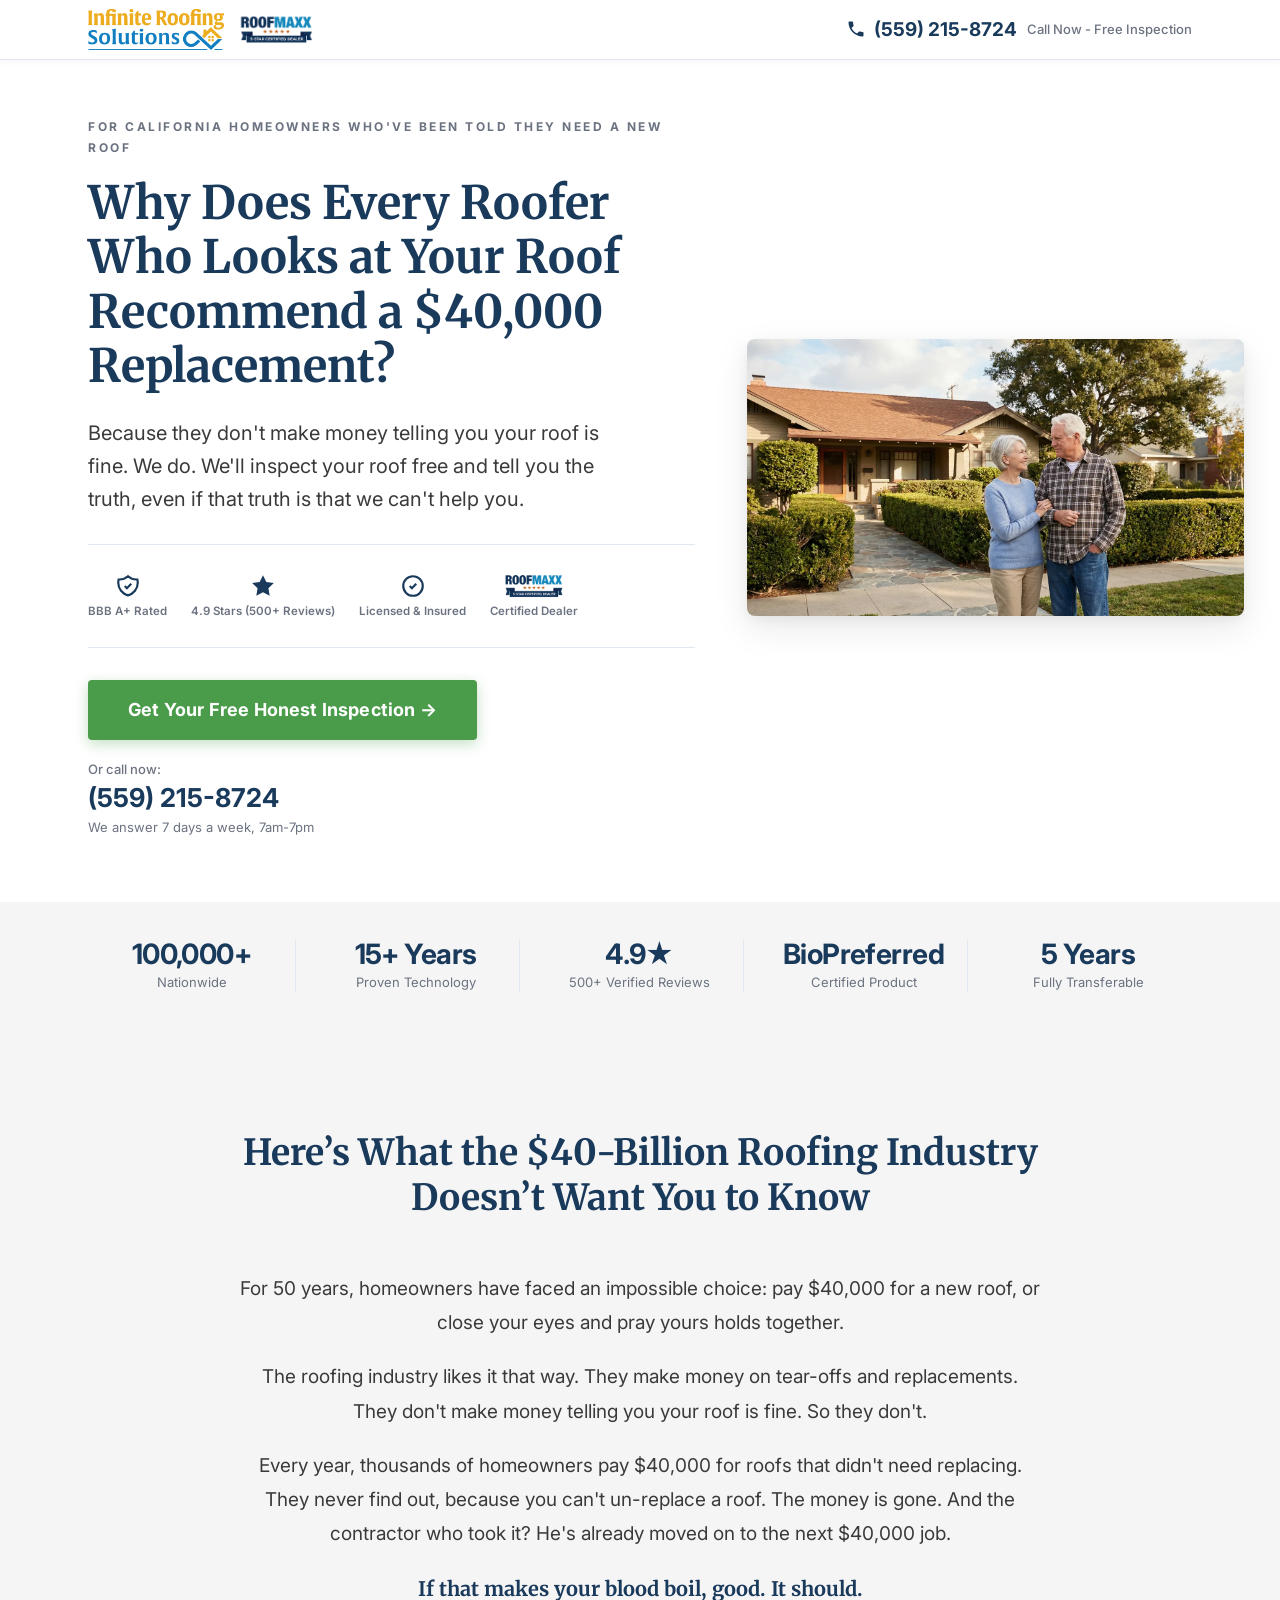
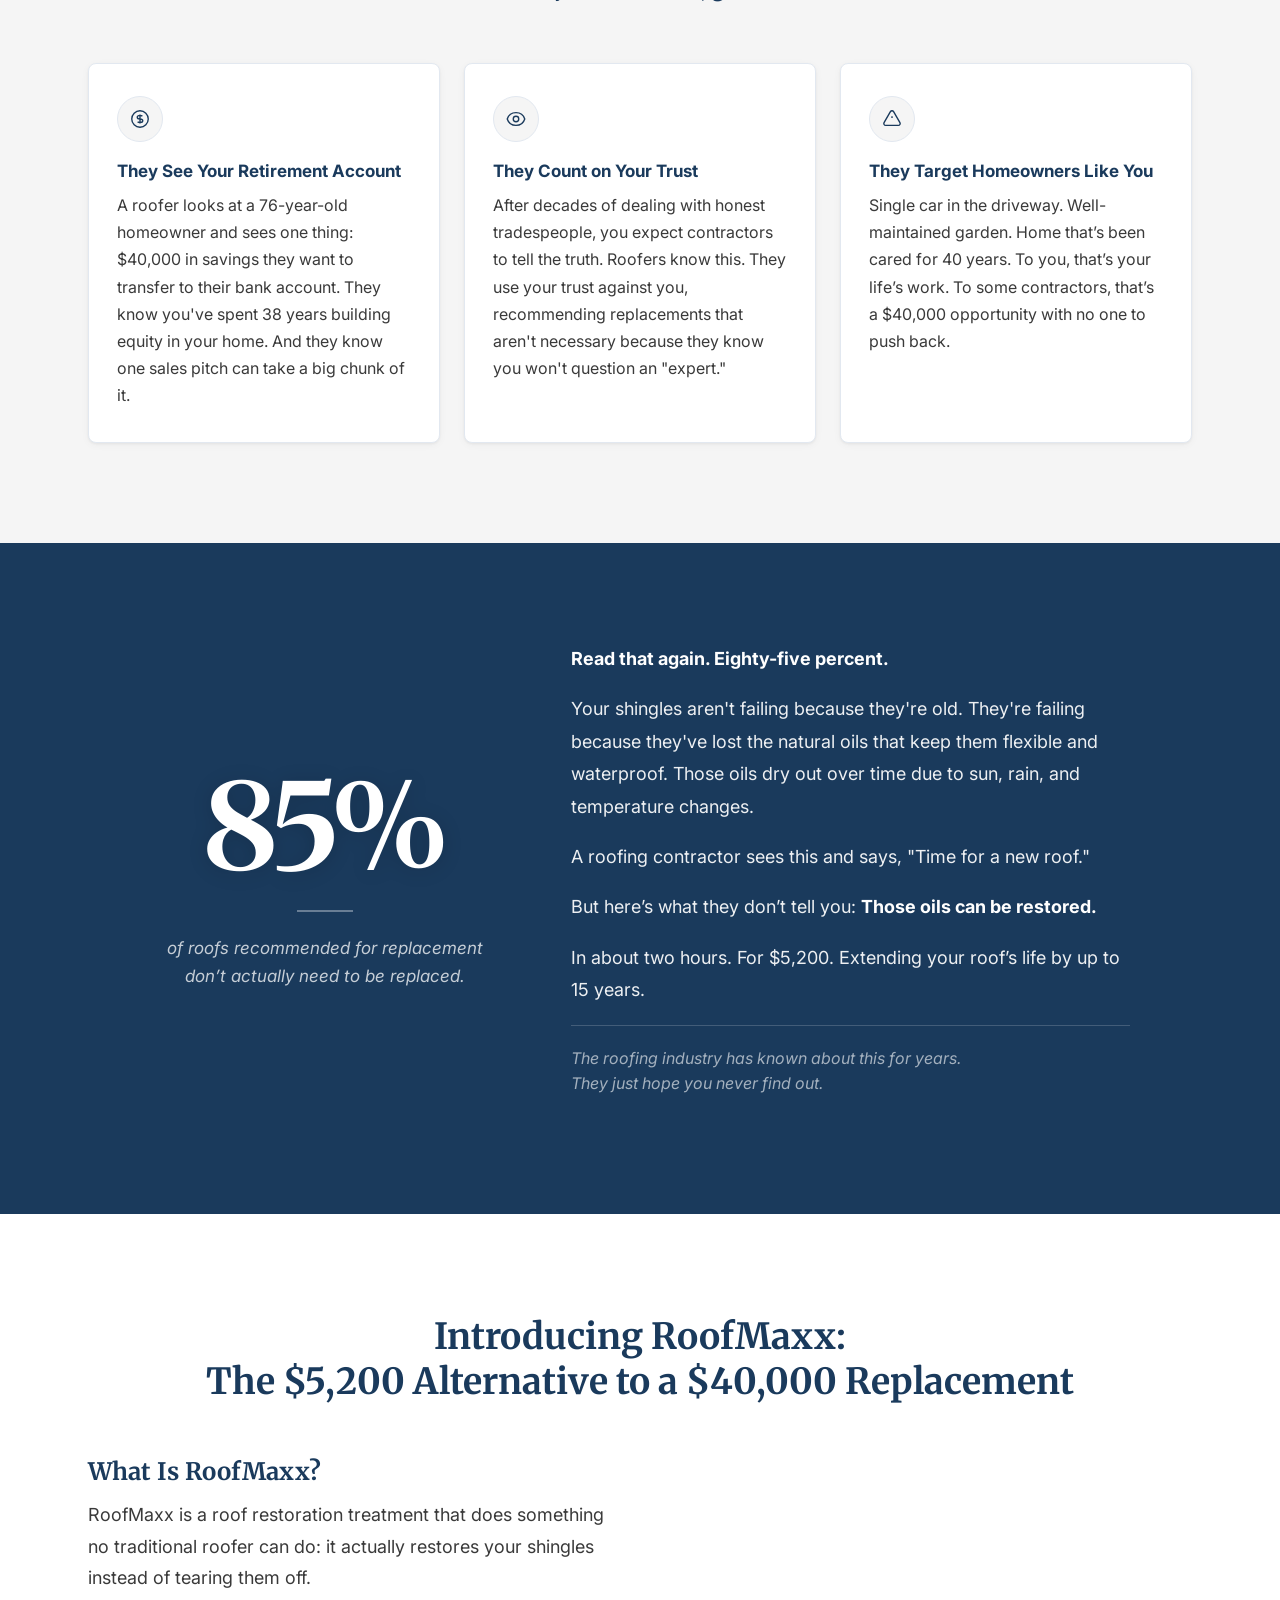
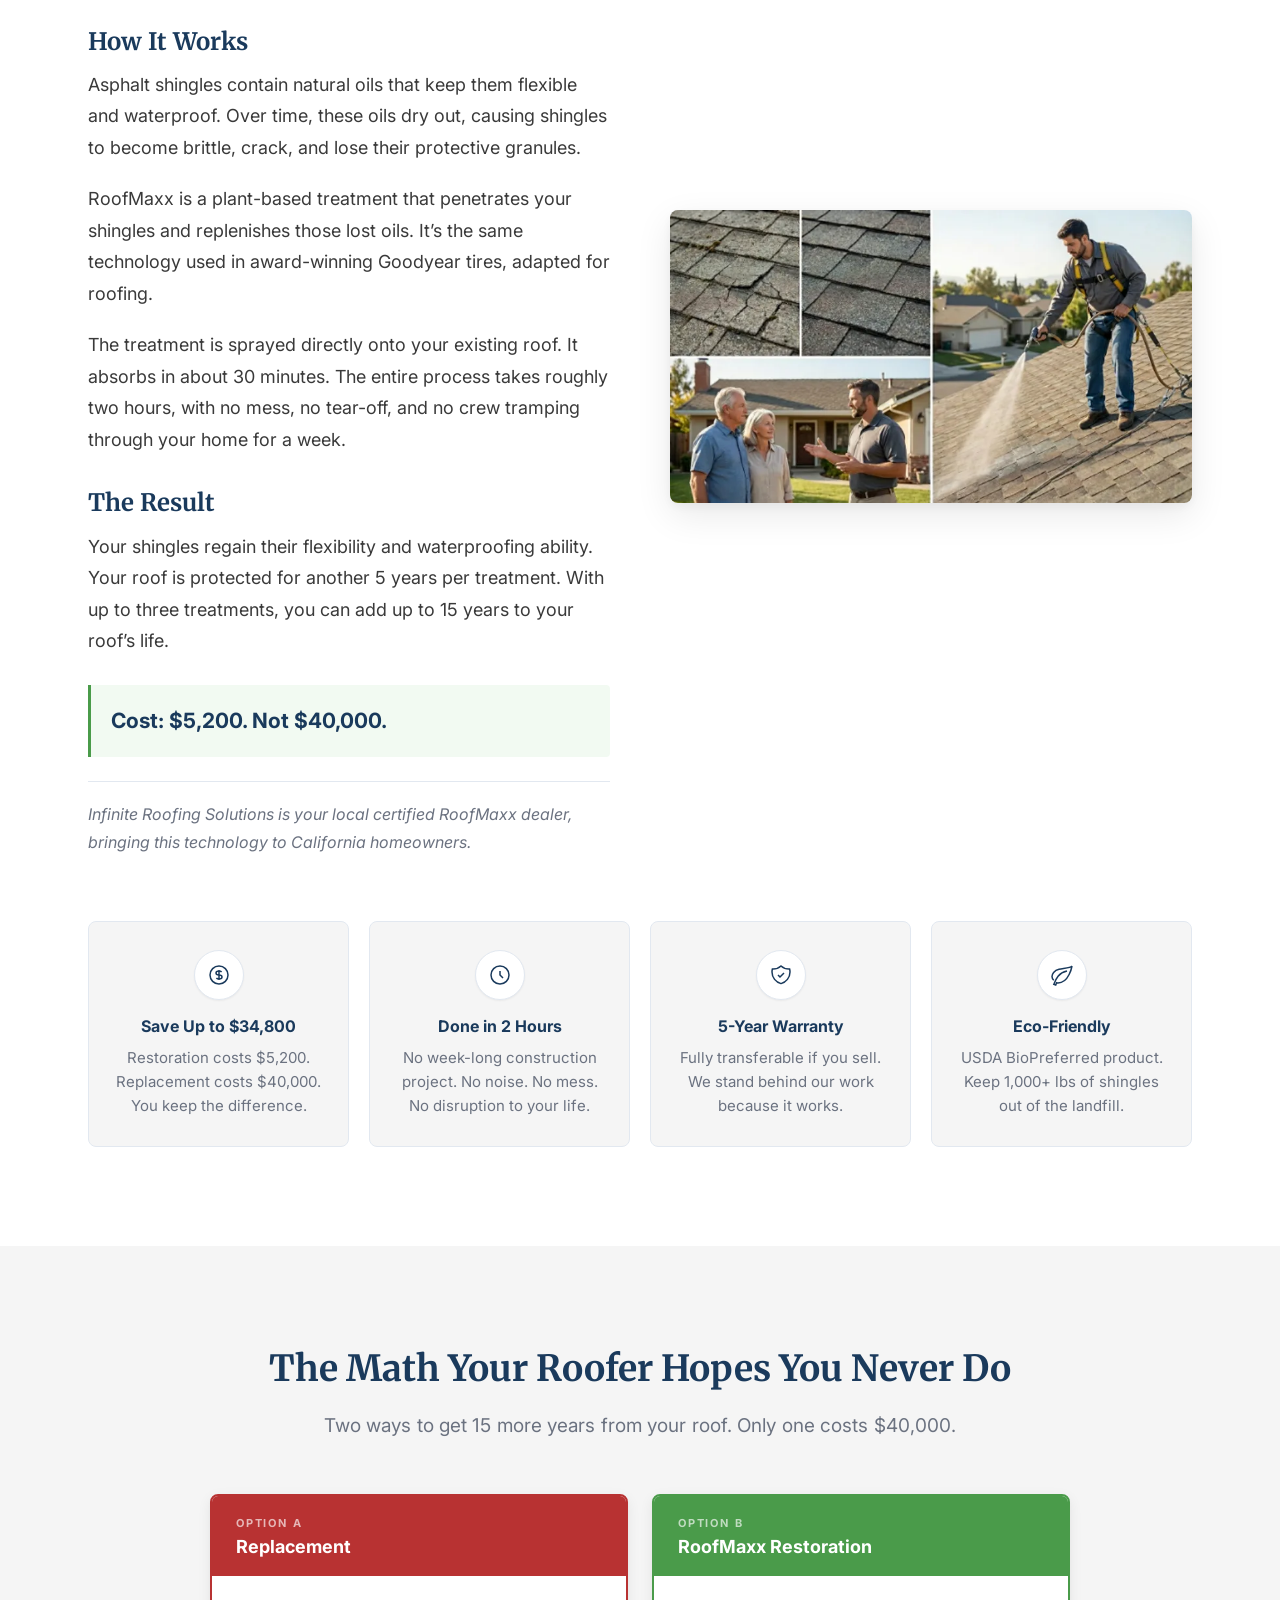
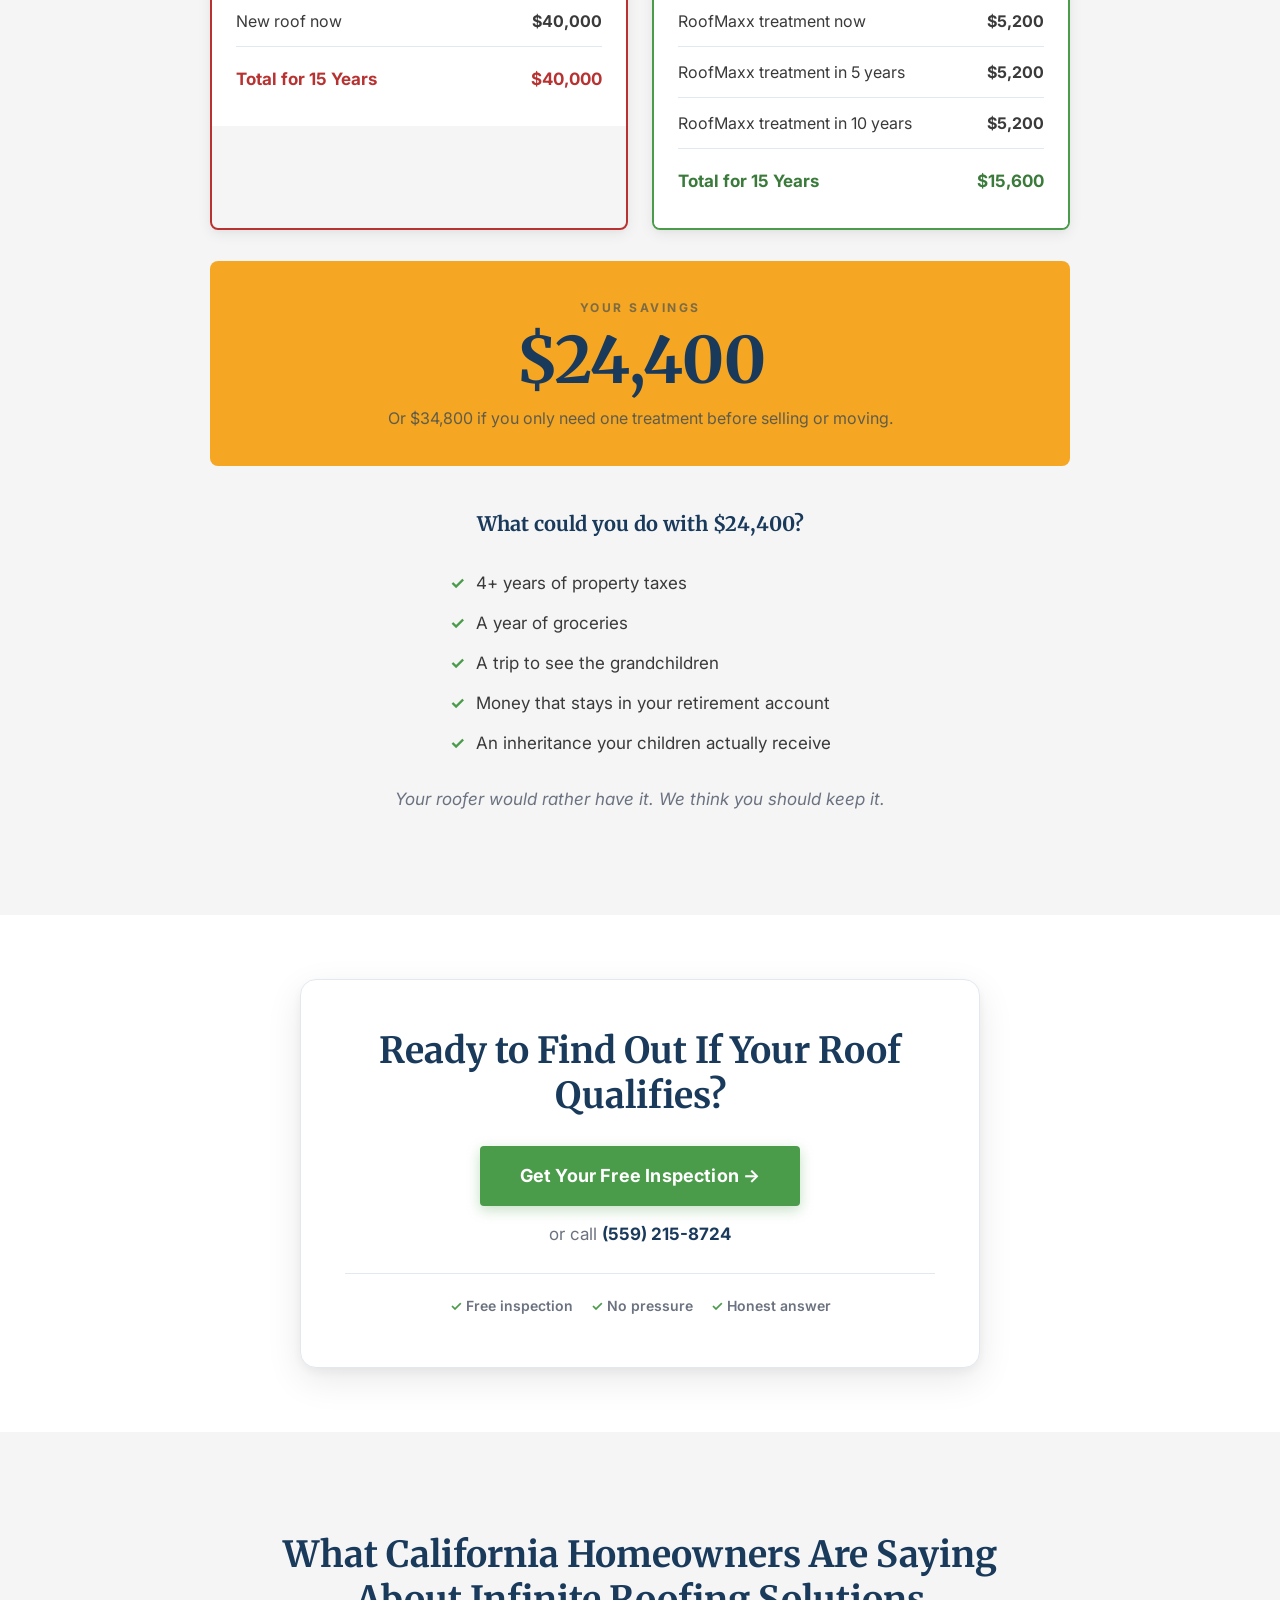
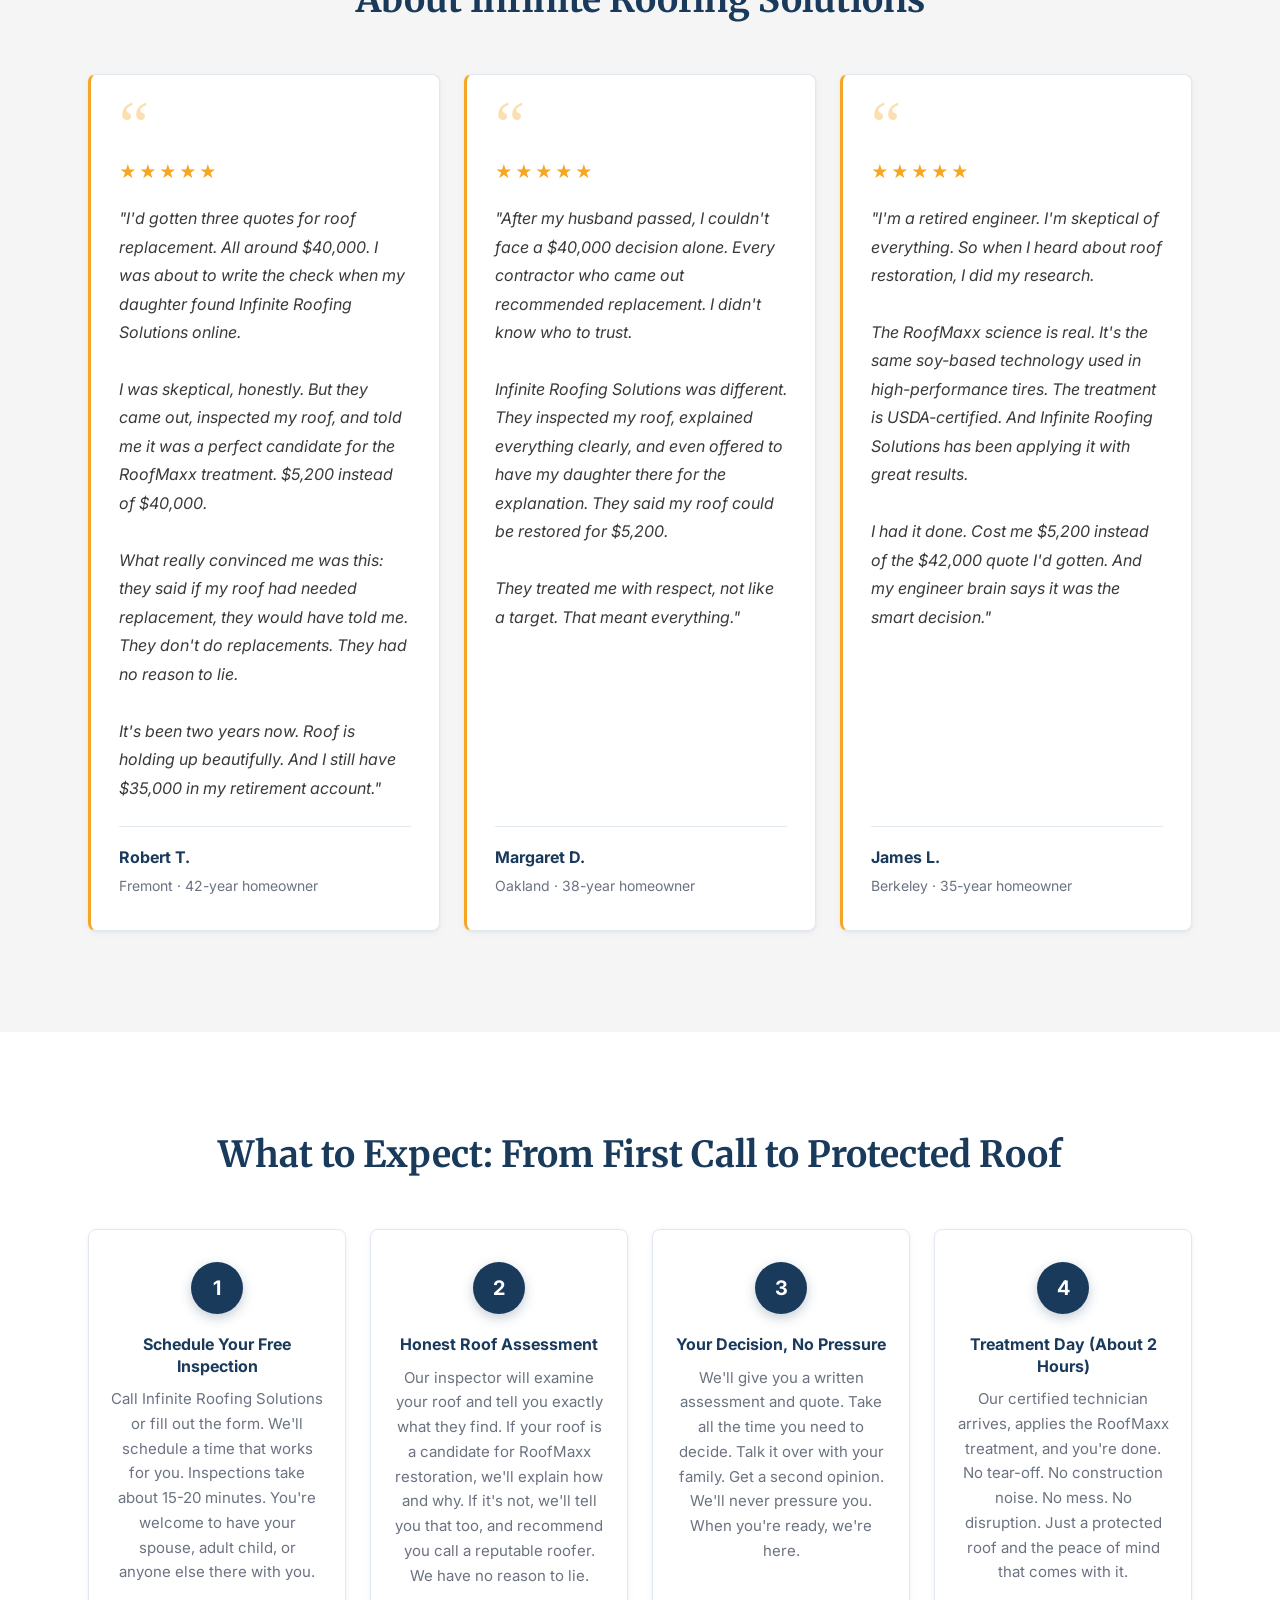
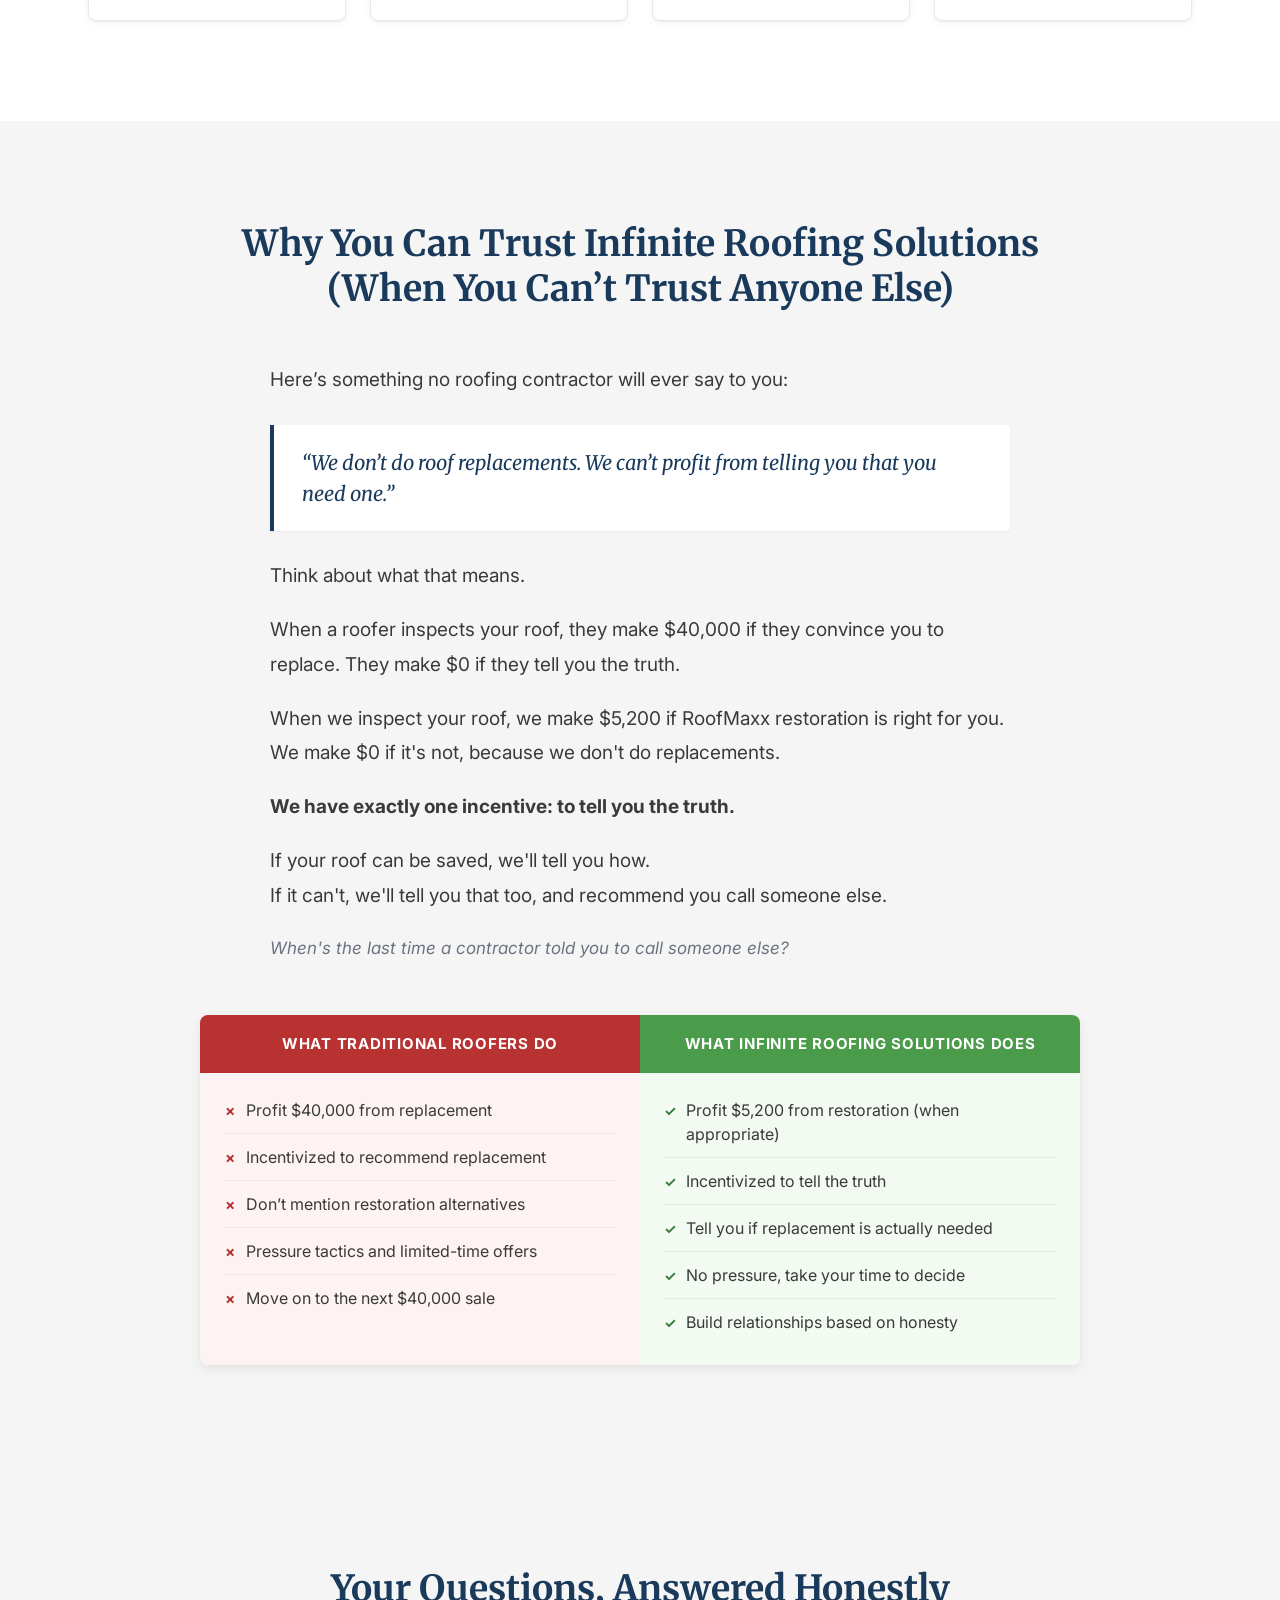
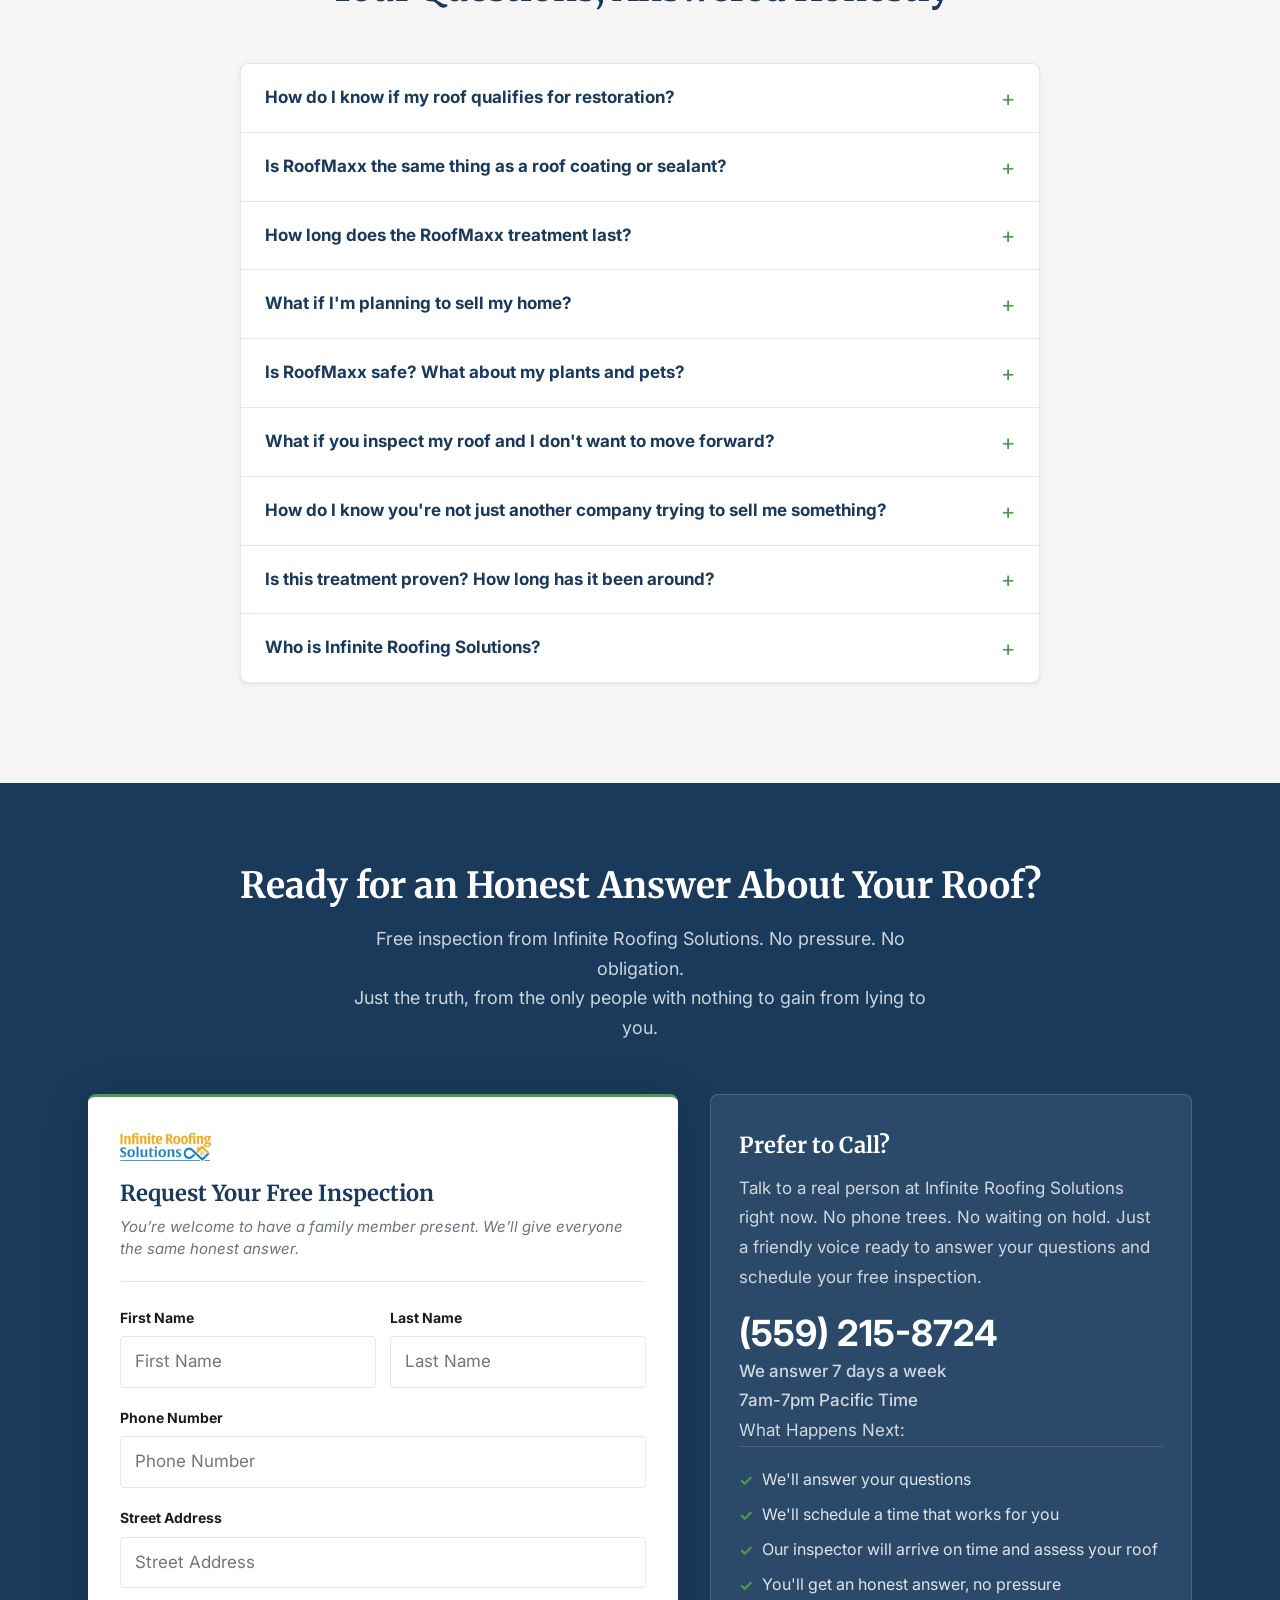
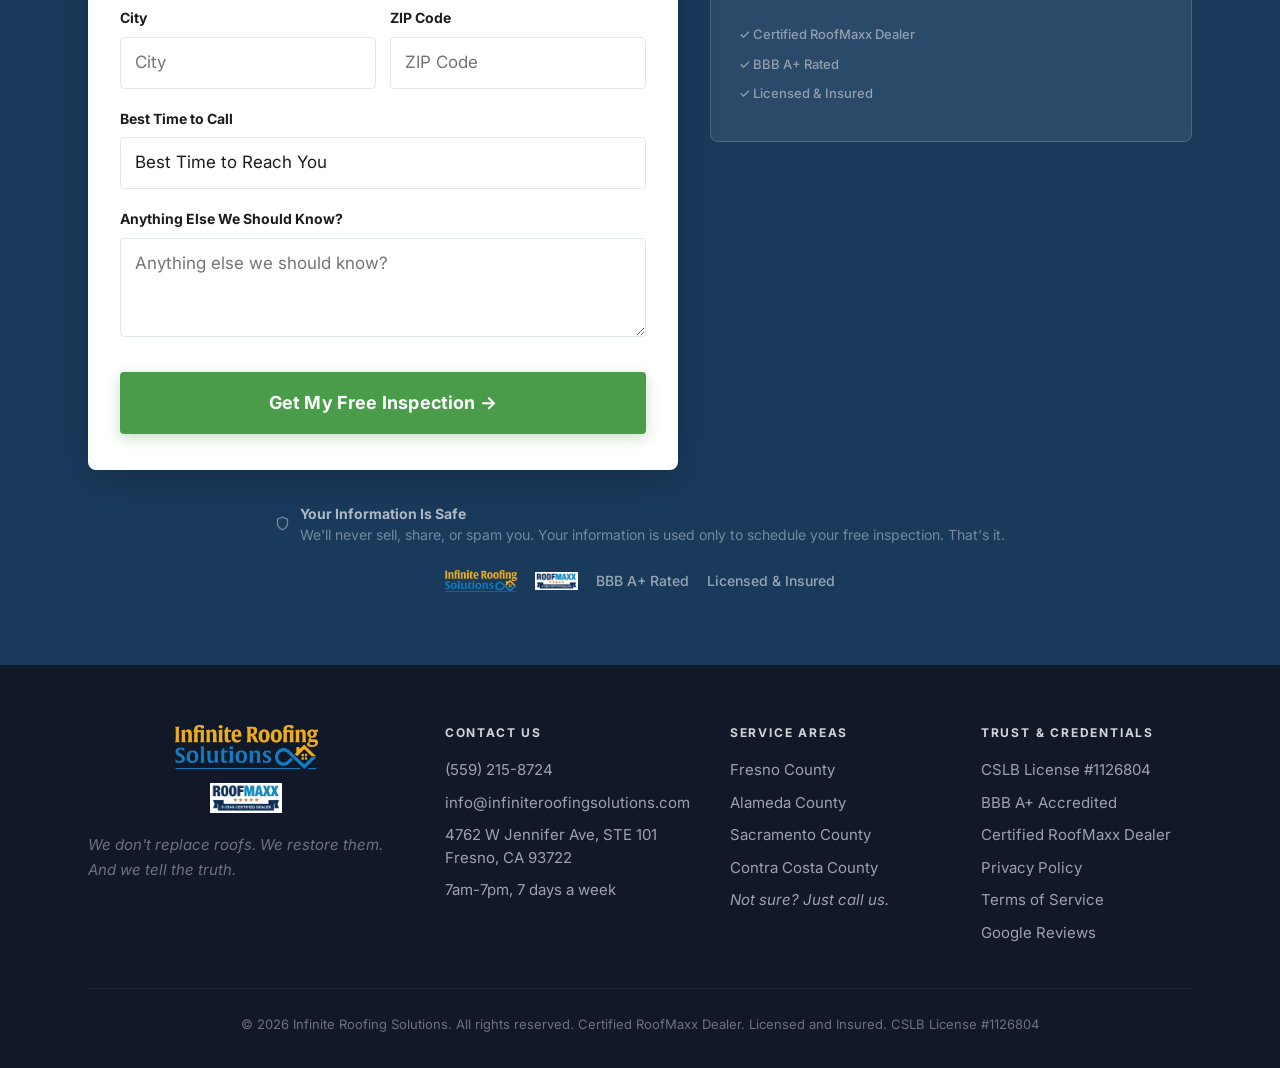
==== index.html @ 16c74a5b "Production site: homepage + 3 campaign landing pages - Homepage with Zapier webhook + (559) 215-8724" ====
<!DOCTYPE html>
<html lang="en">
<head>
  <meta charset="UTF-8">
  <!-- Google tag (gtag.js) -->
  <script async src="https://www.googletagmanager.com/gtag/js?id=G-X80HR36QTB"></script>
  <script>
    window.dataLayer = window.dataLayer || [];
    function gtag(){dataLayer.push(arguments);}
    gtag('js', new Date());
    gtag('config', 'G-X80HR36QTB');
  </script>
  <meta name="viewport" content="width=device-width, initial-scale=1.0">
  <title>Free Roof Assessment | Infinite Roofing Solutions</title>
  <meta name="description" content="Why pay $40,000 for a new roof? Find out if your roof qualifies for a $5,200 restoration. Authorized RoofMaxx Dealer serving Fresno, Alameda, Sacramento &amp; Contra Costa Counties.">
  <link rel="preconnect" href="https://fonts.googleapis.com">
  <link rel="preconnect" href="https://fonts.gstatic.com" crossorigin>
  <link href="https://fonts.googleapis.com/css2?family=Inter:wght@400;500;600;700&family=Merriweather:ital,wght@0,400;0,700;1,400&display=swap" rel="stylesheet">
  <link rel="stylesheet" href="/assets/css/style.css">
  <meta name="page-source" content="homepage">
  <link rel="canonical" href="https://infroofing.com/">
</head>
<body>

  <!-- ═══════════════════════════════════════
       MOBILE STICKY CTA BAR
       (Fixed bottom, visible only on mobile)
  ═══════════════════════════════════════ -->
  <div class="mobile-sticky" aria-label="Quick contact">
    <a href="tel:5592158724" class="mobile-call">
      <svg width="17" height="17" viewBox="0 0 24 24" fill="currentColor" aria-hidden="true"><path d="M6.62 10.79c1.44 2.83 3.76 5.14 6.59 6.59l2.2-2.2c.27-.27.67-.36 1.02-.24 1.12.37 2.33.57 3.57.57.55 0 1 .45 1 1V20c0 .55-.45 1-1 1-9.39 0-17-7.61-17-17 0-.55.45-1 1-1h3.5c.55 0 1 .45 1 1 0 1.25.2 2.45.57 3.57.11.35.03.74-.25 1.02l-2.2 2.2z"/></svg>
      Call Now
    </a>
    <a href="#inspection-form" class="mobile-form">Get Free Inspection</a>
  </div>

  <!-- ═══════════════════════════════════════
       HEADER — Sticky, No Navigation
  ═══════════════════════════════════════ -->
  <header class="site-header" role="banner">
    <div class="container header-inner">
      <div class="header-logos">
        <img src="/assets/images/INF%20Roofing%20Logo.png"
             alt="Infinite Roofing Solutions">
        <img src="/assets/images/Roofmaxx%205%20Star%20Certified%20Dealer.png"
             alt="Authorized RoofMaxx Dealer">
      </div>
      <a href="tel:5592158724" class="header-phone" aria-label="Call (559) 215-8724 for a free inspection">
        <svg width="20" height="20" viewBox="0 0 24 24" fill="currentColor" aria-hidden="true"><path d="M6.62 10.79c1.44 2.83 3.76 5.14 6.59 6.59l2.2-2.2c.27-.27.67-.36 1.02-.24 1.12.37 2.33.57 3.57.57.55 0 1 .45 1 1V20c0 .55-.45 1-1 1-9.39 0-17-7.61-17-17 0-.55.45-1 1-1h3.5c.55 0 1 .45 1 1 0 1.25.2 2.45.57 3.57.11.35.03.74-.25 1.02l-2.2 2.2z"/></svg>
        <span class="phone-num">(559) 215-8724</span>
        <span class="phone-label">Call Now - Free Inspection</span>
      </a>
    </div>
  </header>

  <!-- ═══════════════════════════════════════
       SECTION 1: HERO (Above the Fold)
  ═══════════════════════════════════════ -->
  <section class="hero" aria-label="Main message">
    <div class="container hero-container">

      <div class="hero-content">
        <span class="eyebrow">For California Homeowners Who've Been Told They Need a New Roof</span>

        <h1>Why Does Every Roofer Who Looks at Your Roof Recommend a $40,000 Replacement?</h1>

        <p class="hero-sub">Because they don't make money telling you your roof is fine. We do. We'll inspect your roof free and tell you the truth, even if that truth is that we can't help you.</p>

        <div class="trust-badges">
          <div class="trust-badge">
            <svg class="badge-icon" viewBox="0 0 24 24" fill="none" stroke="currentColor" stroke-width="2" aria-hidden="true"><path d="M9 12l2 2 4-4m5.618-4.016A11.955 11.955 0 0112 2.944a11.955 11.955 0 01-8.618 3.04A12.02 12.02 0 003 9c0 5.591 3.824 10.29 9 11.622 5.176-1.332 9-6.03 9-11.622 0-1.042-.133-2.052-.382-3.016z"/></svg>
            <span>BBB A+ Rated</span>
          </div>
          <div class="trust-badge">
            <svg class="badge-icon" viewBox="0 0 24 24" fill="currentColor" aria-hidden="true"><path d="M12 2l3.09 6.26L22 9.27l-5 4.87 1.18 6.88L12 17.77l-6.18 3.25L7 14.14 2 9.27l6.91-1.01L12 2z"/></svg>
            <span>4.9 Stars (500+ Reviews)</span>
          </div>
          <div class="trust-badge">
            <svg class="badge-icon" viewBox="0 0 24 24" fill="none" stroke="currentColor" stroke-width="2" aria-hidden="true"><path d="M9 12l2 2 4-4m6 2a9 9 0 11-18 0 9 9 0 0118 0z"/></svg>
            <span>Licensed &amp; Insured</span>
          </div>
          <div class="trust-badge">
            <img src="/assets/images/Roofmaxx%205%20Star%20Certified%20Dealer.png"
                 alt="RoofMaxx Certified Dealer"
                 class="badge-logo">
            <span>Certified Dealer</span>
          </div>
        </div>

        <div class="hero-actions">
          <a href="#inspection-form" class="btn btn-lg">Get Your Free Honest Inspection &rarr;</a>
          <div class="hero-phone-block">
            <span class="hero-or">Or call now:</span>
            <a href="tel:5592158724" class="hero-phone-num">(559) 215-8724</a>
            <span class="hero-hours">We answer 7 days a week, 7am-7pm</span>
          </div>
        </div>
      </div>

      <div class="hero-image-wrap">
        <picture>
          <source srcset="/assets/images/roofmaxx-clovis-hero-restoration.webp" type="image/webp">
          <img src="/assets/images/roofmaxx-clovis-hero-restoration.jpg"
               alt="California homeowners who saved thousands with roof restoration"
               class="hero-image"
               loading="eager"
               fetchpriority="high">
        </picture>
      </div>

    </div>
  </section>

  <!-- ═══════════════════════════════════════
       SECTION 2: CREDIBILITY BAR
  ═══════════════════════════════════════ -->
  <section class="cred-bar" aria-label="Credentials">
    <div class="container">
      <div class="cred-grid">
        <div class="cred-item reveal delay-1">
          <span class="cred-num">100,000+</span>
          <span class="cred-lbl">Nationwide</span>
        </div>
        <div class="cred-item reveal delay-1">
          <span class="cred-num">15+ Years</span>
          <span class="cred-lbl">Proven Technology</span>
        </div>
        <div class="cred-item reveal delay-2">
          <span class="cred-num">4.9&#9733;</span>
          <span class="cred-lbl">500+ Verified Reviews</span>
        </div>
        <div class="cred-item reveal delay-2">
          <span class="cred-num">BioPreferred</span>
          <span class="cred-lbl">Certified Product</span>
        </div>
        <div class="cred-item reveal delay-3">
          <span class="cred-num">5 Years</span>
          <span class="cred-lbl">Fully Transferable</span>
        </div>
      </div>
    </div>
  </section>

  <!-- ═══════════════════════════════════════
       SECTION 3: THE PROBLEM
  ═══════════════════════════════════════ -->
  <section class="section section-alt">
    <div class="container">
      <h2 class="section-heading text-center reveal">
        Here&rsquo;s What the $40-Billion Roofing Industry<br>Doesn&rsquo;t Want You to Know
      </h2>

      <div class="problem-intro reveal">
        <p>For 50 years, homeowners have faced an impossible choice: pay $40,000 for a new roof, or close your eyes and pray yours holds together.</p>
        <p>The roofing industry likes it that way. They make money on tear-offs and replacements. They don't make money telling you your roof is fine. So they don't.</p>
        <p>Every year, thousands of homeowners pay $40,000 for roofs that didn't need replacing. They never find out, because you can't un-replace a roof. The money is gone. And the contractor who took it? He's already moved on to the next $40,000 job.</p>
        <p class="problem-callout">If that makes your blood boil, good. It should.</p>
      </div>

      <div class="problem-cards">
        <div class="problem-card reveal delay-1">
          <div class="problem-card-icon" aria-hidden="true">
            <svg viewBox="0 0 24 24" fill="none" stroke="currentColor" stroke-width="1.5"><path d="M12 8c-1.657 0-3 .895-3 2s1.343 2 3 2 3 .895 3 2-1.343 2-3 2m0-8c1.11 0 2.08.402 2.599 1M12 8V7m0 1v8m0 0v1m0-1c-1.11 0-2.08-.402-2.599-1M21 12a9 9 0 11-18 0 9 9 0 0118 0z"/></svg>
          </div>
          <h3>They See Your Retirement Account</h3>
          <p>A roofer looks at a 76-year-old homeowner and sees one thing: $40,000 in savings they want to transfer to their bank account. They know you've spent 38 years building equity in your home. And they know one sales pitch can take a big chunk of it.</p>
        </div>
        <div class="problem-card reveal delay-2">
          <div class="problem-card-icon" aria-hidden="true">
            <svg viewBox="0 0 24 24" fill="none" stroke="currentColor" stroke-width="1.5"><path d="M15 12a3 3 0 11-6 0 3 3 0 016 0z"/><path d="M2.458 12C3.732 7.943 7.523 5 12 5c4.478 0 8.268 2.943 9.542 7-1.274 4.057-5.064 7-9.542 7-4.477 0-8.268-2.943-9.542-7z"/></svg>
          </div>
          <h3>They Count on Your Trust</h3>
          <p>After decades of dealing with honest tradespeople, you expect contractors to tell the truth. Roofers know this. They use your trust against you, recommending replacements that aren't necessary because they know you won't question an "expert."</p>
        </div>
        <div class="problem-card reveal delay-3">
          <div class="problem-card-icon" aria-hidden="true">
            <svg viewBox="0 0 24 24" fill="none" stroke="currentColor" stroke-width="1.5"><path d="M12 9v2m0 4h.01m-6.938 4h13.856c1.54 0 2.502-1.667 1.732-3L13.732 4c-.77-1.333-2.694-1.333-3.464 0L3.34 16c-.77 1.333.192 3 1.732 3z"/></svg>
          </div>
          <h3>They Target Homeowners Like You</h3>
          <p>Single car in the driveway. Well-maintained garden. Home that&rsquo;s been cared for 40 years. To you, that&rsquo;s your life&rsquo;s work. To some contractors, that&rsquo;s a $40,000 opportunity with no one to push back.</p>
        </div>
      </div>
    </div>
  </section>

  <!-- ═══════════════════════════════════════
       SECTION 4: THE 85% REVELATION
  ═══════════════════════════════════════ -->
  <section class="revelation">
    <div class="container">
      <div class="rev-layout">

        <div class="rev-stat reveal">
          <div class="rev-pct">85%</div>
          <div class="rev-rule"></div>
          <p class="rev-stat-copy">of roofs recommended for replacement don&rsquo;t actually need to be replaced.</p>
        </div>

        <div class="rev-body reveal delay-2">
          <p><strong>Read that again. Eighty-five percent.</strong></p>
          <p>Your shingles aren't failing because they're old. They're failing because they've lost the natural oils that keep them flexible and waterproof. Those oils dry out over time due to sun, rain, and temperature changes.</p>
          <p>A roofing contractor sees this and says, "Time for a new roof."</p>
          <p>But here&rsquo;s what they don&rsquo;t tell you: <strong>Those oils can be restored.</strong></p>
          <p>In about two hours. For $5,200. Extending your roof&rsquo;s life by up to 15 years.</p>
          <p class="rev-closer">The roofing industry has known about this for years.<br>They just hope you never find out.</p>
        </div>

      </div>
    </div>
  </section>

  <!-- ═══════════════════════════════════════
       SECTION 5: THE SOLUTION (RoofMaxx)
  ═══════════════════════════════════════ -->
  <section class="section">
    <div class="container">
      <h2 class="section-heading text-center reveal">
        Introducing RoofMaxx:<br>The $5,200 Alternative to a $40,000 Replacement
      </h2>

      <div class="sln-grid">
        <div class="sln-text reveal">
          <h3>What Is RoofMaxx?</h3>
          <p>RoofMaxx is a roof restoration treatment that does something no traditional roofer can do: it actually restores your shingles instead of tearing them off.</p>

          <h3>How It Works</h3>
          <p>Asphalt shingles contain natural oils that keep them flexible and waterproof. Over time, these oils dry out, causing shingles to become brittle, crack, and lose their protective granules.</p>
          <p>RoofMaxx is a plant-based treatment that penetrates your shingles and replenishes those lost oils. It&rsquo;s the same technology used in award-winning Goodyear tires, adapted for roofing.</p>
          <p>The treatment is sprayed directly onto your existing roof. It absorbs in about 30 minutes. The entire process takes roughly two hours, with no mess, no tear-off, and no crew tramping through your home for a week.</p>

          <h3>The Result</h3>
          <p>Your shingles regain their flexibility and waterproofing ability. Your roof is protected for another 5 years per treatment. With up to three treatments, you can add up to 15 years to your roof&rsquo;s life.</p>
          <p class="sln-price-line"><strong>Cost: $5,200. Not $40,000.</strong></p>
          <p class="sln-local">Infinite Roofing Solutions is your local certified RoofMaxx dealer, bringing this technology to California homeowners.</p>
        </div>
        <div class="sln-media reveal delay-2">
          <picture>
            <source srcset="/assets/images/roofmaxx-clovis-about-technician.webp" type="image/webp">
            <img src="/assets/images/roofmaxx-clovis-about-technician.jpg"
                 alt="RoofMaxx technician applying treatment"
                 loading="lazy">
          </picture>
        </div>
      </div>

      <div class="benefit-cards">
        <div class="benefit-card reveal delay-1">
          <div class="benefit-icon" aria-hidden="true">
            <svg viewBox="0 0 24 24" fill="none" stroke="currentColor" stroke-width="1.5"><path d="M12 8c-1.657 0-3 .895-3 2s1.343 2 3 2 3 .895 3 2-1.343 2-3 2m0-8c1.11 0 2.08.402 2.599 1M12 8V7m0 1v8m0 0v1m0-1c-1.11 0-2.08-.402-2.599-1M21 12a9 9 0 11-18 0 9 9 0 0118 0z"/></svg>
          </div>
          <h4>Save Up to $34,800</h4>
          <p>Restoration costs $5,200. Replacement costs $40,000. You keep the difference.</p>
        </div>
        <div class="benefit-card reveal delay-2">
          <div class="benefit-icon" aria-hidden="true">
            <svg viewBox="0 0 24 24" fill="none" stroke="currentColor" stroke-width="1.5"><path d="M12 8v4l3 3m6-3a9 9 0 11-18 0 9 9 0 0118 0z"/></svg>
          </div>
          <h4>Done in 2 Hours</h4>
          <p>No week-long construction project. No noise. No mess. No disruption to your life.</p>
        </div>
        <div class="benefit-card reveal delay-3">
          <div class="benefit-icon" aria-hidden="true">
            <svg viewBox="0 0 24 24" fill="none" stroke="currentColor" stroke-width="1.5"><path d="M9 12l2 2 4-4m5.618-4.016A11.955 11.955 0 0112 2.944a11.955 11.955 0 01-8.618 3.04A12.02 12.02 0 003 9c0 5.591 3.824 10.29 9 11.622 5.176-1.332 9-6.03 9-11.622 0-1.042-.133-2.052-.382-3.016z"/></svg>
          </div>
          <h4>5-Year Warranty</h4>
          <p>Fully transferable if you sell. We stand behind our work because it works.</p>
        </div>
        <div class="benefit-card reveal delay-1">
          <div class="benefit-icon" aria-hidden="true">
            <svg viewBox="0 0 24 24" fill="none" stroke="currentColor" stroke-width="1.5"><path d="M17 8C8 10 5.9 16.17 3.82 21.34l1.89.66.95-2.3c.48.17.98.3 1.34.3C19 20 22 3 22 3c-1 2-8 2.25-13 3.25S2 11.5 2 13.5s1.75 3.75 1.75 3.75"/></svg>
          </div>
          <h4>Eco-Friendly</h4>
          <p>USDA BioPreferred product. Keep 1,000+ lbs of shingles out of the landfill.</p>
        </div>
      </div>
    </div>
  </section>

  <!-- ═══════════════════════════════════════
       SECTION 6: THE MATH COMPARISON
  ═══════════════════════════════════════ -->
  <section class="section section-alt">
    <div class="container">
      <h2 class="section-heading text-center reveal">The Math Your Roofer Hopes You Never Do</h2>
      <p class="section-sub text-center reveal">Two ways to get 15 more years from your roof. Only one costs $40,000.</p>

      <div class="math-cols">
        <div class="math-col math-bad reveal delay-1">
          <div class="math-col-head math-head-bad">
            <span class="math-label">Option A</span>
            <span class="math-title">Replacement</span>
          </div>
          <div class="math-col-body">
            <div class="math-row">
              <span>New roof now</span>
              <span class="math-amt">$40,000</span>
            </div>
            <div class="math-row math-total math-total-bad">
              <span>Total for 15 Years</span>
              <span class="math-amt">$40,000</span>
            </div>
          </div>
        </div>

        <div class="math-col math-good reveal delay-2">
          <div class="math-col-head math-head-good">
            <span class="math-label">Option B</span>
            <span class="math-title">RoofMaxx Restoration</span>
          </div>
          <div class="math-col-body">
            <div class="math-row">
              <span>RoofMaxx treatment now</span>
              <span class="math-amt">$5,200</span>
            </div>
            <div class="math-row">
              <span>RoofMaxx treatment in 5 years</span>
              <span class="math-amt">$5,200</span>
            </div>
            <div class="math-row">
              <span>RoofMaxx treatment in 10 years</span>
              <span class="math-amt">$5,200</span>
            </div>
            <div class="math-row math-total math-total-good">
              <span>Total for 15 Years</span>
              <span class="math-amt">$15,600</span>
            </div>
          </div>
        </div>
      </div>

      <div class="math-savings reveal">
        <div class="math-savings-eyebrow">Your Savings</div>
        <div class="math-savings-num">$24,400</div>
        <div class="math-savings-note">Or $34,800 if you only need one treatment before selling or moving.</div>
      </div>

      <div class="math-meaning reveal">
        <p class="math-meaning-head">What could you do with $24,400?</p>
        <ul class="math-meaning-list">
          <li>4+ years of property taxes</li>
          <li>A year of groceries</li>
          <li>A trip to see the grandchildren</li>
          <li>Money that stays in your retirement account</li>
          <li>An inheritance your children actually receive</li>
        </ul>
        <p class="math-meaning-close">Your roofer would rather have it. We think you should keep it.</p>
      </div>
    </div>
  </section>

  <!-- ═══════════════════════════════════════
       MID-PAGE CTA
  ═══════════════════════════════════════ -->
  <section class="section mid-cta-section">
    <div class="container">
      <div class="mid-cta-box reveal">
        <h2>Ready to Find Out If Your Roof Qualifies?</h2>
        <div class="mid-cta-actions">
          <a href="#inspection-form" class="btn btn-lg">Get Your Free Inspection &rarr;</a>
          <span class="mid-or">or call <a href="tel:5592158724">(559) 215-8724</a></span>
        </div>
        <div class="mid-reassurance">
          <span>Free inspection</span>
          <span>No pressure</span>
          <span>Honest answer</span>
        </div>
      </div>
    </div>
  </section>

  <!-- ═══════════════════════════════════════
       SECTION 7: TESTIMONIALS
  ═══════════════════════════════════════ -->
  <section class="section section-alt testimonials">
    <div class="container">
      <h2 class="section-heading text-center reveal">
        What California Homeowners Are Saying<br>About Infinite Roofing Solutions
      </h2>

      <div class="test-grid">
        <div class="test-card reveal delay-1">
          <div class="test-qmark" aria-hidden="true">&ldquo;</div>
          <div class="test-stars" aria-label="5 stars">&#9733;&#9733;&#9733;&#9733;&#9733;</div>
          <p class="test-quote">"I'd gotten three quotes for roof replacement. All around $40,000. I was about to write the check when my daughter found Infinite Roofing Solutions online.<br><br>I was skeptical, honestly. But they came out, inspected my roof, and told me it was a perfect candidate for the RoofMaxx treatment. $5,200 instead of $40,000.<br><br>What really convinced me was this: they said if my roof had needed replacement, they would have told me. They don't do replacements. They had no reason to lie.<br><br>It's been two years now. Roof is holding up beautifully. And I still have $35,000 in my retirement account."</p>
          <div class="test-attribution">
            <span class="test-author">Robert T.</span>
            <span class="test-detail">Fremont &middot; 42-year homeowner</span>
          </div>
        </div>

        <div class="test-card reveal delay-2">
          <div class="test-qmark" aria-hidden="true">&ldquo;</div>
          <div class="test-stars" aria-label="5 stars">&#9733;&#9733;&#9733;&#9733;&#9733;</div>
          <p class="test-quote">"After my husband passed, I couldn't face a $40,000 decision alone. Every contractor who came out recommended replacement. I didn't know who to trust.<br><br>Infinite Roofing Solutions was different. They inspected my roof, explained everything clearly, and even offered to have my daughter there for the explanation. They said my roof could be restored for $5,200.<br><br>They treated me with respect, not like a target. That meant everything."</p>
          <div class="test-attribution">
            <span class="test-author">Margaret D.</span>
            <span class="test-detail">Oakland &middot; 38-year homeowner</span>
          </div>
        </div>

        <div class="test-card reveal delay-3">
          <div class="test-qmark" aria-hidden="true">&ldquo;</div>
          <div class="test-stars" aria-label="5 stars">&#9733;&#9733;&#9733;&#9733;&#9733;</div>
          <p class="test-quote">"I'm a retired engineer. I'm skeptical of everything. So when I heard about roof restoration, I did my research.<br><br>The RoofMaxx science is real. It's the same soy-based technology used in high-performance tires. The treatment is USDA-certified. And Infinite Roofing Solutions has been applying it with great results.<br><br>I had it done. Cost me $5,200 instead of the $42,000 quote I'd gotten. And my engineer brain says it was the smart decision."</p>
          <div class="test-attribution">
            <span class="test-author">James L.</span>
            <span class="test-detail">Berkeley &middot; 35-year homeowner</span>
          </div>
        </div>
      </div>
    </div>
  </section>

  <!-- ═══════════════════════════════════════
       SECTION 8: HOW IT WORKS
  ═══════════════════════════════════════ -->
  <section class="section">
    <div class="container">
      <h2 class="section-heading text-center reveal">What to Expect: From First Call to Protected Roof</h2>

      <div class="process-grid">
        <div class="process-step reveal delay-1">
          <div class="step-num" aria-hidden="true">1</div>
          <h4>Schedule Your Free Inspection</h4>
          <p>Call Infinite Roofing Solutions or fill out the form. We'll schedule a time that works for you. Inspections take about 15-20 minutes. You're welcome to have your spouse, adult child, or anyone else there with you.</p>
        </div>
        <div class="process-step reveal delay-2">
          <div class="step-num" aria-hidden="true">2</div>
          <h4>Honest Roof Assessment</h4>
          <p>Our inspector will examine your roof and tell you exactly what they find. If your roof is a candidate for RoofMaxx restoration, we'll explain how and why. If it's not, we'll tell you that too, and recommend you call a reputable roofer. We have no reason to lie.</p>
        </div>
        <div class="process-step reveal delay-3">
          <div class="step-num" aria-hidden="true">3</div>
          <h4>Your Decision, No Pressure</h4>
          <p>We'll give you a written assessment and quote. Take all the time you need to decide. Talk it over with your family. Get a second opinion. We'll never pressure you. When you're ready, we're here.</p>
        </div>
        <div class="process-step reveal delay-1">
          <div class="step-num" aria-hidden="true">4</div>
          <h4>Treatment Day (About 2 Hours)</h4>
          <p>Our certified technician arrives, applies the RoofMaxx treatment, and you're done. No tear-off. No construction noise. No mess. No disruption. Just a protected roof and the peace of mind that comes with it.</p>
        </div>
      </div>
    </div>
  </section>

  <!-- ═══════════════════════════════════════
       SECTION 9: WHY TRUST US
  ═══════════════════════════════════════ -->
  <section class="section section-alt">
    <div class="container">
      <h2 class="section-heading text-center reveal">
        Why You Can Trust Infinite Roofing Solutions<br>(When You Can&rsquo;t Trust Anyone Else)
      </h2>

      <div class="trust-msg reveal">
        <p>Here&rsquo;s something no roofing contractor will ever say to you:</p>
        <blockquote class="trust-blockquote">
          &ldquo;We don&rsquo;t do roof replacements. We can&rsquo;t profit from telling you that you need one.&rdquo;
        </blockquote>
        <p>Think about what that means.</p>
        <p>When a roofer inspects your roof, they make $40,000 if they convince you to replace. They make $0 if they tell you the truth.</p>
        <p>When we inspect your roof, we make $5,200 if RoofMaxx restoration is right for you. We make $0 if it's not, because we don't do replacements.</p>
        <p><strong>We have exactly one incentive: to tell you the truth.</strong></p>
        <p>If your roof can be saved, we'll tell you how.<br>If it can't, we'll tell you that too, and recommend you call someone else.</p>
        <p class="trust-closer">When's the last time a contractor told you to call someone else?</p>
      </div>

      <div class="trust-compare reveal">
        <div class="tc-col tc-bad">
          <div class="tc-head tc-head-bad">What Traditional Roofers Do</div>
          <ul>
            <li><span class="tc-mark tc-x" aria-hidden="true">&#10007;</span> Profit $40,000 from replacement</li>
            <li><span class="tc-mark tc-x" aria-hidden="true">&#10007;</span> Incentivized to recommend replacement</li>
            <li><span class="tc-mark tc-x" aria-hidden="true">&#10007;</span> Don&rsquo;t mention restoration alternatives</li>
            <li><span class="tc-mark tc-x" aria-hidden="true">&#10007;</span> Pressure tactics and limited-time offers</li>
            <li><span class="tc-mark tc-x" aria-hidden="true">&#10007;</span> Move on to the next $40,000 sale</li>
          </ul>
        </div>
        <div class="tc-col tc-good">
          <div class="tc-head tc-head-good">What Infinite Roofing Solutions Does</div>
          <ul>
            <li><span class="tc-mark tc-check" aria-hidden="true">&#10003;</span> Profit $5,200 from restoration (when appropriate)</li>
            <li><span class="tc-mark tc-check" aria-hidden="true">&#10003;</span> Incentivized to tell the truth</li>
            <li><span class="tc-mark tc-check" aria-hidden="true">&#10003;</span> Tell you if replacement is actually needed</li>
            <li><span class="tc-mark tc-check" aria-hidden="true">&#10003;</span> No pressure, take your time to decide</li>
            <li><span class="tc-mark tc-check" aria-hidden="true">&#10003;</span> Build relationships based on honesty</li>
          </ul>
        </div>
      </div>
    </div>
  </section>

  <!-- ═══════════════════════════════════════
       SECTION 10: FAQ
  ═══════════════════════════════════════ -->
  <section class="section faq-section">
    <div class="container">
      <h2 class="section-heading text-center reveal">Your Questions, Answered Honestly</h2>

      <div class="faq-list reveal">

        <div class="faq-item">
          <button class="faq-q" aria-expanded="false">How do I know if my roof qualifies for restoration?</button>
          <div class="faq-a" role="region">
            <p>That's exactly what our free inspection determines. Generally, roofs that are 5-30 years old with less than 30% granule loss are good candidates. If your roof has widespread structural damage, missing shingles, or active leaks from storm damage, you may need replacement. We'll tell you honestly which category you're in.</p>
          </div>
        </div>

        <div class="faq-item">
          <button class="faq-q" aria-expanded="false">Is RoofMaxx the same thing as a roof coating or sealant?</button>
          <div class="faq-a" role="region">
            <p>No. Coatings and sealants sit on top of your shingles like paint. RoofMaxx penetrates INTO your shingles, restoring the oils from the inside out. It doesn't change your roof's appearance, won't crack or peel, and actually makes your shingles flexible again.</p>
          </div>
        </div>

        <div class="faq-item">
          <button class="faq-q" aria-expanded="false">How long does the RoofMaxx treatment last?</button>
          <div class="faq-a" role="region">
            <p>Each treatment extends your roof's life by up to 5 years. With up to three treatments (applied every 5 years), you can add up to 15 years to your roof's total lifespan.</p>
          </div>
        </div>

        <div class="faq-item">
          <button class="faq-q" aria-expanded="false">What if I'm planning to sell my home?</button>
          <div class="faq-a" role="region">
            <p>The 5-year warranty is fully transferable to the new owner. This can actually be a selling point, giving buyers confidence in the roof's condition and potentially adding value to your home.</p>
          </div>
        </div>

        <div class="faq-item">
          <button class="faq-q" aria-expanded="false">Is RoofMaxx safe? What about my plants and pets?</button>
          <div class="faq-a" role="region">
            <p>Yes. RoofMaxx is a USDA BioPreferred product made from plant-based materials. It's non-toxic, non-flammable, and safe for people, pets, plants, and the environment. It can be rinsed off any surface it contacts.</p>
          </div>
        </div>

        <div class="faq-item">
          <button class="faq-q" aria-expanded="false">What if you inspect my roof and I don't want to move forward?</button>
          <div class="faq-a" role="region">
            <p>That's completely fine. The inspection is free with no obligation. We'll give you our honest assessment, answer your questions, and leave you with the information you need to make your own decision. No pressure, ever.</p>
          </div>
        </div>

        <div class="faq-item">
          <button class="faq-q" aria-expanded="false">How do I know you're not just another company trying to sell me something?</button>
          <div class="faq-a" role="region">
            <p>Because we can't sell you the expensive thing. Infinite Roofing Solutions doesn't do roof replacements. If your roof needs replacing, we literally cannot help you, and we'll tell you to call someone else. Our only option is the $5,200 RoofMaxx restoration. We have no financial incentive to recommend anything other than what's actually right for your roof.</p>
          </div>
        </div>

        <div class="faq-item">
          <button class="faq-q" aria-expanded="false">Is this treatment proven? How long has it been around?</button>
          <div class="faq-a" role="region">
            <p>The science behind RoofMaxx has been proven for over 15 years. The treatment uses soy methyl ester emulsion (SMEE) technology, the same chemistry used in high-performance Goodyear tires. Over 100,000 roofs have been treated nationwide. Independent lab tests confirm improvements in flexibility, water resistance, and even fire resistance.</p>
          </div>
        </div>

        <div class="faq-item">
          <button class="faq-q" aria-expanded="false">Who is Infinite Roofing Solutions?</button>
          <div class="faq-a" role="region">
            <p>Infinite Roofing Solutions is your local certified RoofMaxx dealer serving the Bay Area, Sacramento, and Central Valley regions of California. We're licensed, insured, and A+ rated with the BBB. We live in the communities we serve, and our reputation depends on treating our neighbors honestly.</p>
          </div>
        </div>

      </div>
    </div>
  </section>

  <!-- ═══════════════════════════════════════
       SECTION 11: FINAL CTA + FORM
  ═══════════════════════════════════════ -->
  <section class="final-cta" id="inspection-form">
    <div class="container">

      <div class="final-cta-header text-center reveal">
        <h2>Ready for an Honest Answer About Your Roof?</h2>
        <p class="final-sub">
          Free inspection from Infinite Roofing Solutions. No pressure. No obligation.<br>
          Just the truth, from the only people with nothing to gain from lying to you.
        </p>
      </div>

      <div class="form-cols">

        <div class="form-wrap reveal delay-1">
          <img src="/assets/images/INF%20Roofing%20Logo.png"
               alt="Infinite Roofing Solutions"
               class="form-logo"
               loading="lazy">
          <h3>Request Your Free Inspection</h3>
          <p class="form-note">You&rsquo;re welcome to have a family member present. We&rsquo;ll give everyone the same honest answer.</p>
          <form action="javascript:void(0)" method="POST" novalidate>
            <input type="hidden" name="source" value="homepage">
            <input type="hidden" name="page_url" value="/">
            <div class="grid-2">
              <div class="form-group">
                <label for="fname">First Name</label>
                <input type="text" id="fname" name="fname" required placeholder="First Name" autocomplete="given-name">
              </div>
              <div class="form-group">
                <label for="lname">Last Name</label>
                <input type="text" id="lname" name="lname" required placeholder="Last Name" autocomplete="family-name">
              </div>
            </div>
            <div class="form-group">
              <label for="phone">Phone Number</label>
              <input type="tel" id="phone" name="phone" required placeholder="Phone Number" autocomplete="tel">
            </div>
            <div class="form-group">
              <label for="address">Street Address</label>
              <input type="text" id="address" name="address" required placeholder="Street Address" autocomplete="street-address">
            </div>
            <div class="grid-2">
              <div class="form-group">
                <label for="city">City</label>
                <input type="text" id="city" name="city" required placeholder="City" autocomplete="address-level2">
              </div>
              <div class="form-group">
                <label for="zip">ZIP Code</label>
                <input type="text" id="zip" name="zip" required placeholder="ZIP Code" autocomplete="postal-code">
              </div>
            </div>
            <div class="form-group">
              <label for="calltime">Best Time to Call</label>
              <select id="calltime" name="calltime">
                <option value="">Best Time to Reach You</option>
                <option value="morning">Morning</option>
                <option value="afternoon">Afternoon</option>
                <option value="evening">Evening</option>
              </select>
            </div>
            <div class="form-group">
              <label for="comments">Anything Else We Should Know?</label>
              <textarea id="comments" name="comments" rows="3" placeholder="Anything else we should know?"></textarea>
            </div>
            <button type="submit" class="btn form-submit-btn">Get My Free Inspection &rarr;</button>
          </form>
        </div>

        <div class="phone-wrap reveal delay-2">
          <h3>Prefer to Call?</h3>
          <p>Talk to a real person at Infinite Roofing Solutions right now. No phone trees. No waiting on hold. Just a friendly voice ready to answer your questions and schedule your free inspection.</p>
          <a href="tel:5592158724" class="big-phone">(559) 215-8724</a>
          <p class="phone-hours">We answer 7 days a week<br>7am-7pm Pacific Time</p>
          <p class="phone-next-label">What Happens Next:</p>
          <ul class="phone-list">
            <li>We'll answer your questions</li>
            <li>We'll schedule a time that works for you</li>
            <li>Our inspector will arrive on time and assess your roof</li>
            <li>You'll get an honest answer, no pressure</li>
          </ul>
          <div class="phone-trust-badges">
            <span>&#10003; Certified RoofMaxx Dealer</span>
            <span>&#10003; BBB A+ Rated</span>
            <span>&#10003; Licensed &amp; Insured</span>
          </div>
        </div>

      </div>

      <div class="form-safe-row">
        <svg width="15" height="15" viewBox="0 0 24 24" fill="none" stroke="currentColor" stroke-width="2" aria-hidden="true"><path d="M12 22s8-4 8-10V5l-8-3-8 3v7c0 6 8 10 8 10z"/></svg>
        <p><strong>Your Information Is Safe</strong><br>We'll never sell, share, or spam you. Your information is used only to schedule your free inspection. That's it.</p>
      </div>

      <div class="form-trust-row" aria-label="Trust badges">
        <img src="/assets/images/INF%20Roofing%20Logo.png"
             alt="Infinite Roofing Solutions"
             class="form-trust-logo"
             loading="lazy">
        <img src="/assets/images/Roofmaxx%205%20Star%20Certified%20Dealer.png"
             alt="Certified RoofMaxx Dealer"
             class="form-trust-badge"
             loading="lazy">
        <span>BBB A+ Rated</span>
        <span>Licensed &amp; Insured</span>
      </div>

    </div>
  </section>

  <!-- ═══════════════════════════════════════
       FOOTER
  ═══════════════════════════════════════ -->
  <footer class="site-footer" role="contentinfo">
    <div class="container">
      <div class="foot-grid">

        <div class="foot-col foot-brand">
          <div class="foot-logos">
            <img src="/assets/images/INF%20Roofing%20Logo.png"
                 alt="Infinite Roofing Solutions"
                 class="foot-logo-main"
                 loading="lazy">
            <img src="/assets/images/Roofmaxx%205%20Star%20Certified%20Dealer.png"
                 alt="Certified RoofMaxx Dealer"
                 class="foot-logo-badge"
                 loading="lazy">
          </div>
          <p class="foot-tagline">We don't replace roofs. We restore them. And we tell the truth.</p>
        </div>

        <div class="foot-col">
          <h4>Contact Us</h4>
          <ul>
            <li><a href="tel:5592158724">(559) 215-8724</a></li>
            <li><a href="mailto:info@infiniteroofingsolutions.com">info@infiniteroofingsolutions.com</a></li>
            <li>4762 W Jennifer Ave, STE 101<br>Fresno, CA 93722</li>
            <li>7am-7pm, 7 days a week</li>
          </ul>
        </div>

        <div class="foot-col">
          <h4>Service Areas</h4>
          <ul>
            <li>Fresno County</li>
            <li>Alameda County</li>
            <li>Sacramento County</li>
            <li>Contra Costa County</li>
            <li><em>Not sure? Just call us.</em></li>
          </ul>
        </div>

        <div class="foot-col">
          <h4>Trust &amp; Credentials</h4>
          <ul>
            <li>CSLB License #1126804</li>
            <li>BBB A+ Accredited</li>
            <li>Certified RoofMaxx Dealer</li>
            <li><a href="#">Privacy Policy</a></li>
            <li><a href="#">Terms of Service</a></li>
            <li><a href="#">Google Reviews</a></li>
          </ul>
        </div>

      </div>
      <div class="foot-bottom">
        <p>&copy; 2026 Infinite Roofing Solutions. All rights reserved. Certified RoofMaxx Dealer. Licensed and Insured. CSLB License #1126804</p>
      </div>
    </div>
  </footer>

  <!-- ═══════════════════════════════════════
       SCRIPTS
  ═══════════════════════════════════════ -->
  <script>
    // ── FAQ Accordion ──────────────────────────────
    document.querySelectorAll('.faq-q').forEach(btn => {
      btn.addEventListener('click', () => {
        const item = btn.closest('.faq-item');
        const isOpen = item.classList.contains('active');

        // Close all others
        document.querySelectorAll('.faq-item.active').forEach(open => {
          open.classList.remove('active');
          open.querySelector('.faq-q').setAttribute('aria-expanded', 'false');
        });

        // Toggle clicked
        if (!isOpen) {
          item.classList.add('active');
          btn.setAttribute('aria-expanded', 'true');
        }
      });
    });

    // ── Smooth Scroll with Header Offset ───────────
    document.querySelectorAll('a[href^="#"]').forEach(anchor => {
      anchor.addEventListener('click', function (e) {
        const target = document.querySelector(this.getAttribute('href'));
        if (!target) return;
        e.preventDefault();
        const offset = document.querySelector('.site-header').offsetHeight + 20;
        const top = target.getBoundingClientRect().top + window.pageYOffset - offset;
        window.scrollTo({ top, behavior: 'smooth' });
      });
    });

    // ── Scroll Reveal ──────────────────────────────
    const revealObs = new IntersectionObserver((entries) => {
      entries.forEach(entry => {
        if (entry.isIntersecting) {
          entry.target.classList.add('is-visible');
          revealObs.unobserve(entry.target);
        }
      });
    }, {
      threshold: 0.08,
      rootMargin: '0px 0px -32px 0px'
    });

    document.querySelectorAll('.reveal').forEach(el => revealObs.observe(el));
  </script>


  <!-- ═══════════════════════════════════════
       PAGE CONFIG + FORM HANDLER
       Source: homepage
       Phone:  (559) 215-8724
       Webhook: Paste this page's Make/Zapier URL below
  ═══════════════════════════════════════ -->
  <script>
    window.PAGE_CONFIG = {
      source:       'homepage',
      phoneRaw:     '5592158724',
      phoneDisplay: '(559) 215-8724',
      webhookUrl:   'https://hooks.zapier.com/hooks/catch/12412478/u7ya0f6/'
    };
  </script>
  <script src="/assets/js/site.js"></script>
</body>
</html>
---- assets/css/style.css ----
/* ════════════════════════════════════════════════
   RoofMaxx / Infinite Roofing Solutions
   Upgraded Landing Page — Premium Direct Response
   Fidelity-preserving upgrade pass
   Avatar: California homeowners 70+, dignity-sensitive,
   skeptical of contractors, fear being taken advantage of
   ════════════════════════════════════════════════ */

/* ── Reset ──────────────────────────────────── */
*, *::before, *::after { box-sizing: border-box; margin: 0; padding: 0; }

/* ── Design Tokens ──────────────────────────── */
:root {
  /* Brand Colors */
  --navy:         #1A3A5C;
  --navy-dark:    #122840;
  --green:        #4A9B4A;
  --green-dark:   #3a7a3a;
  --gold:         #F5A623;
  --red:          #B83232;
  --red-light:    #FDF3F3;
  --green-light:  #F2FAF2;

  /* Neutrals */
  --text-dark:    #1C1C1C;
  --text-body:    #3A3A3A;
  --text-muted:   #6B7280;
  --border:       #E2E8F0;
  --bg-white:     #FFFFFF;
  --bg-light:     #F5F5F5;
  --bg-footer:    #111827;

  /* Geometry */
  --radius-sm:    4px;
  --radius-md:    8px;
  --radius-lg:    16px;

  /* Shadows — restrained, editorial */
  --shadow-xs:    0 1px 2px rgba(0,0,0,0.05);
  --shadow-sm:    0 1px 3px rgba(0,0,0,0.06), 0 2px 8px rgba(0,0,0,0.04);
  --shadow-md:    0 4px 14px rgba(0,0,0,0.07), 0 2px 6px rgba(0,0,0,0.03);
  --shadow-lg:    0 12px 36px rgba(0,0,0,0.09), 0 4px 12px rgba(0,0,0,0.05);
  --shadow-btn:   0 4px 14px rgba(74,155,74,0.32);

  /* Typography */
  --font-sans:    'Inter', system-ui, -apple-system, sans-serif;
  --font-serif:   'Merriweather', Georgia, 'Times New Roman', serif;

  /* Spacing */
  --section-pad:  clamp(72px, 8vw, 100px);
  --container-px: clamp(20px, 4vw, 48px);
}

/* ── Base ───────────────────────────────────── */
html {
  scroll-behavior: smooth;
  -webkit-text-size-adjust: 100%;
  background: var(--bg-white);
}

body {
  font-family: var(--font-sans);
  font-size: 18px;         /* Elevated for 70+ readability */
  line-height: 1.75;
  color: var(--text-body);
  background: var(--bg-white);
  -webkit-font-smoothing: antialiased;
  -moz-osx-font-smoothing: grayscale;
}

img {
  max-width: 100%;
  height: auto;
  display: block;
}

a {
  text-decoration: none;
  color: inherit;
  transition: opacity 0.2s ease;
}
a:hover { opacity: 0.78; }

ul { list-style: none; padding: 0; }

/* ── Layout ─────────────────────────────────── */
.container {
  max-width: 1200px;
  margin: 0 auto;
  padding: 0 var(--container-px);
  width: 100%;
}

/* ── Typography System ──────────────────────── */
h1 {
  font-family: var(--font-serif);
  font-size: clamp(30px, 4.2vw, 46px);
  line-height: 1.18;
  color: var(--navy);
  font-weight: 700;
  margin-bottom: 24px;
}

h2 {
  font-family: var(--font-serif);
  font-size: clamp(24px, 3.2vw, 36px);
  line-height: 1.25;
  color: var(--navy);
  font-weight: 700;
  margin-bottom: 16px;
}

h3 {
  font-family: var(--font-serif);
  font-size: clamp(19px, 2.2vw, 24px);
  line-height: 1.3;
  color: var(--navy);
  font-weight: 700;
  margin-bottom: 12px;
  margin-top: 32px;
}
h3:first-child { margin-top: 0; }

h4 {
  font-family: var(--font-sans);
  font-size: 17px;
  font-weight: 700;
  color: var(--navy);
  margin-bottom: 10px;
  line-height: 1.35;
}

p { margin-bottom: 20px; }
p:last-child { margin-bottom: 0; }

.text-center { text-align: center; }

.eyebrow {
  display: block;
  font-family: var(--font-sans);
  font-size: 12px;
  font-weight: 700;
  text-transform: uppercase;
  letter-spacing: 2.5px;
  color: var(--text-muted);
  margin-bottom: 18px;
}

.section-heading {
  margin-bottom: 52px;
}

.section-sub {
  font-size: 19px;
  color: var(--text-muted);
  line-height: 1.6;
  margin-top: -32px;
  margin-bottom: 52px;
  letter-spacing: 0.005em;
}

/* ── Primary CTA Button ─────────────────────── */
.btn {
  display: inline-flex;
  align-items: center;
  justify-content: center;
  background: var(--green);
  color: #fff !important;
  font-family: var(--font-sans);
  font-size: 17px;
  font-weight: 700;
  padding: 16px 34px;
  border-radius: var(--radius-sm);
  border: none;
  cursor: pointer;
  box-shadow: var(--shadow-btn);
  transition: background 0.22s ease, transform 0.18s ease, box-shadow 0.22s ease;
  line-height: 1.2;
  letter-spacing: 0.01em;
}
.btn:hover {
  background: var(--green-dark);
  transform: translateY(-2px);
  box-shadow: 0 8px 24px rgba(74,155,74,0.40);
  opacity: 1;
}
.btn:focus-visible {
  outline: 3px solid var(--green);
  outline-offset: 3px;
}
.btn:active { transform: translateY(0); }

.btn-lg {
  font-size: 18px;
  padding: 19px 40px;
}

/* ── Scroll Reveal ──────────────────────────── */
.reveal {
  opacity: 0;
  transform: translateY(24px);
  transition: opacity 0.7s cubic-bezier(0.25, 0.46, 0.45, 0.94), transform 0.7s cubic-bezier(0.25, 0.46, 0.45, 0.94);
  will-change: opacity, transform;
}
.reveal.is-visible {
  opacity: 1;
  transform: translateY(0) scale(1);
}
.delay-1 { transition-delay: 0.10s; }
.delay-2 { transition-delay: 0.22s; }
.delay-3 { transition-delay: 0.34s; }
.delay-4 { transition-delay: 0.46s; }

/* ══════════════════════════════════════════════
   MOBILE STICKY CTA BAR
   ══════════════════════════════════════════════ */
.mobile-sticky {
  display: none;
  position: fixed;
  bottom: 0; left: 0; right: 0;
  z-index: 500;
  background: var(--navy-dark);
  padding: 10px 16px;
  gap: 10px;
  box-shadow: 0 -4px 20px rgba(0,0,0,0.3);
  border-top: 1px solid rgba(255,255,255,0.1);
}

.mobile-call, .mobile-form {
  flex: 1;
  display: flex;
  align-items: center;
  justify-content: center;
  gap: 7px;
  padding: 13px 10px;
  border-radius: var(--radius-sm);
  font-family: var(--font-sans);
  font-size: 15px;
  font-weight: 700;
  line-height: 1;
  text-align: center;
}
.mobile-call {
  background: rgba(255,255,255,0.12);
  color: #fff;
  border: 1px solid rgba(255,255,255,0.25);
}
.mobile-form {
  background: var(--green);
  color: #fff;
}
.mobile-call:hover, .mobile-form:hover { opacity: 0.88; }

/* ══════════════════════════════════════════════
   HEADER
   ══════════════════════════════════════════════ */
.site-header {
  position: sticky;
  top: 0;
  z-index: 200;
  background: rgba(255,255,255,0.97);
  backdrop-filter: blur(8px);
  -webkit-backdrop-filter: blur(8px);
  height: 60px;
  border-bottom: 1px solid var(--border);
  box-shadow: 0 1px 8px rgba(0,0,0,0.05);
  display: flex;
  align-items: center;
}

.header-inner {
  display: flex;
  justify-content: space-between;
  align-items: center;
  width: 100%;
}

.header-logos {
  display: flex;
  align-items: center;
  gap: 14px;
}
.header-logos img {
  height: auto;
  width: auto;
  object-fit: contain;
  flex-shrink: 0;
}
.header-logos img:first-child {
  max-height: 42px;
}
.header-logos img:last-child {
  max-height: 32px;
}

.header-phone {
  display: flex;
  align-items: center;
  gap: 8px;
  color: var(--navy);
  transition: opacity 0.2s;
}
.header-phone:hover { opacity: 0.75; }
.header-phone svg { flex-shrink: 0; color: var(--navy); }

.phone-num {
  font-family: var(--font-sans);
  font-size: 19px;
  font-weight: 700;
  color: var(--navy);
}

.phone-label {
  font-size: 13px;
  font-weight: 500;
  color: var(--text-muted);
  margin-left: 2px;
}

/* ══════════════════════════════════════════════
   SECTION 1: HERO
   ══════════════════════════════════════════════ */
.hero {
  min-height: 85vh;
  display: flex;
  align-items: center;
  padding: 56px 0 64px;
  background: var(--bg-white);
}

.hero-container {
  display: flex;
  align-items: center;
  gap: 52px;
}

.hero-content { flex: 0 0 55%; }
.hero-image-wrap { flex: 0 0 45%; }

.hero-image {
  width: 100%;
  border-radius: var(--radius-md);
  box-shadow: var(--shadow-lg);
  object-fit: cover;
}

.hero-sub {
  font-size: clamp(16px, 1.8vw, 20px);
  line-height: 1.65;
  color: var(--text-body);
  margin-bottom: 0;
  max-width: 540px;
}

/* Trust Badges */
.trust-badges {
  display: flex;
  flex-wrap: wrap;
  align-items: center;
  gap: 24px;
  padding: 28px 0;
  border-top: 1px solid var(--border);
  border-bottom: 1px solid var(--border);
  margin: 28px 0 32px;
}

.trust-badge {
  display: flex;
  flex-direction: column;
  align-items: center;
  gap: 5px;
  min-width: 64px;
}

.badge-icon {
  width: 26px;
  height: 26px;
  color: var(--navy);
  flex-shrink: 0;
}

.badge-logo {
  max-height: 26px;
  width: auto;
}

.trust-badge span {
  font-size: 11.5px;
  font-weight: 600;
  color: var(--text-muted);
  text-align: center;
  line-height: 1.3;
}

/* Hero CTA */
.hero-actions {
  display: flex;
  flex-direction: column;
  align-items: flex-start;
  gap: 18px;
}

.hero-phone-block {
  display: flex;
  flex-direction: column;
  gap: 2px;
}

.hero-or {
  font-size: 13px;
  font-weight: 500;
  color: var(--text-muted);
}

.hero-phone-num {
  font-family: var(--font-sans);
  font-size: 26px;
  font-weight: 700;
  color: var(--navy);
  line-height: 1.2;
}
.hero-phone-num:hover { opacity: 0.78; }

.hero-hours {
  font-size: 13px;
  color: var(--text-muted);
}

/* ══════════════════════════════════════════════
   SECTION 2: CREDIBILITY BAR
   ══════════════════════════════════════════════ */
.cred-bar {
  background: var(--bg-light);
  padding: 38px 0;
}

.cred-grid {
  display: grid;
  grid-template-columns: repeat(5, 1fr);
  gap: 16px;
  text-align: center;
  align-items: center;
}

/* Subtle separator lines between cred items */
.cred-item {
  display: flex;
  flex-direction: column;
  gap: 6px;
  padding: 0 12px;
  border-right: 1px solid var(--border);
}
.cred-item:last-child { border-right: none; }

.cred-num {
  font-family: var(--font-sans);
  font-size: clamp(20px, 2.4vw, 28px);
  font-weight: 700;
  color: var(--navy);
  line-height: 1;
  letter-spacing: -0.02em;
}

.cred-lbl {
  font-size: 13px;
  color: var(--text-muted);
  line-height: 1.35;
}

/* ══════════════════════════════════════════════
   SECTIONS: Common Rhythm
   ══════════════════════════════════════════════ */
.section { padding: var(--section-pad) 0; }
.section-alt { background: var(--bg-light); }

/* ══════════════════════════════════════════════
   SECTION 3: THE PROBLEM
   ══════════════════════════════════════════════ */
.problem-intro {
  font-size: 19px;
  line-height: 1.8;
  max-width: 800px;
  margin: 0 auto 56px;
  text-align: center;
  color: var(--text-body);
}

.problem-callout {
  font-family: var(--font-serif);
  font-weight: 700;
  font-size: 20px;
  color: var(--navy);
  margin-top: 8px;
}

.problem-cards {
  display: grid;
  grid-template-columns: repeat(3, 1fr);
  gap: 24px;
}

.problem-card {
  background: var(--bg-white);
  border: 1px solid var(--border);
  border-radius: var(--radius-md);
  padding: 32px 28px;
  box-shadow: var(--shadow-sm);
  transition: box-shadow 0.24s ease, transform 0.24s ease;
}
.problem-card:hover {
  box-shadow: var(--shadow-md);
  transform: translateY(-3px);
}

.problem-card-icon {
  width: 46px;
  height: 46px;
  background: var(--bg-light);
  border-radius: 50%;
  display: flex;
  align-items: center;
  justify-content: center;
  margin-bottom: 18px;
  border: 1px solid var(--border);
}
.problem-card-icon svg {
  width: 22px;
  height: 22px;
  color: var(--navy);
}

.problem-card h3 {
  font-family: var(--font-sans);
  font-size: 17px;
  font-weight: 700;
  color: var(--navy);
  margin: 0 0 10px;
}

.problem-card p {
  font-size: 16px;
  color: var(--text-body);
  line-height: 1.7;
  margin: 0;
}

/* ══════════════════════════════════════════════
   SECTION 4: THE 85% REVELATION
   ══════════════════════════════════════════════ */
.revelation {
  background: var(--navy);
  padding: var(--section-pad) 0;
  color: #fff;
}

.rev-layout {
  display: grid;
  grid-template-columns: 1fr 1.6fr;
  gap: 72px;
  align-items: center;
  max-width: 980px;
  margin: 0 auto;
}

/* Stat block — left column */
.rev-stat { text-align: center; }

.rev-pct {
  font-family: var(--font-serif);
  font-size: clamp(72px, 11vw, 120px);
  font-weight: 700;
  color: #fff;
  line-height: 1;
  letter-spacing: -3px;
  text-shadow: 0 2px 20px rgba(0,0,0,0.15);
}

.rev-rule {
  width: 56px;
  height: 2px;
  background: rgba(255,255,255,0.35);
  margin: 22px auto;
}

.rev-stat-copy {
  font-size: 17px;
  color: rgba(255,255,255,0.75);
  line-height: 1.65;
  margin: 0;
  font-style: italic;
}

/* Body — right column */
.rev-body {
  color: rgba(255,255,255,0.92);
  font-size: 18px;
  line-height: 1.8;
}
.rev-body p { margin-bottom: 18px; }
.rev-body strong { color: #fff; }

.rev-closer {
  font-style: italic;
  color: rgba(255,255,255,0.60);
  font-size: 16px;
  border-top: 1px solid rgba(255,255,255,0.18);
  padding-top: 20px;
  margin-top: 6px !important;
  line-height: 1.6;
}

/* ══════════════════════════════════════════════
   SECTION 5: THE SOLUTION
   ══════════════════════════════════════════════ */
.sln-grid {
  display: grid;
  grid-template-columns: 1fr 1fr;
  gap: 60px;
  margin-bottom: 64px;
  align-items: center;
}

.sln-text { color: var(--text-body); }

.sln-media img {
  border-radius: var(--radius-md);
  box-shadow: var(--shadow-lg);
  width: 100%;
}

.sln-price-line {
  font-size: 21px;
  color: var(--navy);
  margin-top: 28px;
  padding: 18px 20px;
  background: var(--green-light);
  border-left: 3px solid var(--green);
  border-radius: 0 var(--radius-sm) var(--radius-sm) 0;
}

.sln-local {
  font-style: italic;
  color: var(--text-muted);
  font-size: 16px;
  border-top: 1px solid var(--border);
  padding-top: 18px;
  margin-top: 24px;
}

/* Benefit Cards */
.benefit-cards {
  display: grid;
  grid-template-columns: repeat(4, 1fr);
  gap: 20px;
}

.benefit-card {
  background: var(--bg-light);
  border: 1px solid var(--border);
  border-radius: var(--radius-md);
  padding: 28px 20px;
  text-align: center;
  transition: box-shadow 0.24s ease, transform 0.24s ease;
}
.benefit-card:hover {
  box-shadow: var(--shadow-md);
  transform: translateY(-3px);
}

.benefit-icon {
  width: 50px;
  height: 50px;
  background: var(--bg-white);
  border-radius: 50%;
  display: flex;
  align-items: center;
  justify-content: center;
  margin: 0 auto 16px;
  box-shadow: var(--shadow-xs);
  border: 1px solid var(--border);
}
.benefit-icon svg {
  width: 24px;
  height: 24px;
  color: var(--navy);
}

.benefit-card h4 {
  font-size: 16px;
  color: var(--navy);
  margin-bottom: 8px;
}
.benefit-card p {
  font-size: 15px;
  color: var(--text-muted);
  line-height: 1.6;
  margin: 0;
}

/* ══════════════════════════════════════════════
   SECTION 6: MATH COMPARISON
   ══════════════════════════════════════════════ */
.math-cols {
  display: grid;
  grid-template-columns: 1fr 1fr;
  gap: 24px;
  max-width: 860px;
  margin: 0 auto 32px;
}

.math-col {
  border-radius: var(--radius-md);
  overflow: hidden;
  box-shadow: var(--shadow-md);
}

.math-bad  { border: 2px solid var(--red); }
.math-good { border: 2px solid var(--green); }

.math-col-head {
  padding: 18px 24px;
  display: flex;
  flex-direction: column;
  gap: 3px;
}
.math-head-bad  { background: var(--red); }
.math-head-good { background: var(--green); }

.math-label {
  font-size: 11px;
  font-weight: 700;
  text-transform: uppercase;
  letter-spacing: 1.8px;
  color: rgba(255,255,255,0.65);
}

.math-title {
  font-family: var(--font-sans);
  font-size: 18px;
  font-weight: 700;
  color: #fff;
  line-height: 1.2;
}

.math-col-body {
  background: var(--bg-white);
  padding: 20px 24px;
}

.math-row {
  display: flex;
  justify-content: space-between;
  align-items: center;
  gap: 16px;
  padding: 11px 0;
  border-bottom: 1px solid var(--border);
  font-size: 16px;
  color: var(--text-body);
}
.math-row:last-child { border-bottom: none; }

.math-total {
  font-weight: 700;
  font-size: 17px;
  padding-top: 14px;
  margin-top: 4px;
}
.math-total-bad  { color: var(--red); }
.math-total-good { color: var(--green-dark); }

.math-amt { font-weight: 700; flex-shrink: 0; }

/* Savings Impact Box */
.math-savings {
  max-width: 860px;
  margin: 0 auto 40px;
  background: var(--gold);
  border-radius: var(--radius-md);
  padding: 36px;
  text-align: center;
  color: var(--navy);
}

.math-savings-eyebrow {
  font-size: 12px;
  font-weight: 700;
  text-transform: uppercase;
  letter-spacing: 2.5px;
  color: rgba(26,58,92,0.55);
  margin-bottom: 10px;
}

.math-savings-num {
  font-family: var(--font-serif);
  font-size: clamp(48px, 7vw, 64px);
  font-weight: 700;
  color: var(--navy);
  line-height: 1;
  margin-bottom: 14px;
  letter-spacing: -1px;
  text-shadow: none;
}

.math-savings-note {
  font-size: 16px;
  color: rgba(26,58,92,0.68);
  line-height: 1.5;
}

/* Math Meaning List */
.math-meaning {
  max-width: 620px;
  margin: 0 auto;
  text-align: center;
}

.math-meaning-head {
  font-family: var(--font-serif);
  font-size: 20px;
  font-weight: 700;
  color: var(--navy);
  margin-bottom: 22px;
}

.math-meaning-list {
  display: inline-block;
  text-align: left;
  margin-bottom: 22px;
  padding: 0;
}

.math-meaning-list li {
  font-size: 17px;
  color: var(--text-body);
  line-height: 1.65;
  padding: 6px 0 6px 26px;
  position: relative;
}
.math-meaning-list li::before {
  content: '✓';
  position: absolute;
  left: 0;
  color: var(--green);
  font-weight: 700;
}

.math-meaning-close {
  font-style: italic;
  color: var(--text-muted);
  font-size: 17px;
}

/* ══════════════════════════════════════════════
   MID-PAGE CTA
   ══════════════════════════════════════════════ */
.mid-cta-section { background: var(--bg-white); padding: 64px 0; }

.mid-cta-box {
  max-width: 680px;
  margin: 0 auto;
  background: var(--bg-white);
  border: 1px solid var(--border);
  border-radius: var(--radius-lg);
  padding: 48px 44px;
  text-align: center;
  box-shadow: var(--shadow-lg);
}

.mid-cta-box h2 { margin-bottom: 28px; }

.mid-cta-actions {
  display: flex;
  flex-direction: column;
  align-items: center;
  gap: 14px;
  margin-bottom: 24px;
}

.mid-or {
  font-size: 17px;
  color: var(--text-muted);
}
.mid-or a {
  font-weight: 700;
  color: var(--navy);
}
.mid-or a:hover { opacity: 0.75; }

.mid-reassurance {
  display: flex;
  flex-wrap: wrap;
  justify-content: center;
  gap: 18px;
  font-size: 14px;
  font-weight: 600;
  color: var(--text-muted);
  border-top: 1px solid var(--border);
  padding-top: 20px;
}
.mid-reassurance span::before {
  content: '✓ ';
  color: var(--green);
}

/* ══════════════════════════════════════════════
   SECTION 7: TESTIMONIALS
   ══════════════════════════════════════════════ */
.testimonials { background: var(--bg-light); }

.test-grid {
  display: grid;
  grid-template-columns: repeat(3, 1fr);
  gap: 24px;
  margin-top: 48px;
}

.test-card {
  background: var(--bg-white);
  border: 1px solid var(--border);
  border-left: 3px solid var(--gold);
  border-radius: var(--radius-md);
  padding: 32px 28px;
  box-shadow: var(--shadow-sm);
  display: flex;
  flex-direction: column;
  transition: box-shadow 0.24s ease, transform 0.24s ease;
}
.test-card:hover { box-shadow: var(--shadow-md); transform: translateY(-2px); }

.test-qmark {
  font-family: Georgia, serif;
  font-size: 68px;
  line-height: 0.55;
  color: var(--gold);
  opacity: 0.35;
  display: block;
  margin-bottom: 14px;
  user-select: none;
}

.test-stars {
  color: var(--gold);
  font-size: 17px;
  letter-spacing: 2px;
  margin-bottom: 16px;
}

.test-quote {
  font-size: 16px;
  font-style: italic;
  line-height: 1.78;
  color: var(--text-body);
  flex: 1;
  margin-bottom: 24px;
}

.test-attribution {
  border-top: 1px solid var(--border);
  padding-top: 16px;
  display: flex;
  flex-direction: column;
  gap: 3px;
}

.test-author {
  font-weight: 700;
  color: var(--navy);
  font-size: 16px;
}

.test-detail {
  font-size: 14px;
  color: var(--text-muted);
}

/* ══════════════════════════════════════════════
   SECTION 8: PROCESS STEPS
   ══════════════════════════════════════════════ */
.process-grid {
  display: grid;
  grid-template-columns: repeat(4, 1fr);
  gap: 24px;
  margin-top: 48px;
}

.process-step {
  background: var(--bg-white);
  border: 1px solid var(--border);
  border-radius: var(--radius-md);
  padding: 32px 22px;
  text-align: center;
  box-shadow: var(--shadow-sm);
}

.step-num {
  width: 52px;
  height: 52px;
  background: var(--navy);
  color: #fff;
  border-radius: 50%;
  display: flex;
  align-items: center;
  justify-content: center;
  font-family: var(--font-sans);
  font-size: 20px;
  font-weight: 700;
  margin: 0 auto 20px;
  box-shadow: 0 4px 12px rgba(26,58,92,0.25);
}

.process-step h4 {
  font-size: 16px;
  color: var(--navy);
  margin-bottom: 10px;
  line-height: 1.35;
}

.process-step p {
  font-size: 15px;
  color: var(--text-muted);
  line-height: 1.65;
  margin: 0;
}

/* ══════════════════════════════════════════════
   SECTION 9: TRUST / WHY US
   ══════════════════════════════════════════════ */
.trust-msg {
  max-width: 740px;
  margin: 0 auto 52px;
  font-size: 19px;
  line-height: 1.8;
  color: var(--text-body);
}

.trust-blockquote {
  background: var(--bg-white);
  border-left: 4px solid var(--navy);
  border-radius: 0 var(--radius-sm) var(--radius-sm) 0;
  padding: 22px 28px;
  margin: 28px 0;
  font-family: var(--font-serif);
  font-style: italic;
  font-size: 20px;
  color: var(--navy);
  line-height: 1.55;
  box-shadow: var(--shadow-xs);
}

.trust-closer {
  font-style: italic;
  color: var(--text-muted);
  font-size: 17px;
}

/* Comparison Table */
.trust-compare {
  display: grid;
  grid-template-columns: 1fr 1fr;
  border-radius: var(--radius-md);
  overflow: hidden;
  box-shadow: var(--shadow-md);
  max-width: 880px;
  margin: 0 auto;
}

.tc-col { }
.tc-bad  { background: var(--red-light); }
.tc-good { background: var(--green-light); }

.tc-head {
  padding: 16px 28px;
  font-family: var(--font-sans);
  font-weight: 700;
  font-size: 15px;
  text-align: center;
  text-transform: uppercase;
  letter-spacing: 0.05em;
}
.tc-head-bad  { background: var(--red);   color: #fff; }
.tc-head-good { background: var(--green); color: #fff; }

.tc-col ul {
  padding: 14px 24px 20px;
}

.tc-col li {
  padding: 11px 0;
  border-bottom: 1px solid rgba(0,0,0,0.06);
  font-size: 16px;
  display: flex;
  align-items: flex-start;
  gap: 10px;
  line-height: 1.5;
  color: var(--text-body);
}
.tc-col li:last-child { border-bottom: none; }

.tc-mark {
  flex-shrink: 0;
  font-weight: 700;
  font-size: 14px;
  margin-top: 2px;
}
.tc-x     { color: var(--red); }
.tc-check { color: var(--green-dark); }

/* ══════════════════════════════════════════════
   SECTION 10: FAQ
   ══════════════════════════════════════════════ */
.faq-section { background: var(--bg-light); }

.faq-list {
  max-width: 800px;
  margin: 48px auto 0;
  background: var(--bg-white);
  border: 1px solid var(--border);
  border-radius: var(--radius-md);
  overflow: hidden;
  box-shadow: var(--shadow-sm);
}

.faq-item { border-bottom: 1px solid var(--border); }
.faq-item:last-child { border-bottom: none; }

.faq-q {
  width: 100%;
  text-align: left;
  padding: 22px 24px;
  background: none;
  border: none;
  cursor: pointer;
  font-family: var(--font-sans);
  font-size: 17px;
  font-weight: 700;
  color: var(--navy);
  display: flex;
  justify-content: space-between;
  align-items: center;
  gap: 16px;
  line-height: 1.4;
  transition: background 0.18s ease;
}
.faq-q:hover { background: var(--bg-light); }
.faq-q:focus-visible { outline: 2px solid var(--navy); outline-offset: -2px; }

.faq-q::after {
  content: '+';
  font-size: 22px;
  font-weight: 400;
  color: var(--green);
  flex-shrink: 0;
  transition: transform 0.28s ease;
  line-height: 1;
}

.faq-item.active .faq-q { background: var(--bg-light); }
.faq-item.active .faq-q::after { transform: rotate(45deg); }

.faq-a {
  max-height: 0;
  overflow: hidden;
  opacity: 0;
  font-size: 17px;
  color: var(--text-body);
  line-height: 1.78;
  transition: max-height 0.36s ease, opacity 0.32s ease, padding 0.32s ease;
}

.faq-item.active .faq-a {
  max-height: 600px;
  opacity: 1;
  padding: 4px 24px 24px;
}

/* ══════════════════════════════════════════════
   SECTION 11: FINAL CTA + FORM
   ══════════════════════════════════════════════ */
.final-cta {
  background: var(--navy);
  padding: 80px 0 72px;
}

.final-cta-header { margin-bottom: 52px; }

.final-cta-header h2 { color: #fff; }

.final-sub {
  font-size: 18px;
  line-height: 1.65;
  max-width: 600px;
  margin: 14px auto 0;
  color: rgba(255,255,255,0.78);
}

/* Form Layout */
.form-cols {
  display: grid;
  grid-template-columns: 1.1fr 0.9fr;
  gap: 32px;
  align-items: start;
}

/* Form Card */
.form-wrap {
  background: var(--bg-white);
  border-radius: var(--radius-md);
  padding: 36px 32px;
  box-shadow: 0 8px 40px rgba(0,0,0,0.22);
  border-top: 3px solid var(--green);
}

.form-wrap h3 {
  color: var(--navy);
  font-size: 22px;
  margin-top: 0;
  margin-bottom: 8px;
}

.form-note {
  font-size: 15px;
  font-style: italic;
  color: var(--text-muted);
  border-bottom: 1px solid var(--border);
  padding-bottom: 20px;
  margin-bottom: 24px;
  line-height: 1.5;
}

.form-group { margin-bottom: 18px; }

.form-group label {
  display: block;
  font-size: 14px;
  font-weight: 700;
  color: var(--text-dark);
  margin-bottom: 6px;
}

.form-group input,
.form-group select,
.form-group textarea {
  width: 100%;
  border: 1px solid var(--border);
  padding: 13px 14px;
  border-radius: var(--radius-sm);
  font-size: 17px;
  font-family: var(--font-sans);
  background: var(--bg-white);
  color: var(--text-dark);
  transition: border-color 0.2s ease, box-shadow 0.2s ease;
  line-height: 1.4;
  -webkit-appearance: none;
}

.form-group input:focus,
.form-group select:focus,
.form-group textarea:focus {
  outline: none;
  border-color: var(--green);
  box-shadow: 0 0 0 3px rgba(74,155,74,0.16);
}

.form-group textarea { resize: vertical; min-height: 90px; }

.grid-2 {
  display: grid;
  grid-template-columns: 1fr 1fr;
  gap: 14px;
}

.form-submit-btn {
  width: 100%;
  margin-top: 8px;
  font-size: 18px;
  padding: 20px;
}

/* Phone Panel */
.phone-wrap {
  padding: 36px 28px;
  background: rgba(255,255,255,0.08);
  border: 1px solid rgba(255,255,255,0.16);
  border-radius: var(--radius-md);
  color: #fff;
}

.phone-wrap h3 {
  color: #fff;
  font-size: 22px;
  margin-top: 0;
  margin-bottom: 14px;
}

.phone-wrap > p {
  color: rgba(255,255,255,0.78);
  font-size: 17px;
  margin-bottom: 0;
}

.big-phone {
  display: block;
  font-family: var(--font-sans);
  font-size: clamp(28px, 4vw, 36px);
  font-weight: 700;
  color: #fff;
  margin: 22px 0 6px;
  line-height: 1;
  transition: opacity 0.2s;
}
.big-phone:hover { opacity: 0.82; }

.phone-hours {
  font-size: 14px;
  font-weight: 500;
  color: rgba(255,255,255,0.52);
  margin-bottom: 26px;
  margin-top: 4px;
}

.phone-list {
  border-top: 1px solid rgba(255,255,255,0.14);
  padding-top: 20px;
  margin-bottom: 26px;
  display: flex;
  flex-direction: column;
  gap: 10px;
}

.phone-list li {
  font-size: 16px;
  color: rgba(255,255,255,0.85);
  display: flex;
  align-items: flex-start;
  gap: 9px;
  line-height: 1.5;
  padding: 0;
}
.phone-list li::before {
  content: '✓';
  color: var(--green);
  font-weight: 700;
  flex-shrink: 0;
  margin-top: 1px;
}

.phone-trust-badges {
  display: flex;
  flex-direction: column;
  gap: 7px;
  font-size: 13px;
  color: rgba(255,255,255,0.48);
  font-weight: 500;
}

/* Form Safe Row */
.form-safe-row {
  display: flex;
  align-items: center;
  justify-content: center;
  gap: 10px;
  margin-top: 32px;
  color: rgba(255,255,255,0.40);
  font-size: 14px;
}
.form-safe-row svg { flex-shrink: 0; }
.form-safe-row p { color: rgba(255,255,255,0.40); margin: 0; line-height: 1.5; }
.form-safe-row strong { color: rgba(255,255,255,0.65); }

/* Form Logo */
.form-logo {
  height: 28px;
  width: auto;
  object-fit: contain;
  margin-bottom: 18px;
}

/* Form Trust Row */
.form-trust-row {
  display: flex;
  flex-wrap: wrap;
  align-items: center;
  justify-content: center;
  gap: 18px;
  margin-top: 24px;
  color: rgba(255,255,255,0.55);
  font-size: 14px;
  font-weight: 500;
}
.form-trust-logo {
  height: 22px;
  width: auto;
  object-fit: contain;
}
.form-trust-badge {
  height: 18px;
  width: auto;
  object-fit: contain;
}

/* ══════════════════════════════════════════════
   FOOTER
   ══════════════════════════════════════════════ */
.site-footer {
  background: var(--bg-footer);
  padding: 60px 0 32px;
  color: #9CA3AF;
  font-size: 15px;
}

.foot-grid {
  display: grid;
  grid-template-columns: 1.5fr 1fr 1fr 1fr;
  gap: 40px;
  margin-bottom: 44px;
}

.foot-logos {
  display: flex;
  flex-direction: column;
  gap: 14px;
  margin-bottom: 20px;
}

.foot-logo-main {
  max-height: 44px;
  width: auto;
  object-fit: contain;
}
.foot-logo-badge {
  max-height: 30px;
  width: auto;
  object-fit: contain;
}

.foot-tagline {
  font-style: italic;
  color: #6B7280;
  font-size: 15px;
  line-height: 1.65;
  margin: 0;
}

.foot-col h4 {
  font-family: var(--font-sans);
  font-size: 12px;
  font-weight: 700;
  text-transform: uppercase;
  letter-spacing: 1.8px;
  color: #D1D5DB;
  margin-bottom: 18px;
}

.foot-col ul {
  display: flex;
  flex-direction: column;
  gap: 10px;
}

.foot-col li,
.foot-col a {
  color: #9CA3AF;
  font-size: 15px;
  line-height: 1.5;
  transition: color 0.2s;
}
.foot-col a:hover { color: #fff; opacity: 1; }

.foot-bottom {
  border-top: 1px solid rgba(255,255,255,0.07);
  padding-top: 24px;
  text-align: center;
  font-size: 13px;
  color: #6B7280;
}

/* ══════════════════════════════════════════════
   RESPONSIVE BREAKPOINTS
   ══════════════════════════════════════════════ */

/* ── Large Tablet (≤1024px) ─── */
@media (max-width: 1024px) {
  .cred-grid {
    grid-template-columns: repeat(3, 1fr);
  }
  .cred-item { border-right: none; }

  .benefit-cards { grid-template-columns: repeat(2, 1fr); }
  .foot-grid { grid-template-columns: 1fr 1fr; gap: 32px; }
}

/* ── Tablet / Mobile (≤768px) ─── */
@media (max-width: 768px) {
  body { font-size: 17px; }

  /* Show mobile sticky CTA */
  .mobile-sticky { display: flex; }

  /* Pad bottom to prevent overlap with sticky bar */
  .site-footer { padding-bottom: 80px; }

  /* Header adjustments */
  .phone-label { display: none; }
  .phone-num   { font-size: 16px; }
  .header-logos img:first-child { max-height: 34px; }
  .header-logos img:last-child  { max-height: 26px; }

  /* Hero: stack vertically */
  .hero { min-height: auto; padding: 40px 0 56px; }
  .hero-container { flex-direction: column; gap: 32px; }
  .hero-content { flex: none; width: 100%; text-align: center; }
  .hero-image-wrap { flex: none; width: 100%; }
  .trust-badges { justify-content: center; }
  .hero-actions { align-items: center; }
  .hero-phone-block { align-items: center; }
  .hero-sub { max-width: 100%; margin-left: auto; margin-right: auto; }

  /* Cred bar */
  .cred-grid { grid-template-columns: repeat(2, 1fr); gap: 20px; }

  /* Problem cards: stack */
  .problem-cards { grid-template-columns: 1fr; }

  /* Revelation: stack */
  .rev-layout { grid-template-columns: 1fr; gap: 40px; }
  .rev-stat { border-bottom: 1px solid rgba(255,255,255,0.2); padding-bottom: 36px; }

  /* Solution: stack */
  .sln-grid { grid-template-columns: 1fr; gap: 32px; }
  .benefit-cards { grid-template-columns: repeat(2, 1fr); }

  /* Math: stack */
  .math-cols { grid-template-columns: 1fr; max-width: 460px; margin-left: auto; margin-right: auto; }

  /* Testimonials: stack */
  .test-grid { grid-template-columns: 1fr; }

  /* Process: 2×2 grid */
  .process-grid { grid-template-columns: repeat(2, 1fr); }

  /* Trust compare: stack */
  .trust-compare { grid-template-columns: 1fr; }

  /* Mid CTA */
  .mid-cta-box { padding: 32px 24px; }

  /* Final form: stack */
  .form-cols { grid-template-columns: 1fr; }
  .grid-2    { grid-template-columns: 1fr; }

  /* Footer: stack */
  .foot-grid { grid-template-columns: 1fr; }

  /* Section headings */
  .section-heading { margin-bottom: 36px; }
}

/* ── Mobile (≤480px) ─── */
@media (max-width: 480px) {
  .process-grid  { grid-template-columns: 1fr; }
  .benefit-cards { grid-template-columns: 1fr; }
  .cred-grid     { grid-template-columns: 1fr 1fr; }

  .rev-pct { font-size: 80px; }
  .math-savings-num { font-size: 44px; }
  .math-savings { padding: 26px 20px; }
  .mid-cta-box { padding: 28px 18px; }
  .form-wrap { padding: 28px 20px; }
  .phone-wrap { padding: 28px 20px; }
}

/* ══════════════════════════════════════════════
   FORM VALIDATION + SUCCESS STATE
   ══════════════════════════════════════════════ */

/* Field error highlight */
.field-error {
  border-color: var(--red) !important;
  box-shadow: 0 0 0 3px rgba(184,50,50,0.14) !important;
}

/* Thank-you state after successful submission */
.form-success {
  text-align: center;
  padding: 40px 20px;
}

.form-success-icon {
  color: var(--green);
  margin-bottom: 18px;
}
.form-success-icon svg {
  width: 56px;
  height: 56px;
}

.form-success h3 {
  font-family: var(--font-serif);
  font-size: 24px;
  color: var(--navy);
  margin: 0 0 14px;
}

.form-success p {
  font-size: 17px;
  color: var(--text-body);
  line-height: 1.65;
  margin-bottom: 18px;
}

.form-success-phone {
  font-size: 15px;
  color: var(--text-muted);
}

.form-success-phone-link {
  display: inline-block;
  font-size: 22px;
  font-weight: 700;
  color: var(--navy) !important;
  margin-top: 4px;
}
.form-success-phone-link:hover { opacity: 0.78; }

/* Submit button disabled state */
.form-submit-btn:disabled {
  opacity: 0.65;
  cursor: not-allowed;
  transform: none !important;
}
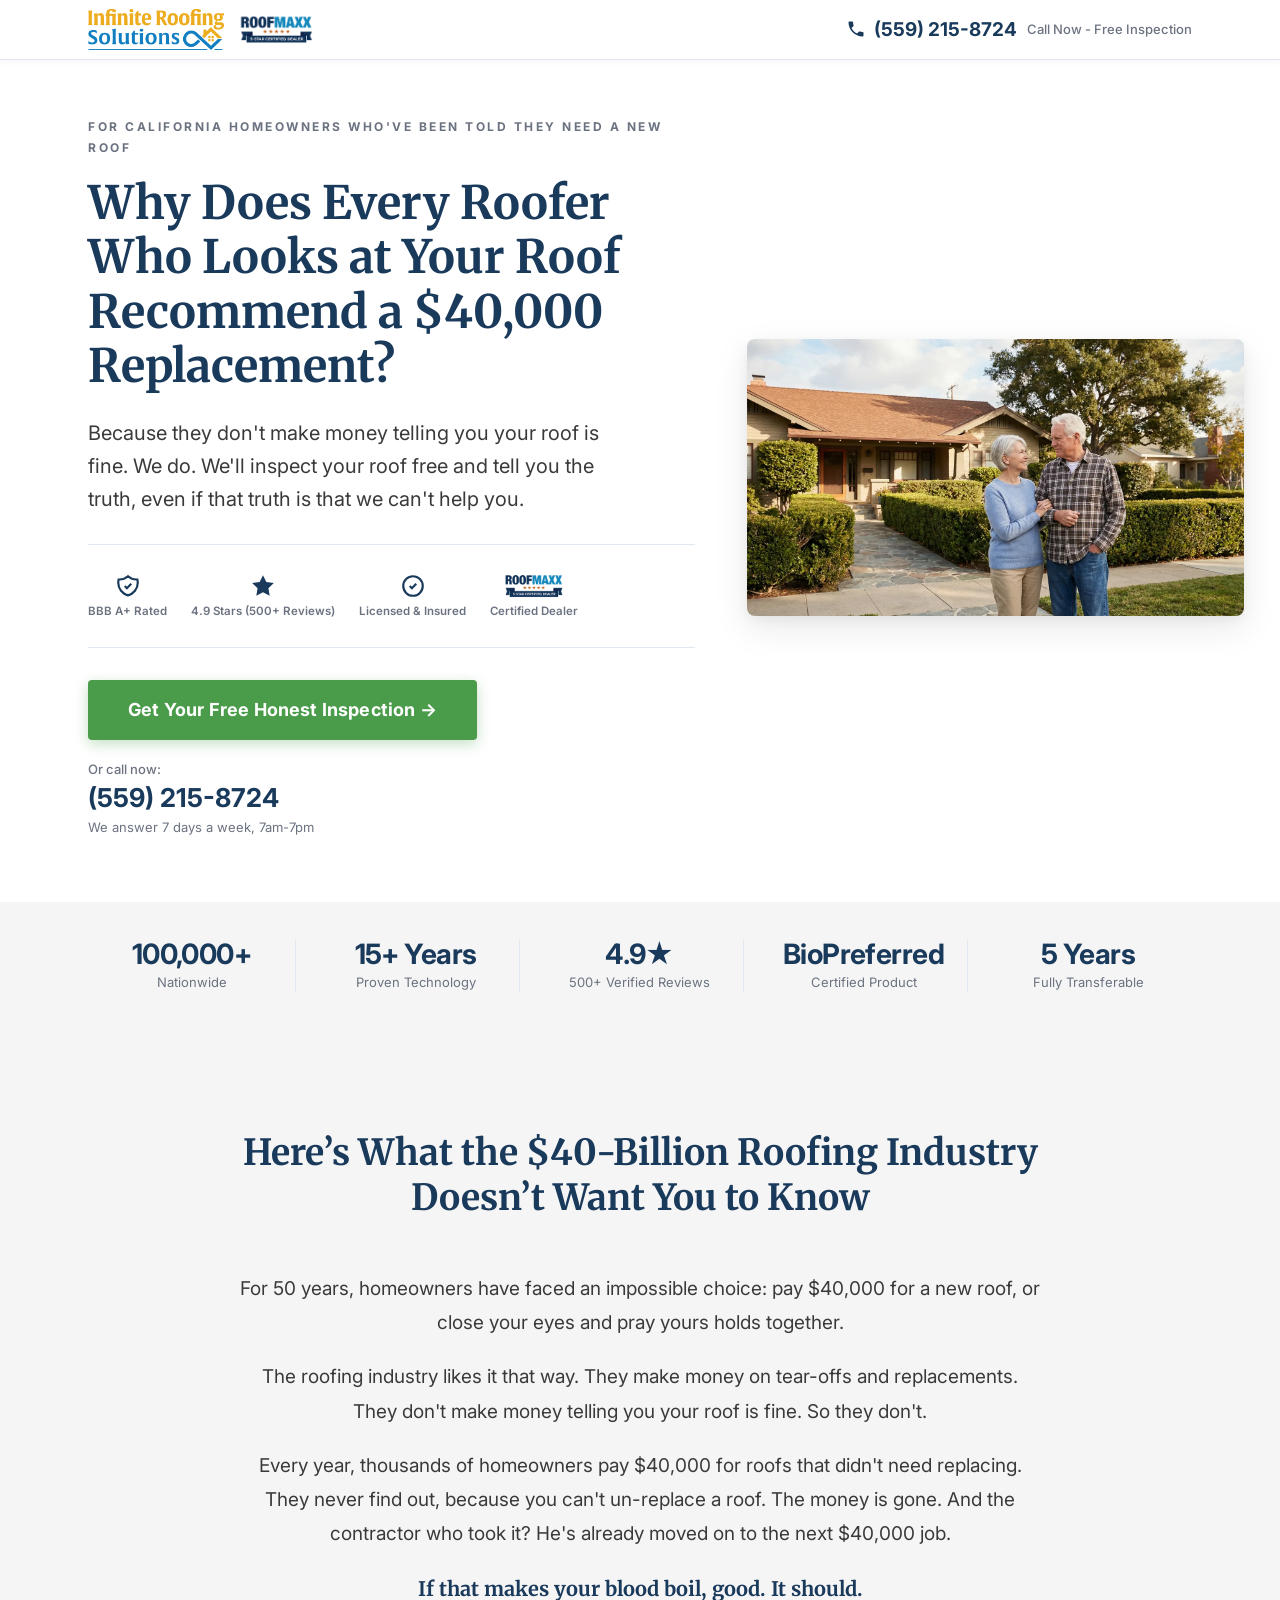
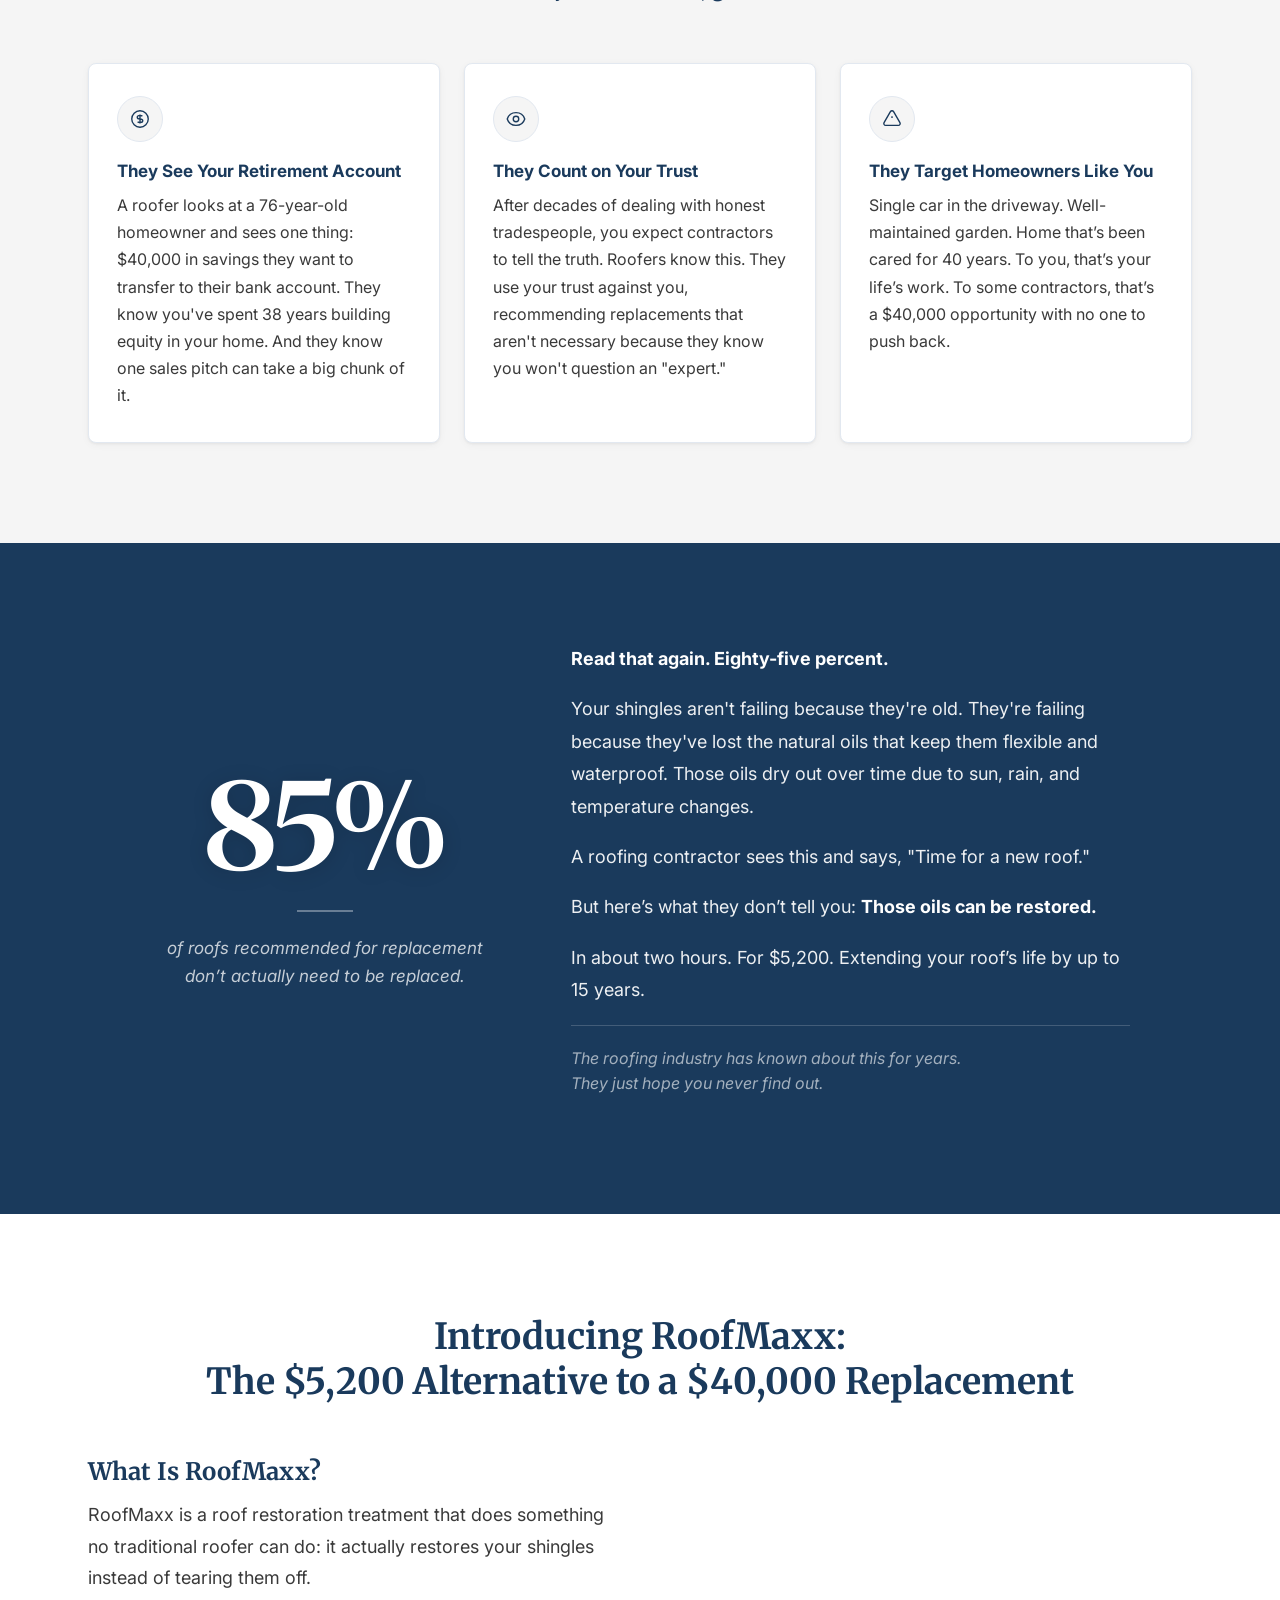
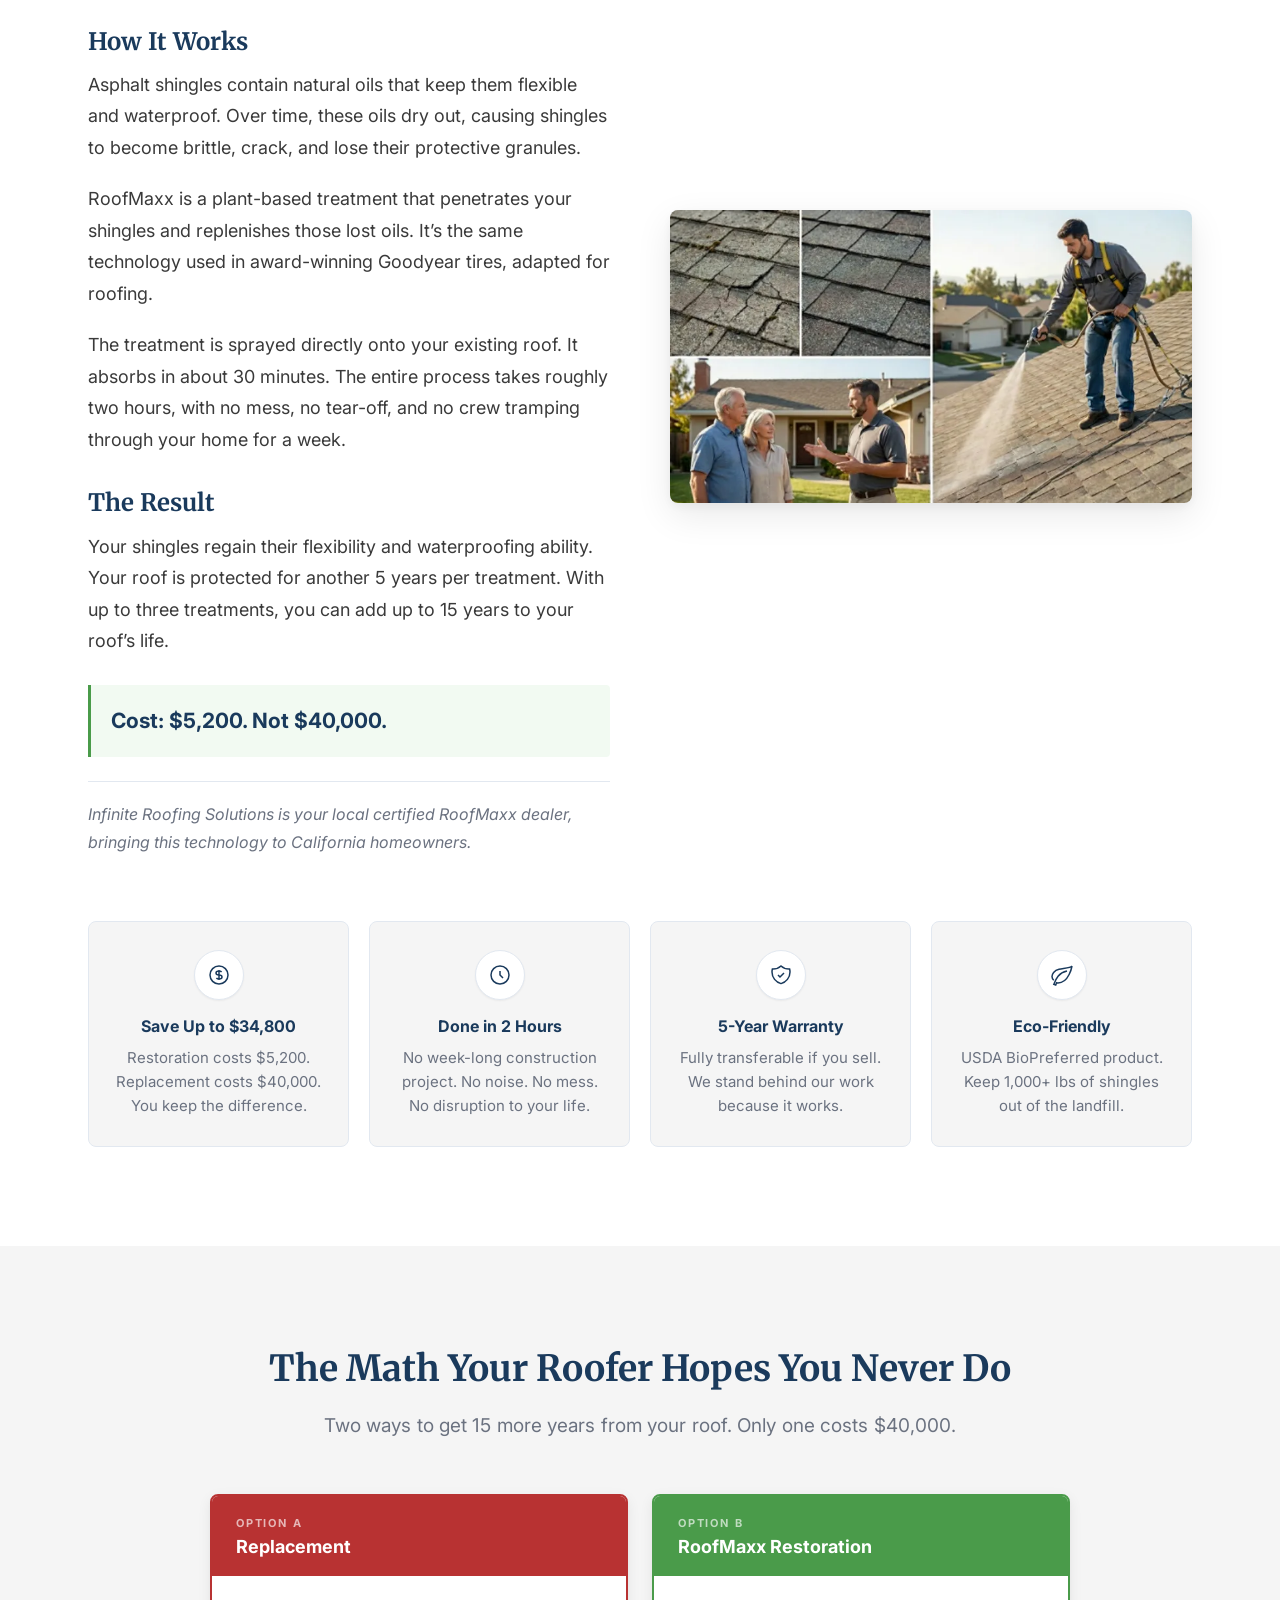
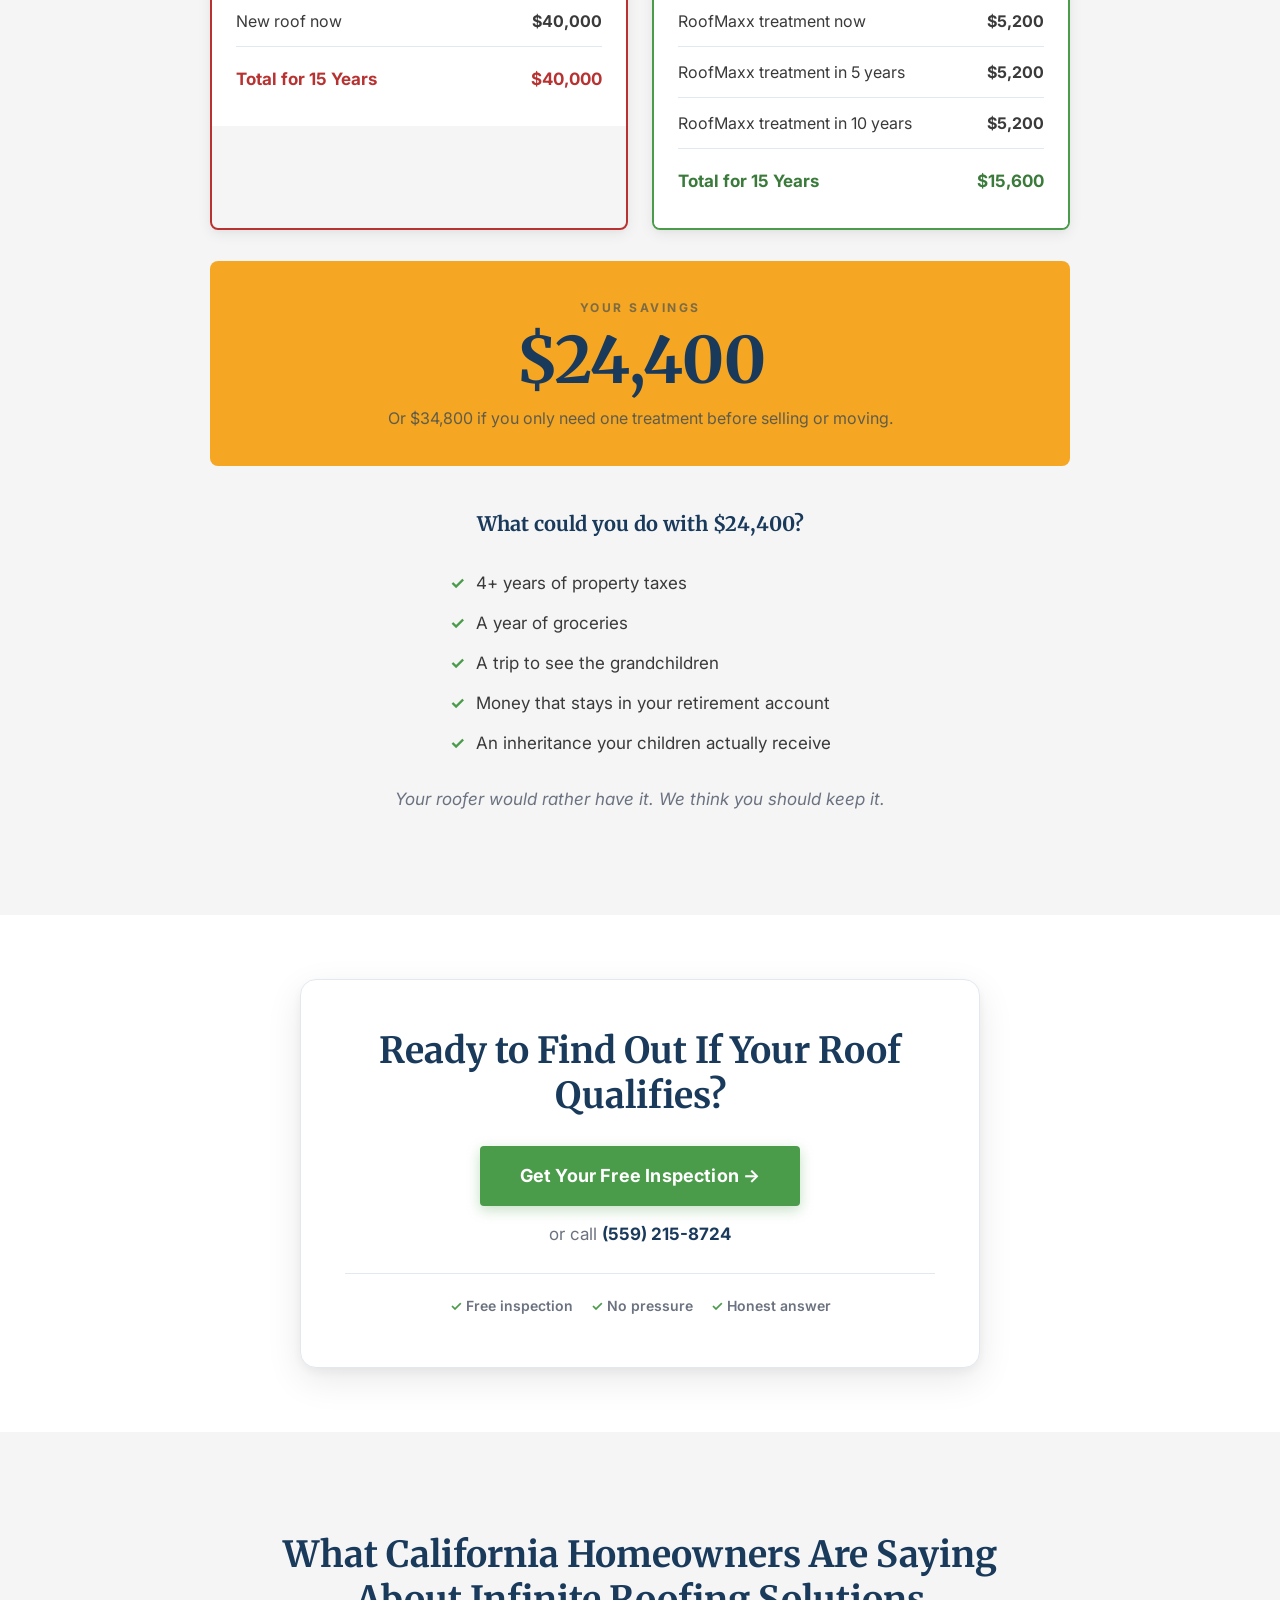
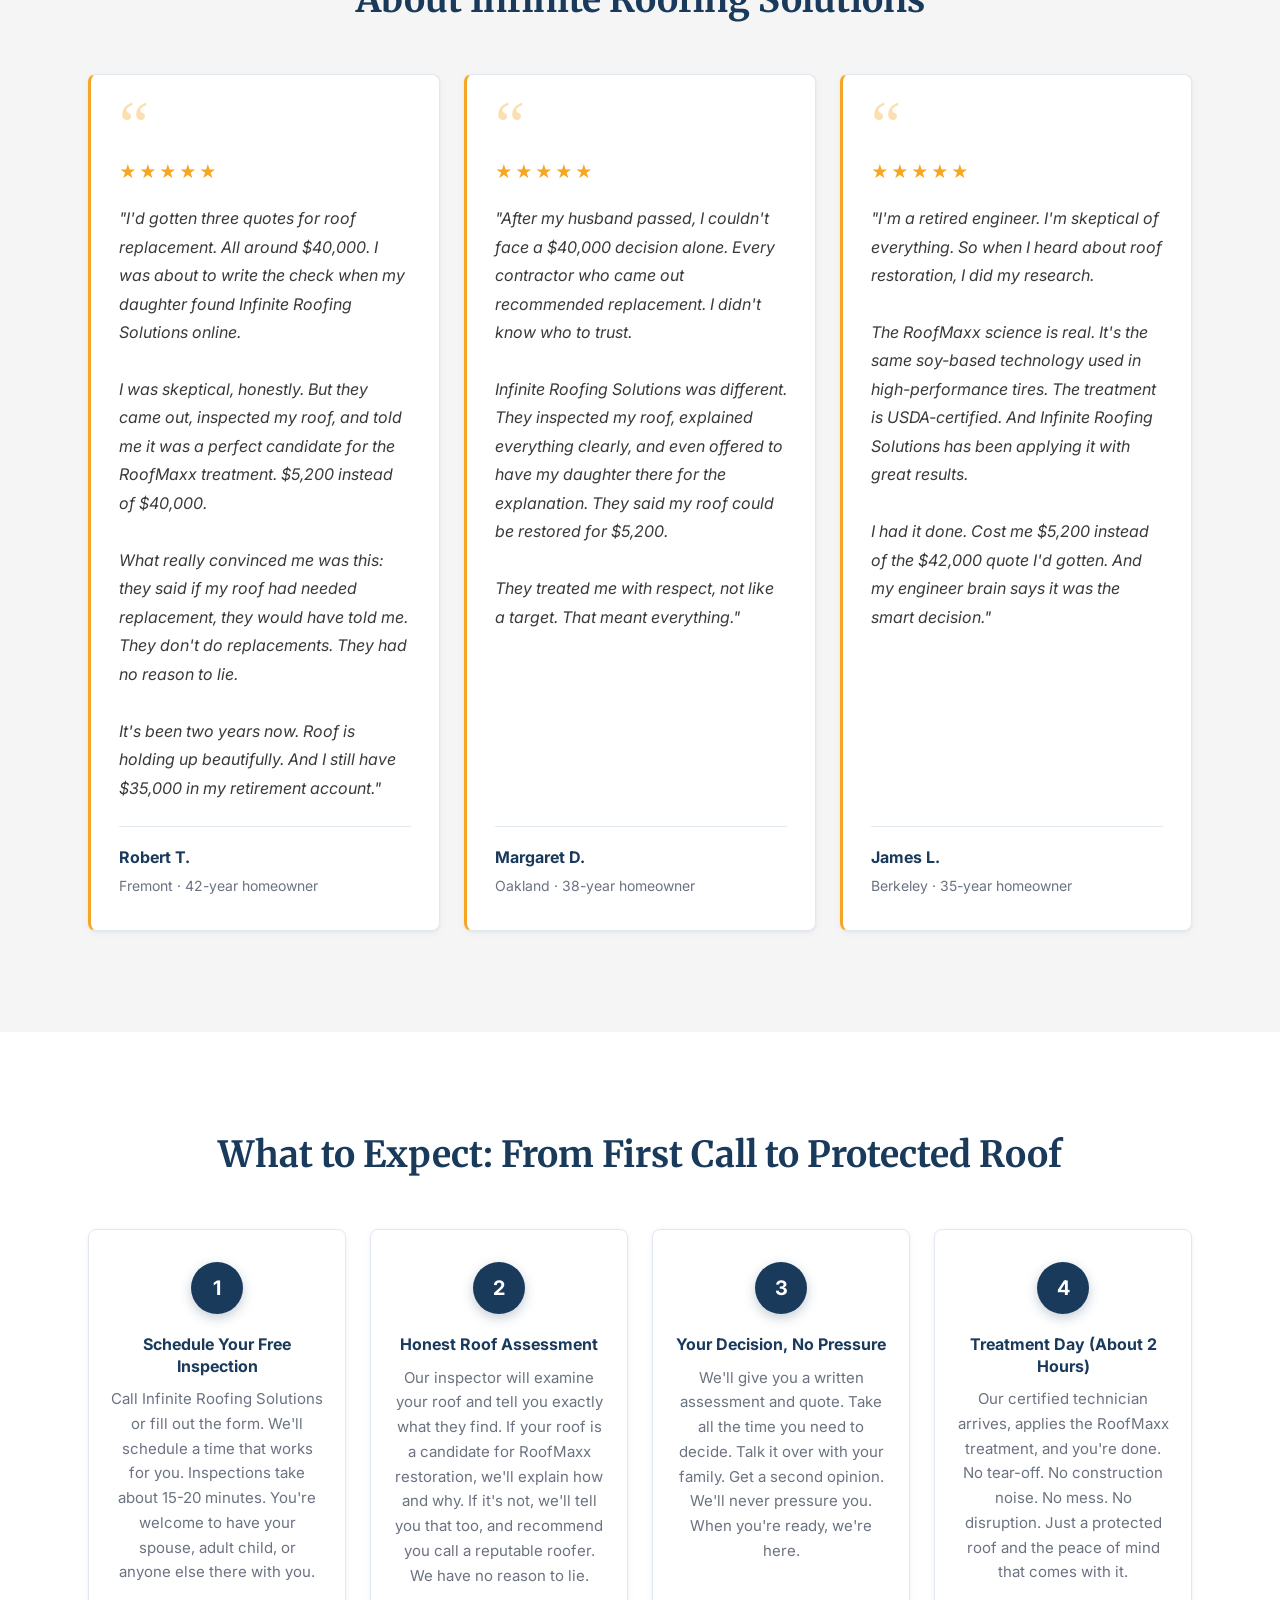
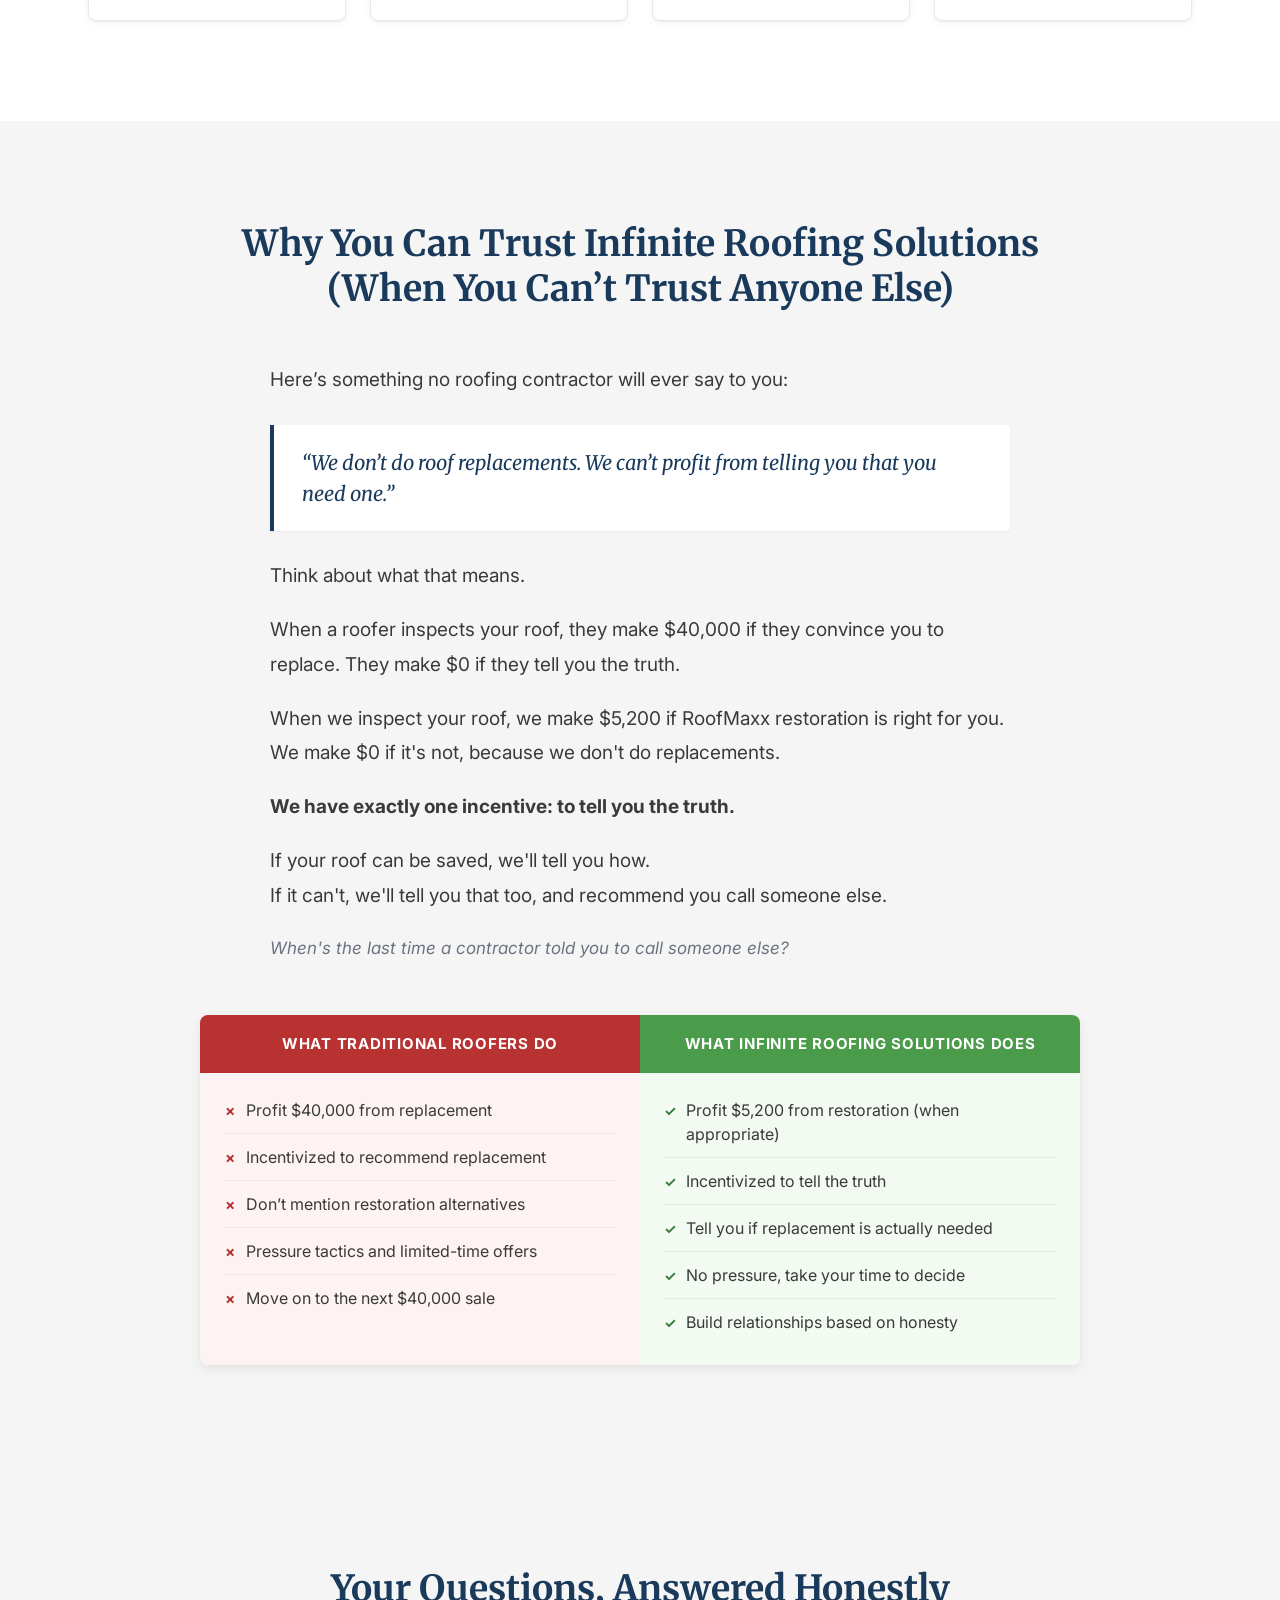
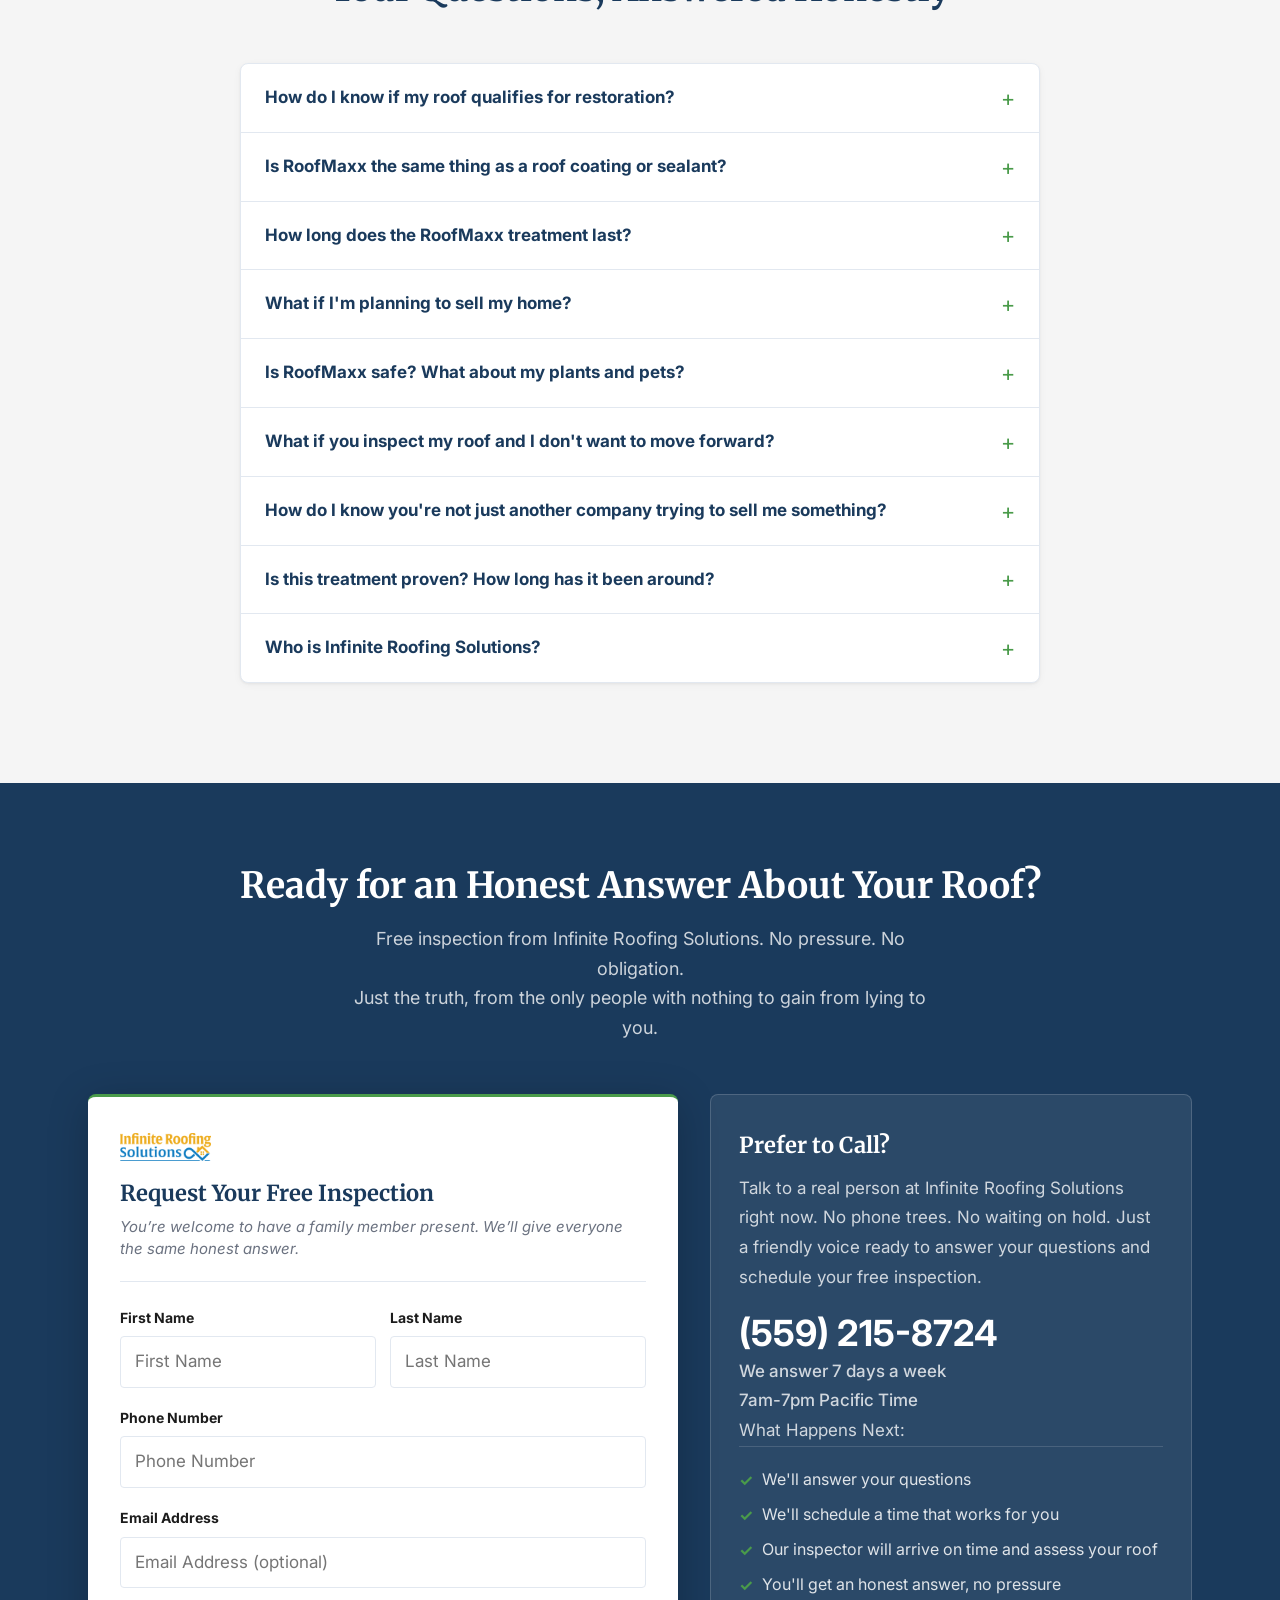
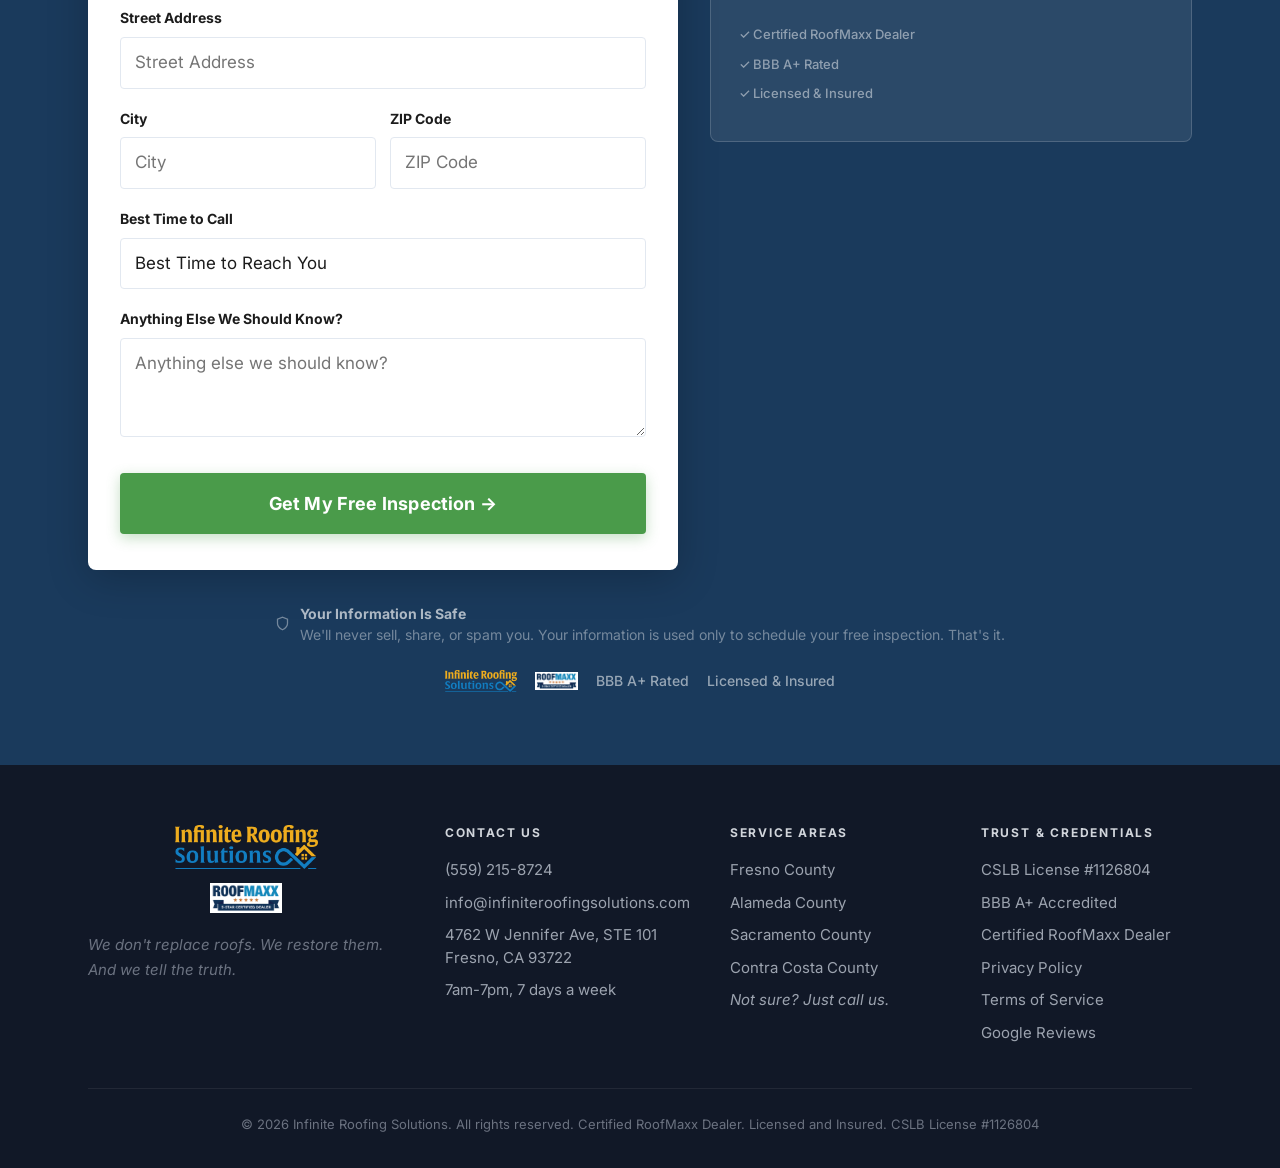
==== commit 893a629c: "feat: add optional email field to lead form on all 4 pages - Add email input (type="email", optional" ====
--- a/index.html
+++ b/index.html
@@ -2,14 +2,14 @@
 <html lang="en">
 <head>
   <meta charset="UTF-8">
-  <!-- Google tag (gtag.js) -->
-  <script async src="https://www.googletagmanager.com/gtag/js?id=G-X80HR36QTB"></script>
-  <script>
-    window.dataLayer = window.dataLayer || [];
-    function gtag(){dataLayer.push(arguments);}
-    gtag('js', new Date());
-    gtag('config', 'G-X80HR36QTB');
-  </script>
+  <!-- Google tag (gtag.js) -->
+  <script async src="https://www.googletagmanager.com/gtag/js?id=G-X80HR36QTB"></script>
+  <script>
+    window.dataLayer = window.dataLayer || [];
+    function gtag(){dataLayer.push(arguments);}
+    gtag('js', new Date());
+    gtag('config', 'G-X80HR36QTB');
+  </script>
   <meta name="viewport" content="width=device-width, initial-scale=1.0">
   <title>Free Roof Assessment | Infinite Roofing Solutions</title>
   <meta name="description" content="Why pay $40,000 for a new roof? Find out if your roof qualifies for a $5,200 restoration. Authorized RoofMaxx Dealer serving Fresno, Alameda, Sacramento &amp; Contra Costa Counties.">
@@ -589,7 +589,7 @@
                loading="lazy">
           <h3>Request Your Free Inspection</h3>
           <p class="form-note">You&rsquo;re welcome to have a family member present. We&rsquo;ll give everyone the same honest answer.</p>
-          <form action="javascript:void(0)" method="POST" novalidate>
+          <form novalidate>
             <input type="hidden" name="source" value="homepage">
             <input type="hidden" name="page_url" value="/">
             <div class="grid-2">
@@ -605,6 +605,10 @@
             <div class="form-group">
               <label for="phone">Phone Number</label>
               <input type="tel" id="phone" name="phone" required placeholder="Phone Number" autocomplete="tel">
+            </div>
+            <div class="form-group">
+              <label for="email">Email Address</label>
+              <input type="email" id="email" name="email" placeholder="Email Address (optional)" autocomplete="email">
             </div>
             <div class="form-group">
               <label for="address">Street Address</label>
@@ -807,7 +811,7 @@
       webhookUrl:   'https://hooks.zapier.com/hooks/catch/12412478/u7ya0f6/'
     };
   </script>
-  <script src="/assets/js/site.js"></script>
+  <script src="/assets/js/site.js?v=4"></script>
 </body>
 </html>
  
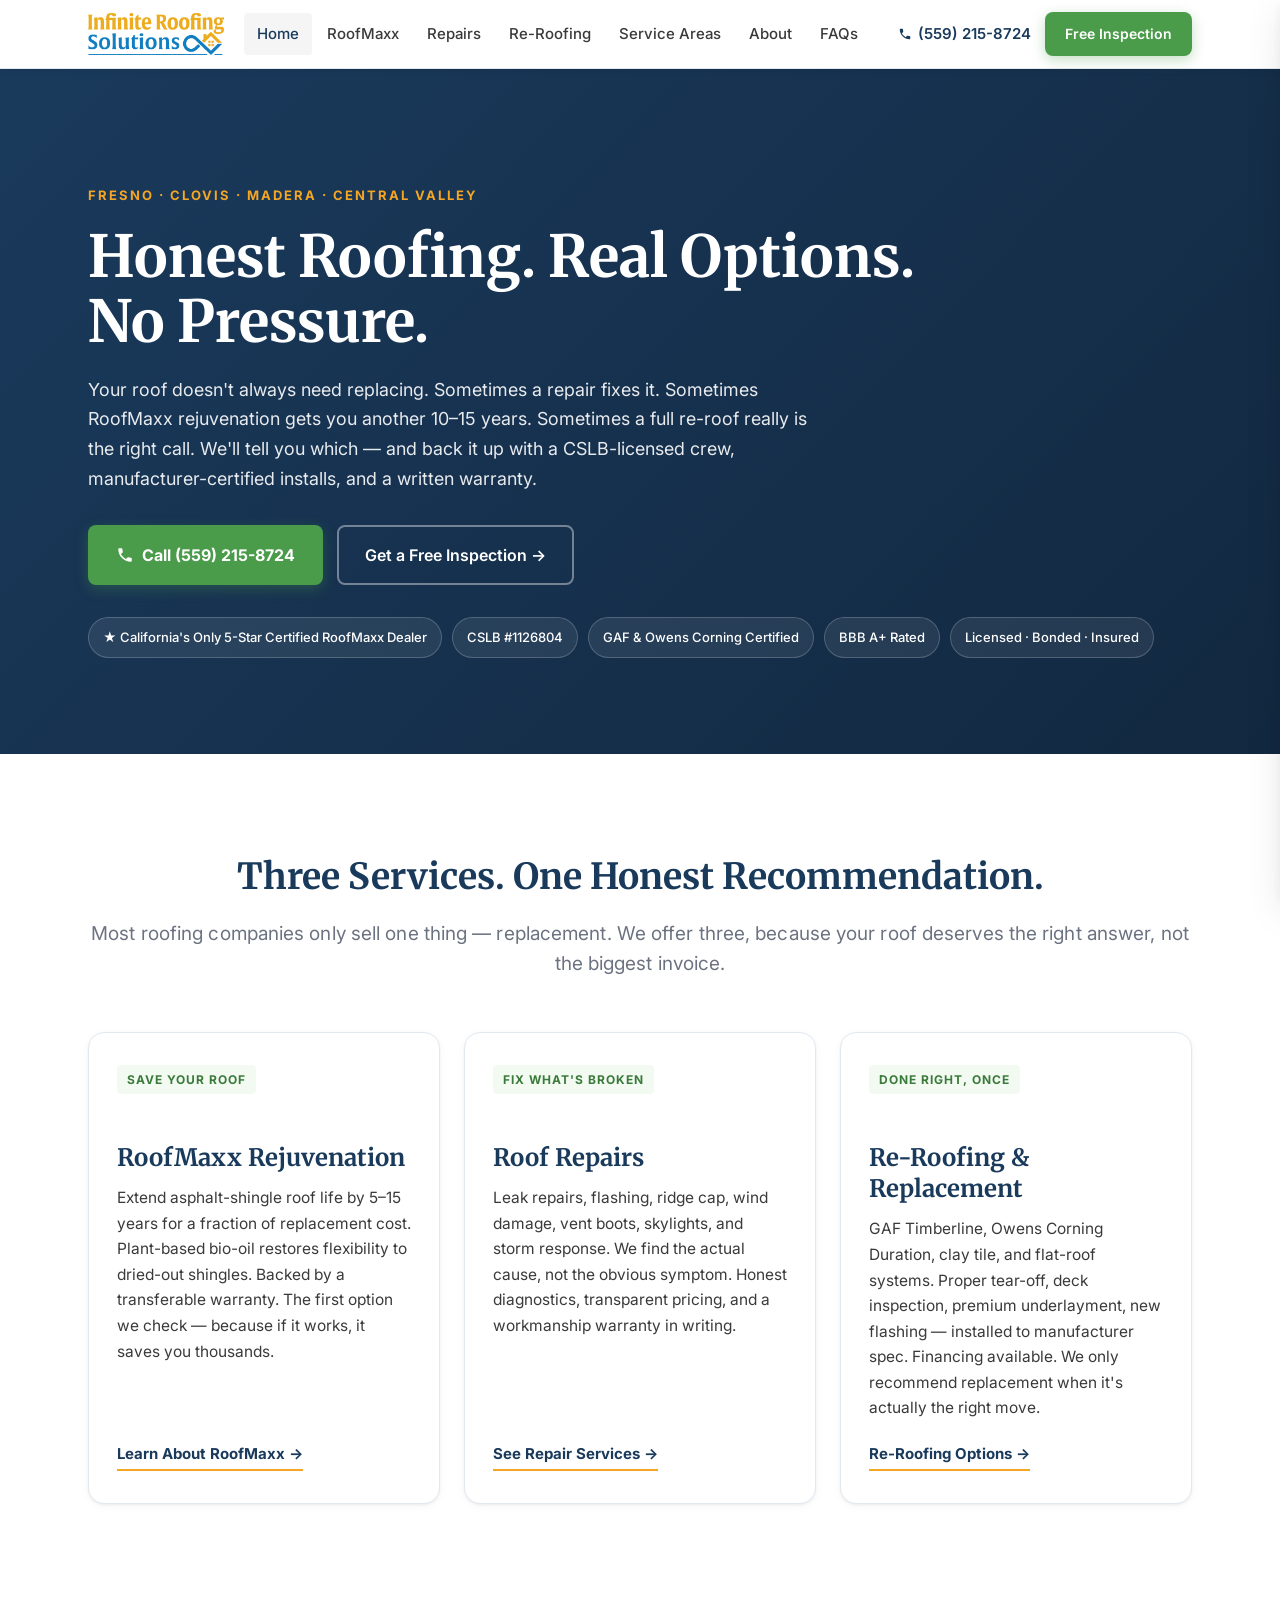
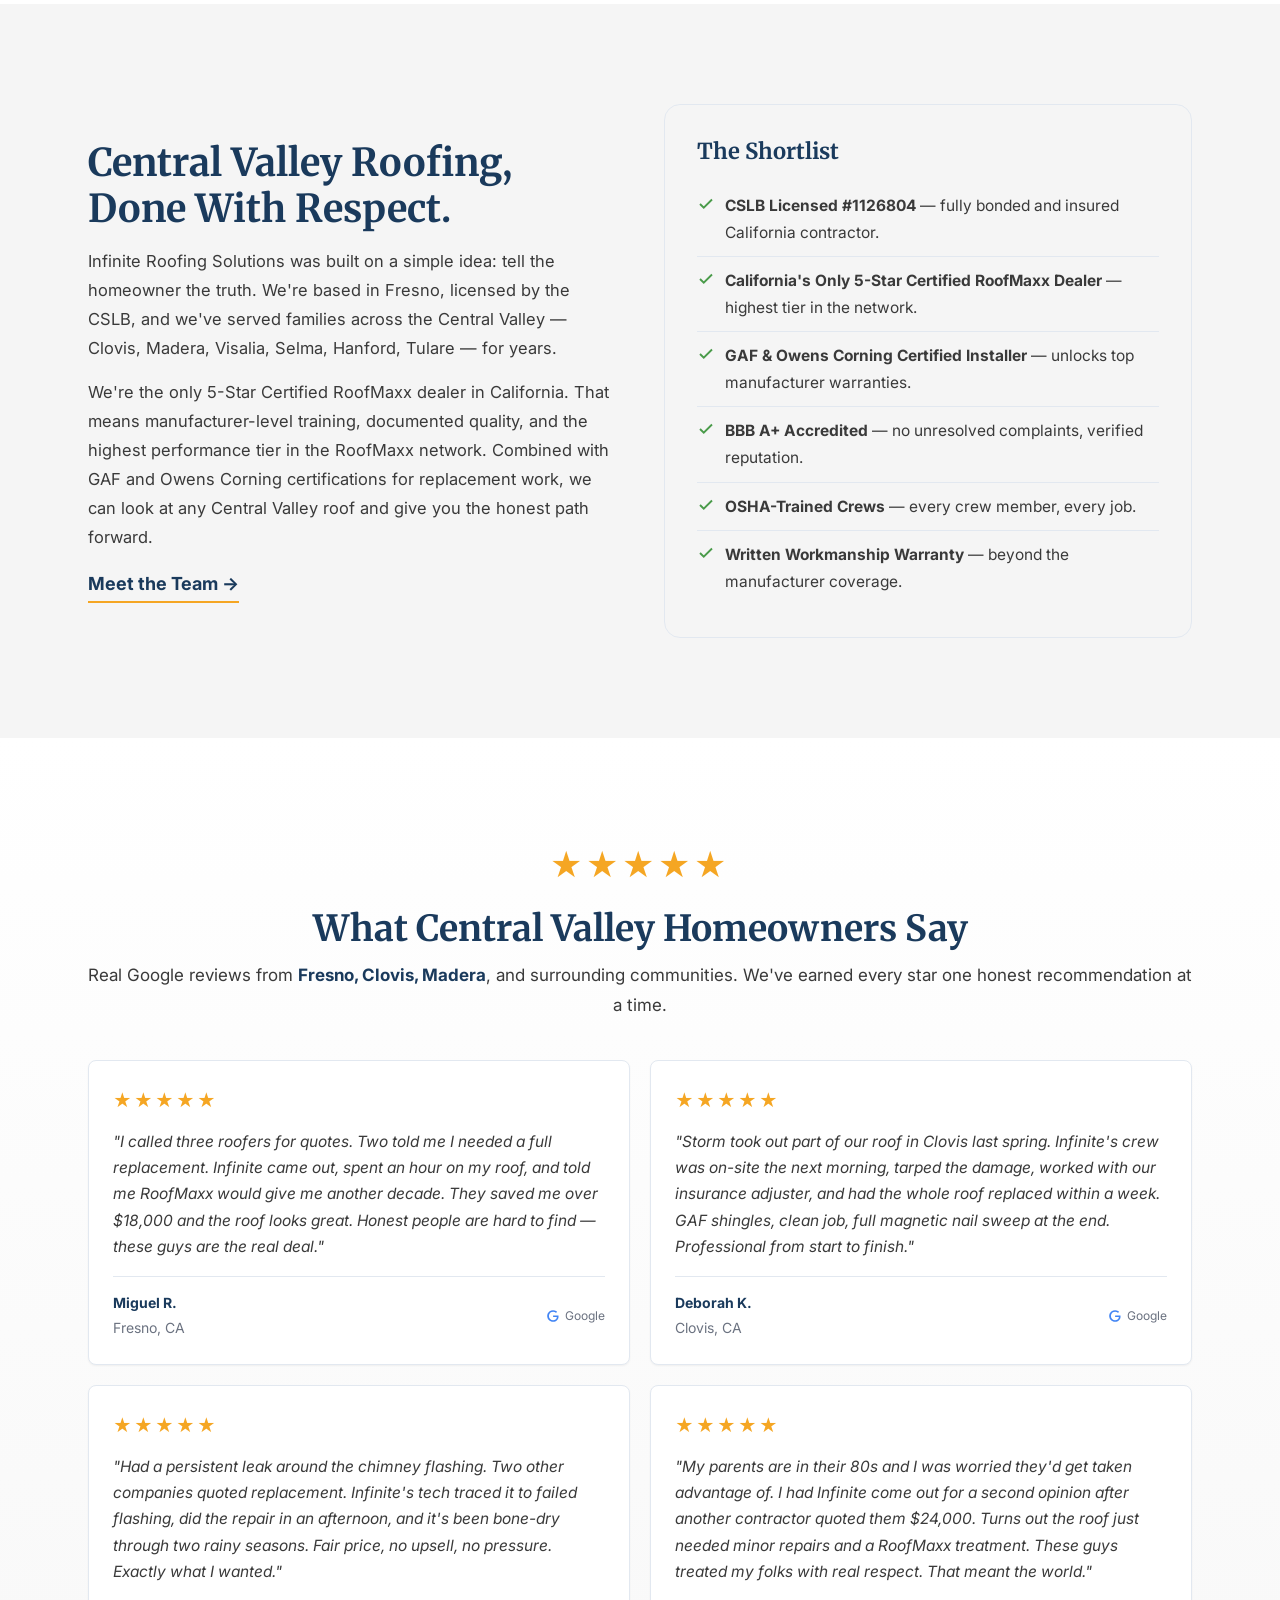
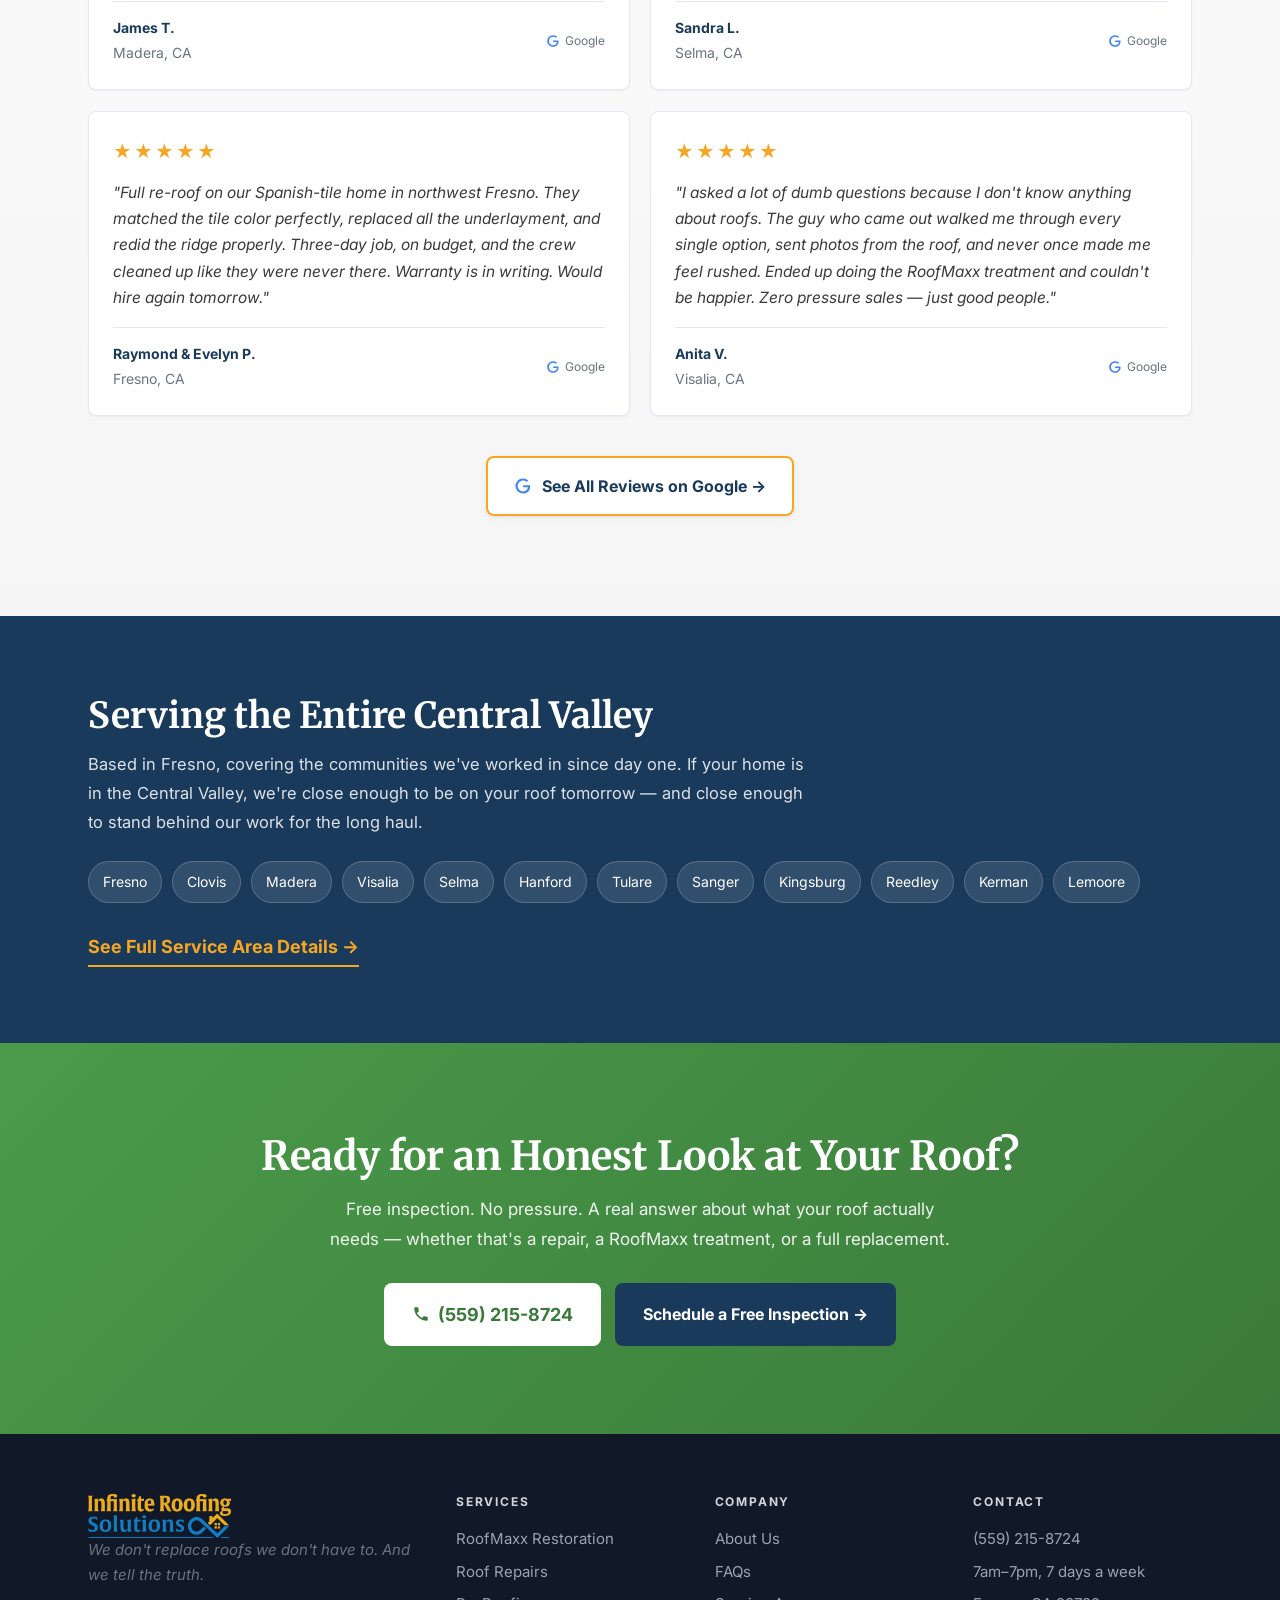
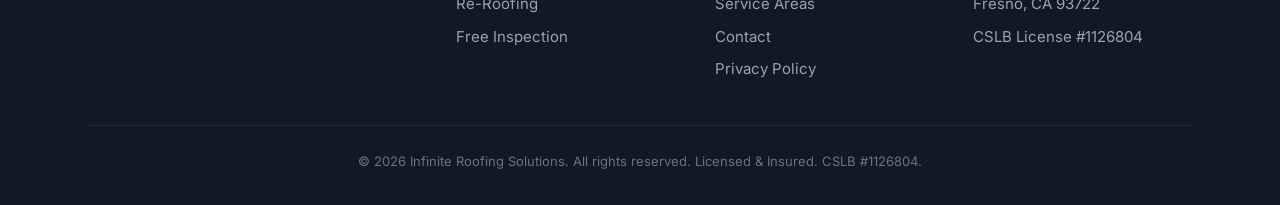
==== commit d62161e0: "feat: ship 9-page organic site to production - Replace old organic homepage at / with new honest-roo" ====
--- a/index.html
+++ b/index.html
@@ -1,817 +1,348 @@
-<!DOCTYPE html>
-<html lang="en">
-<head>
-  <meta charset="UTF-8">
-  <!-- Google tag (gtag.js) -->
-  <script async src="https://www.googletagmanager.com/gtag/js?id=G-X80HR36QTB"></script>
-  <script>
-    window.dataLayer = window.dataLayer || [];
-    function gtag(){dataLayer.push(arguments);}
-    gtag('js', new Date());
-    gtag('config', 'G-X80HR36QTB');
-  </script>
-  <meta name="viewport" content="width=device-width, initial-scale=1.0">
-  <title>Free Roof Assessment | Infinite Roofing Solutions</title>
-  <meta name="description" content="Why pay $40,000 for a new roof? Find out if your roof qualifies for a $5,200 restoration. Authorized RoofMaxx Dealer serving Fresno, Alameda, Sacramento &amp; Contra Costa Counties.">
-  <link rel="preconnect" href="https://fonts.googleapis.com">
-  <link rel="preconnect" href="https://fonts.gstatic.com" crossorigin>
-  <link href="https://fonts.googleapis.com/css2?family=Inter:wght@400;500;600;700&family=Merriweather:ital,wght@0,400;0,700;1,400&display=swap" rel="stylesheet">
-  <link rel="stylesheet" href="/assets/css/style.css">
-  <meta name="page-source" content="homepage">
-  <link rel="canonical" href="https://infroofing.com/">
-</head>
-<body>
-
-  <!-- ═══════════════════════════════════════
-       MOBILE STICKY CTA BAR
-       (Fixed bottom, visible only on mobile)
-  ═══════════════════════════════════════ -->
-  <div class="mobile-sticky" aria-label="Quick contact">
-    <a href="tel:5592158724" class="mobile-call">
-      <svg width="17" height="17" viewBox="0 0 24 24" fill="currentColor" aria-hidden="true"><path d="M6.62 10.79c1.44 2.83 3.76 5.14 6.59 6.59l2.2-2.2c.27-.27.67-.36 1.02-.24 1.12.37 2.33.57 3.57.57.55 0 1 .45 1 1V20c0 .55-.45 1-1 1-9.39 0-17-7.61-17-17 0-.55.45-1 1-1h3.5c.55 0 1 .45 1 1 0 1.25.2 2.45.57 3.57.11.35.03.74-.25 1.02l-2.2 2.2z"/></svg>
-      Call Now
-    </a>
-    <a href="#inspection-form" class="mobile-form">Get Free Inspection</a>
-  </div>
-
-  <!-- ═══════════════════════════════════════
-       HEADER — Sticky, No Navigation
-  ═══════════════════════════════════════ -->
-  <header class="site-header" role="banner">
-    <div class="container header-inner">
-      <div class="header-logos">
-        <img src="/assets/images/INF%20Roofing%20Logo.png"
-             alt="Infinite Roofing Solutions">
-        <img src="/assets/images/Roofmaxx%205%20Star%20Certified%20Dealer.png"
-             alt="Authorized RoofMaxx Dealer">
-      </div>
-      <a href="tel:5592158724" class="header-phone" aria-label="Call (559) 215-8724 for a free inspection">
-        <svg width="20" height="20" viewBox="0 0 24 24" fill="currentColor" aria-hidden="true"><path d="M6.62 10.79c1.44 2.83 3.76 5.14 6.59 6.59l2.2-2.2c.27-.27.67-.36 1.02-.24 1.12.37 2.33.57 3.57.57.55 0 1 .45 1 1V20c0 .55-.45 1-1 1-9.39 0-17-7.61-17-17 0-.55.45-1 1-1h3.5c.55 0 1 .45 1 1 0 1.25.2 2.45.57 3.57.11.35.03.74-.25 1.02l-2.2 2.2z"/></svg>
-        <span class="phone-num">(559) 215-8724</span>
-        <span class="phone-label">Call Now - Free Inspection</span>
-      </a>
-    </div>
-  </header>
-
-  <!-- ═══════════════════════════════════════
-       SECTION 1: HERO (Above the Fold)
-  ═══════════════════════════════════════ -->
-  <section class="hero" aria-label="Main message">
-    <div class="container hero-container">
-
-      <div class="hero-content">
-        <span class="eyebrow">For California Homeowners Who've Been Told They Need a New Roof</span>
-
-        <h1>Why Does Every Roofer Who Looks at Your Roof Recommend a $40,000 Replacement?</h1>
-
-        <p class="hero-sub">Because they don't make money telling you your roof is fine. We do. We'll inspect your roof free and tell you the truth, even if that truth is that we can't help you.</p>
-
-        <div class="trust-badges">
-          <div class="trust-badge">
-            <svg class="badge-icon" viewBox="0 0 24 24" fill="none" stroke="currentColor" stroke-width="2" aria-hidden="true"><path d="M9 12l2 2 4-4m5.618-4.016A11.955 11.955 0 0112 2.944a11.955 11.955 0 01-8.618 3.04A12.02 12.02 0 003 9c0 5.591 3.824 10.29 9 11.622 5.176-1.332 9-6.03 9-11.622 0-1.042-.133-2.052-.382-3.016z"/></svg>
-            <span>BBB A+ Rated</span>
-          </div>
-          <div class="trust-badge">
-            <svg class="badge-icon" viewBox="0 0 24 24" fill="currentColor" aria-hidden="true"><path d="M12 2l3.09 6.26L22 9.27l-5 4.87 1.18 6.88L12 17.77l-6.18 3.25L7 14.14 2 9.27l6.91-1.01L12 2z"/></svg>
-            <span>4.9 Stars (500+ Reviews)</span>
-          </div>
-          <div class="trust-badge">
-            <svg class="badge-icon" viewBox="0 0 24 24" fill="none" stroke="currentColor" stroke-width="2" aria-hidden="true"><path d="M9 12l2 2 4-4m6 2a9 9 0 11-18 0 9 9 0 0118 0z"/></svg>
-            <span>Licensed &amp; Insured</span>
-          </div>
-          <div class="trust-badge">
-            <img src="/assets/images/Roofmaxx%205%20Star%20Certified%20Dealer.png"
-                 alt="RoofMaxx Certified Dealer"
-                 class="badge-logo">
-            <span>Certified Dealer</span>
-          </div>
-        </div>
-
-        <div class="hero-actions">
-          <a href="#inspection-form" class="btn btn-lg">Get Your Free Honest Inspection &rarr;</a>
-          <div class="hero-phone-block">
-            <span class="hero-or">Or call now:</span>
-            <a href="tel:5592158724" class="hero-phone-num">(559) 215-8724</a>
-            <span class="hero-hours">We answer 7 days a week, 7am-7pm</span>
-          </div>
-        </div>
-      </div>
-
-      <div class="hero-image-wrap">
-        <picture>
-          <source srcset="/assets/images/roofmaxx-clovis-hero-restoration.webp" type="image/webp">
-          <img src="/assets/images/roofmaxx-clovis-hero-restoration.jpg"
-               alt="California homeowners who saved thousands with roof restoration"
-               class="hero-image"
-               loading="eager"
-               fetchpriority="high">
-        </picture>
-      </div>
-
-    </div>
-  </section>
-
-  <!-- ═══════════════════════════════════════
-       SECTION 2: CREDIBILITY BAR
-  ═══════════════════════════════════════ -->
-  <section class="cred-bar" aria-label="Credentials">
-    <div class="container">
-      <div class="cred-grid">
-        <div class="cred-item reveal delay-1">
-          <span class="cred-num">100,000+</span>
-          <span class="cred-lbl">Nationwide</span>
-        </div>
-        <div class="cred-item reveal delay-1">
-          <span class="cred-num">15+ Years</span>
-          <span class="cred-lbl">Proven Technology</span>
-        </div>
-        <div class="cred-item reveal delay-2">
-          <span class="cred-num">4.9&#9733;</span>
-          <span class="cred-lbl">500+ Verified Reviews</span>
-        </div>
-        <div class="cred-item reveal delay-2">
-          <span class="cred-num">BioPreferred</span>
-          <span class="cred-lbl">Certified Product</span>
-        </div>
-        <div class="cred-item reveal delay-3">
-          <span class="cred-num">5 Years</span>
-          <span class="cred-lbl">Fully Transferable</span>
-        </div>
-      </div>
-    </div>
-  </section>
-
-  <!-- ═══════════════════════════════════════
-       SECTION 3: THE PROBLEM
-  ═══════════════════════════════════════ -->
-  <section class="section section-alt">
-    <div class="container">
-      <h2 class="section-heading text-center reveal">
-        Here&rsquo;s What the $40-Billion Roofing Industry<br>Doesn&rsquo;t Want You to Know
-      </h2>
-
-      <div class="problem-intro reveal">
-        <p>For 50 years, homeowners have faced an impossible choice: pay $40,000 for a new roof, or close your eyes and pray yours holds together.</p>
-        <p>The roofing industry likes it that way. They make money on tear-offs and replacements. They don't make money telling you your roof is fine. So they don't.</p>
-        <p>Every year, thousands of homeowners pay $40,000 for roofs that didn't need replacing. They never find out, because you can't un-replace a roof. The money is gone. And the contractor who took it? He's already moved on to the next $40,000 job.</p>
-        <p class="problem-callout">If that makes your blood boil, good. It should.</p>
-      </div>
-
-      <div class="problem-cards">
-        <div class="problem-card reveal delay-1">
-          <div class="problem-card-icon" aria-hidden="true">
-            <svg viewBox="0 0 24 24" fill="none" stroke="currentColor" stroke-width="1.5"><path d="M12 8c-1.657 0-3 .895-3 2s1.343 2 3 2 3 .895 3 2-1.343 2-3 2m0-8c1.11 0 2.08.402 2.599 1M12 8V7m0 1v8m0 0v1m0-1c-1.11 0-2.08-.402-2.599-1M21 12a9 9 0 11-18 0 9 9 0 0118 0z"/></svg>
-          </div>
-          <h3>They See Your Retirement Account</h3>
-          <p>A roofer looks at a 76-year-old homeowner and sees one thing: $40,000 in savings they want to transfer to their bank account. They know you've spent 38 years building equity in your home. And they know one sales pitch can take a big chunk of it.</p>
-        </div>
-        <div class="problem-card reveal delay-2">
-          <div class="problem-card-icon" aria-hidden="true">
-            <svg viewBox="0 0 24 24" fill="none" stroke="currentColor" stroke-width="1.5"><path d="M15 12a3 3 0 11-6 0 3 3 0 016 0z"/><path d="M2.458 12C3.732 7.943 7.523 5 12 5c4.478 0 8.268 2.943 9.542 7-1.274 4.057-5.064 7-9.542 7-4.477 0-8.268-2.943-9.542-7z"/></svg>
-          </div>
-          <h3>They Count on Your Trust</h3>
-          <p>After decades of dealing with honest tradespeople, you expect contractors to tell the truth. Roofers know this. They use your trust against you, recommending replacements that aren't necessary because they know you won't question an "expert."</p>
-        </div>
-        <div class="problem-card reveal delay-3">
-          <div class="problem-card-icon" aria-hidden="true">
-            <svg viewBox="0 0 24 24" fill="none" stroke="currentColor" stroke-width="1.5"><path d="M12 9v2m0 4h.01m-6.938 4h13.856c1.54 0 2.502-1.667 1.732-3L13.732 4c-.77-1.333-2.694-1.333-3.464 0L3.34 16c-.77 1.333.192 3 1.732 3z"/></svg>
-          </div>
-          <h3>They Target Homeowners Like You</h3>
-          <p>Single car in the driveway. Well-maintained garden. Home that&rsquo;s been cared for 40 years. To you, that&rsquo;s your life&rsquo;s work. To some contractors, that&rsquo;s a $40,000 opportunity with no one to push back.</p>
-        </div>
-      </div>
-    </div>
-  </section>
-
-  <!-- ═══════════════════════════════════════
-       SECTION 4: THE 85% REVELATION
-  ═══════════════════════════════════════ -->
-  <section class="revelation">
-    <div class="container">
-      <div class="rev-layout">
-
-        <div class="rev-stat reveal">
-          <div class="rev-pct">85%</div>
-          <div class="rev-rule"></div>
-          <p class="rev-stat-copy">of roofs recommended for replacement don&rsquo;t actually need to be replaced.</p>
-        </div>
-
-        <div class="rev-body reveal delay-2">
-          <p><strong>Read that again. Eighty-five percent.</strong></p>
-          <p>Your shingles aren't failing because they're old. They're failing because they've lost the natural oils that keep them flexible and waterproof. Those oils dry out over time due to sun, rain, and temperature changes.</p>
-          <p>A roofing contractor sees this and says, "Time for a new roof."</p>
-          <p>But here&rsquo;s what they don&rsquo;t tell you: <strong>Those oils can be restored.</strong></p>
-          <p>In about two hours. For $5,200. Extending your roof&rsquo;s life by up to 15 years.</p>
-          <p class="rev-closer">The roofing industry has known about this for years.<br>They just hope you never find out.</p>
-        </div>
-
-      </div>
-    </div>
-  </section>
-
-  <!-- ═══════════════════════════════════════
-       SECTION 5: THE SOLUTION (RoofMaxx)
-  ═══════════════════════════════════════ -->
-  <section class="section">
-    <div class="container">
-      <h2 class="section-heading text-center reveal">
-        Introducing RoofMaxx:<br>The $5,200 Alternative to a $40,000 Replacement
-      </h2>
-
-      <div class="sln-grid">
-        <div class="sln-text reveal">
-          <h3>What Is RoofMaxx?</h3>
-          <p>RoofMaxx is a roof restoration treatment that does something no traditional roofer can do: it actually restores your shingles instead of tearing them off.</p>
-
-          <h3>How It Works</h3>
-          <p>Asphalt shingles contain natural oils that keep them flexible and waterproof. Over time, these oils dry out, causing shingles to become brittle, crack, and lose their protective granules.</p>
-          <p>RoofMaxx is a plant-based treatment that penetrates your shingles and replenishes those lost oils. It&rsquo;s the same technology used in award-winning Goodyear tires, adapted for roofing.</p>
-          <p>The treatment is sprayed directly onto your existing roof. It absorbs in about 30 minutes. The entire process takes roughly two hours, with no mess, no tear-off, and no crew tramping through your home for a week.</p>
-
-          <h3>The Result</h3>
-          <p>Your shingles regain their flexibility and waterproofing ability. Your roof is protected for another 5 years per treatment. With up to three treatments, you can add up to 15 years to your roof&rsquo;s life.</p>
-          <p class="sln-price-line"><strong>Cost: $5,200. Not $40,000.</strong></p>
-          <p class="sln-local">Infinite Roofing Solutions is your local certified RoofMaxx dealer, bringing this technology to California homeowners.</p>
-        </div>
-        <div class="sln-media reveal delay-2">
-          <picture>
-            <source srcset="/assets/images/roofmaxx-clovis-about-technician.webp" type="image/webp">
-            <img src="/assets/images/roofmaxx-clovis-about-technician.jpg"
-                 alt="RoofMaxx technician applying treatment"
-                 loading="lazy">
-          </picture>
-        </div>
-      </div>
-
-      <div class="benefit-cards">
-        <div class="benefit-card reveal delay-1">
-          <div class="benefit-icon" aria-hidden="true">
-            <svg viewBox="0 0 24 24" fill="none" stroke="currentColor" stroke-width="1.5"><path d="M12 8c-1.657 0-3 .895-3 2s1.343 2 3 2 3 .895 3 2-1.343 2-3 2m0-8c1.11 0 2.08.402 2.599 1M12 8V7m0 1v8m0 0v1m0-1c-1.11 0-2.08-.402-2.599-1M21 12a9 9 0 11-18 0 9 9 0 0118 0z"/></svg>
-          </div>
-          <h4>Save Up to $34,800</h4>
-          <p>Restoration costs $5,200. Replacement costs $40,000. You keep the difference.</p>
-        </div>
-        <div class="benefit-card reveal delay-2">
-          <div class="benefit-icon" aria-hidden="true">
-            <svg viewBox="0 0 24 24" fill="none" stroke="currentColor" stroke-width="1.5"><path d="M12 8v4l3 3m6-3a9 9 0 11-18 0 9 9 0 0118 0z"/></svg>
-          </div>
-          <h4>Done in 2 Hours</h4>
-          <p>No week-long construction project. No noise. No mess. No disruption to your life.</p>
-        </div>
-        <div class="benefit-card reveal delay-3">
-          <div class="benefit-icon" aria-hidden="true">
-            <svg viewBox="0 0 24 24" fill="none" stroke="currentColor" stroke-width="1.5"><path d="M9 12l2 2 4-4m5.618-4.016A11.955 11.955 0 0112 2.944a11.955 11.955 0 01-8.618 3.04A12.02 12.02 0 003 9c0 5.591 3.824 10.29 9 11.622 5.176-1.332 9-6.03 9-11.622 0-1.042-.133-2.052-.382-3.016z"/></svg>
-          </div>
-          <h4>5-Year Warranty</h4>
-          <p>Fully transferable if you sell. We stand behind our work because it works.</p>
-        </div>
-        <div class="benefit-card reveal delay-1">
-          <div class="benefit-icon" aria-hidden="true">
-            <svg viewBox="0 0 24 24" fill="none" stroke="currentColor" stroke-width="1.5"><path d="M17 8C8 10 5.9 16.17 3.82 21.34l1.89.66.95-2.3c.48.17.98.3 1.34.3C19 20 22 3 22 3c-1 2-8 2.25-13 3.25S2 11.5 2 13.5s1.75 3.75 1.75 3.75"/></svg>
-          </div>
-          <h4>Eco-Friendly</h4>
-          <p>USDA BioPreferred product. Keep 1,000+ lbs of shingles out of the landfill.</p>
-        </div>
-      </div>
-    </div>
-  </section>
-
-  <!-- ═══════════════════════════════════════
-       SECTION 6: THE MATH COMPARISON
-  ═══════════════════════════════════════ -->
-  <section class="section section-alt">
-    <div class="container">
-      <h2 class="section-heading text-center reveal">The Math Your Roofer Hopes You Never Do</h2>
-      <p class="section-sub text-center reveal">Two ways to get 15 more years from your roof. Only one costs $40,000.</p>
-
-      <div class="math-cols">
-        <div class="math-col math-bad reveal delay-1">
-          <div class="math-col-head math-head-bad">
-            <span class="math-label">Option A</span>
-            <span class="math-title">Replacement</span>
-          </div>
-          <div class="math-col-body">
-            <div class="math-row">
-              <span>New roof now</span>
-              <span class="math-amt">$40,000</span>
-            </div>
-            <div class="math-row math-total math-total-bad">
-              <span>Total for 15 Years</span>
-              <span class="math-amt">$40,000</span>
-            </div>
-          </div>
-        </div>
-
-        <div class="math-col math-good reveal delay-2">
-          <div class="math-col-head math-head-good">
-            <span class="math-label">Option B</span>
-            <span class="math-title">RoofMaxx Restoration</span>
-          </div>
-          <div class="math-col-body">
-            <div class="math-row">
-              <span>RoofMaxx treatment now</span>
-              <span class="math-amt">$5,200</span>
-            </div>
-            <div class="math-row">
-              <span>RoofMaxx treatment in 5 years</span>
-              <span class="math-amt">$5,200</span>
-            </div>
-            <div class="math-row">
-              <span>RoofMaxx treatment in 10 years</span>
-              <span class="math-amt">$5,200</span>
-            </div>
-            <div class="math-row math-total math-total-good">
-              <span>Total for 15 Years</span>
-              <span class="math-amt">$15,600</span>
-            </div>
-          </div>
-        </div>
-      </div>
-
-      <div class="math-savings reveal">
-        <div class="math-savings-eyebrow">Your Savings</div>
-        <div class="math-savings-num">$24,400</div>
-        <div class="math-savings-note">Or $34,800 if you only need one treatment before selling or moving.</div>
-      </div>
-
-      <div class="math-meaning reveal">
-        <p class="math-meaning-head">What could you do with $24,400?</p>
-        <ul class="math-meaning-list">
-          <li>4+ years of property taxes</li>
-          <li>A year of groceries</li>
-          <li>A trip to see the grandchildren</li>
-          <li>Money that stays in your retirement account</li>
-          <li>An inheritance your children actually receive</li>
-        </ul>
-        <p class="math-meaning-close">Your roofer would rather have it. We think you should keep it.</p>
-      </div>
-    </div>
-  </section>
-
-  <!-- ═══════════════════════════════════════
-       MID-PAGE CTA
-  ═══════════════════════════════════════ -->
-  <section class="section mid-cta-section">
-    <div class="container">
-      <div class="mid-cta-box reveal">
-        <h2>Ready to Find Out If Your Roof Qualifies?</h2>
-        <div class="mid-cta-actions">
-          <a href="#inspection-form" class="btn btn-lg">Get Your Free Inspection &rarr;</a>
-          <span class="mid-or">or call <a href="tel:5592158724">(559) 215-8724</a></span>
-        </div>
-        <div class="mid-reassurance">
-          <span>Free inspection</span>
-          <span>No pressure</span>
-          <span>Honest answer</span>
-        </div>
-      </div>
-    </div>
-  </section>
-
-  <!-- ═══════════════════════════════════════
-       SECTION 7: TESTIMONIALS
-  ═══════════════════════════════════════ -->
-  <section class="section section-alt testimonials">
-    <div class="container">
-      <h2 class="section-heading text-center reveal">
-        What California Homeowners Are Saying<br>About Infinite Roofing Solutions
-      </h2>
-
-      <div class="test-grid">
-        <div class="test-card reveal delay-1">
-          <div class="test-qmark" aria-hidden="true">&ldquo;</div>
-          <div class="test-stars" aria-label="5 stars">&#9733;&#9733;&#9733;&#9733;&#9733;</div>
-          <p class="test-quote">"I'd gotten three quotes for roof replacement. All around $40,000. I was about to write the check when my daughter found Infinite Roofing Solutions online.<br><br>I was skeptical, honestly. But they came out, inspected my roof, and told me it was a perfect candidate for the RoofMaxx treatment. $5,200 instead of $40,000.<br><br>What really convinced me was this: they said if my roof had needed replacement, they would have told me. They don't do replacements. They had no reason to lie.<br><br>It's been two years now. Roof is holding up beautifully. And I still have $35,000 in my retirement account."</p>
-          <div class="test-attribution">
-            <span class="test-author">Robert T.</span>
-            <span class="test-detail">Fremont &middot; 42-year homeowner</span>
-          </div>
-        </div>
-
-        <div class="test-card reveal delay-2">
-          <div class="test-qmark" aria-hidden="true">&ldquo;</div>
-          <div class="test-stars" aria-label="5 stars">&#9733;&#9733;&#9733;&#9733;&#9733;</div>
-          <p class="test-quote">"After my husband passed, I couldn't face a $40,000 decision alone. Every contractor who came out recommended replacement. I didn't know who to trust.<br><br>Infinite Roofing Solutions was different. They inspected my roof, explained everything clearly, and even offered to have my daughter there for the explanation. They said my roof could be restored for $5,200.<br><br>They treated me with respect, not like a target. That meant everything."</p>
-          <div class="test-attribution">
-            <span class="test-author">Margaret D.</span>
-            <span class="test-detail">Oakland &middot; 38-year homeowner</span>
-          </div>
-        </div>
-
-        <div class="test-card reveal delay-3">
-          <div class="test-qmark" aria-hidden="true">&ldquo;</div>
-          <div class="test-stars" aria-label="5 stars">&#9733;&#9733;&#9733;&#9733;&#9733;</div>
-          <p class="test-quote">"I'm a retired engineer. I'm skeptical of everything. So when I heard about roof restoration, I did my research.<br><br>The RoofMaxx science is real. It's the same soy-based technology used in high-performance tires. The treatment is USDA-certified. And Infinite Roofing Solutions has been applying it with great results.<br><br>I had it done. Cost me $5,200 instead of the $42,000 quote I'd gotten. And my engineer brain says it was the smart decision."</p>
-          <div class="test-attribution">
-            <span class="test-author">James L.</span>
-            <span class="test-detail">Berkeley &middot; 35-year homeowner</span>
-          </div>
-        </div>
-      </div>
-    </div>
-  </section>
-
-  <!-- ═══════════════════════════════════════
-       SECTION 8: HOW IT WORKS
-  ═══════════════════════════════════════ -->
-  <section class="section">
-    <div class="container">
-      <h2 class="section-heading text-center reveal">What to Expect: From First Call to Protected Roof</h2>
-
-      <div class="process-grid">
-        <div class="process-step reveal delay-1">
-          <div class="step-num" aria-hidden="true">1</div>
-          <h4>Schedule Your Free Inspection</h4>
-          <p>Call Infinite Roofing Solutions or fill out the form. We'll schedule a time that works for you. Inspections take about 15-20 minutes. You're welcome to have your spouse, adult child, or anyone else there with you.</p>
-        </div>
-        <div class="process-step reveal delay-2">
-          <div class="step-num" aria-hidden="true">2</div>
-          <h4>Honest Roof Assessment</h4>
-          <p>Our inspector will examine your roof and tell you exactly what they find. If your roof is a candidate for RoofMaxx restoration, we'll explain how and why. If it's not, we'll tell you that too, and recommend you call a reputable roofer. We have no reason to lie.</p>
-        </div>
-        <div class="process-step reveal delay-3">
-          <div class="step-num" aria-hidden="true">3</div>
-          <h4>Your Decision, No Pressure</h4>
-          <p>We'll give you a written assessment and quote. Take all the time you need to decide. Talk it over with your family. Get a second opinion. We'll never pressure you. When you're ready, we're here.</p>
-        </div>
-        <div class="process-step reveal delay-1">
-          <div class="step-num" aria-hidden="true">4</div>
-          <h4>Treatment Day (About 2 Hours)</h4>
-          <p>Our certified technician arrives, applies the RoofMaxx treatment, and you're done. No tear-off. No construction noise. No mess. No disruption. Just a protected roof and the peace of mind that comes with it.</p>
-        </div>
-      </div>
-    </div>
-  </section>
-
-  <!-- ═══════════════════════════════════════
-       SECTION 9: WHY TRUST US
-  ═══════════════════════════════════════ -->
-  <section class="section section-alt">
-    <div class="container">
-      <h2 class="section-heading text-center reveal">
-        Why You Can Trust Infinite Roofing Solutions<br>(When You Can&rsquo;t Trust Anyone Else)
-      </h2>
-
-      <div class="trust-msg reveal">
-        <p>Here&rsquo;s something no roofing contractor will ever say to you:</p>
-        <blockquote class="trust-blockquote">
-          &ldquo;We don&rsquo;t do roof replacements. We can&rsquo;t profit from telling you that you need one.&rdquo;
-        </blockquote>
-        <p>Think about what that means.</p>
-        <p>When a roofer inspects your roof, they make $40,000 if they convince you to replace. They make $0 if they tell you the truth.</p>
-        <p>When we inspect your roof, we make $5,200 if RoofMaxx restoration is right for you. We make $0 if it's not, because we don't do replacements.</p>
-        <p><strong>We have exactly one incentive: to tell you the truth.</strong></p>
-        <p>If your roof can be saved, we'll tell you how.<br>If it can't, we'll tell you that too, and recommend you call someone else.</p>
-        <p class="trust-closer">When's the last time a contractor told you to call someone else?</p>
-      </div>
-
-      <div class="trust-compare reveal">
-        <div class="tc-col tc-bad">
-          <div class="tc-head tc-head-bad">What Traditional Roofers Do</div>
-          <ul>
-            <li><span class="tc-mark tc-x" aria-hidden="true">&#10007;</span> Profit $40,000 from replacement</li>
-            <li><span class="tc-mark tc-x" aria-hidden="true">&#10007;</span> Incentivized to recommend replacement</li>
-            <li><span class="tc-mark tc-x" aria-hidden="true">&#10007;</span> Don&rsquo;t mention restoration alternatives</li>
-            <li><span class="tc-mark tc-x" aria-hidden="true">&#10007;</span> Pressure tactics and limited-time offers</li>
-            <li><span class="tc-mark tc-x" aria-hidden="true">&#10007;</span> Move on to the next $40,000 sale</li>
-          </ul>
-        </div>
-        <div class="tc-col tc-good">
-          <div class="tc-head tc-head-good">What Infinite Roofing Solutions Does</div>
-          <ul>
-            <li><span class="tc-mark tc-check" aria-hidden="true">&#10003;</span> Profit $5,200 from restoration (when appropriate)</li>
-            <li><span class="tc-mark tc-check" aria-hidden="true">&#10003;</span> Incentivized to tell the truth</li>
-            <li><span class="tc-mark tc-check" aria-hidden="true">&#10003;</span> Tell you if replacement is actually needed</li>
-            <li><span class="tc-mark tc-check" aria-hidden="true">&#10003;</span> No pressure, take your time to decide</li>
-            <li><span class="tc-mark tc-check" aria-hidden="true">&#10003;</span> Build relationships based on honesty</li>
-          </ul>
-        </div>
-      </div>
-    </div>
-  </section>
-
-  <!-- ═══════════════════════════════════════
-       SECTION 10: FAQ
-  ═══════════════════════════════════════ -->
-  <section class="section faq-section">
-    <div class="container">
-      <h2 class="section-heading text-center reveal">Your Questions, Answered Honestly</h2>
-
-      <div class="faq-list reveal">
-
-        <div class="faq-item">
-          <button class="faq-q" aria-expanded="false">How do I know if my roof qualifies for restoration?</button>
-          <div class="faq-a" role="region">
-            <p>That's exactly what our free inspection determines. Generally, roofs that are 5-30 years old with less than 30% granule loss are good candidates. If your roof has widespread structural damage, missing shingles, or active leaks from storm damage, you may need replacement. We'll tell you honestly which category you're in.</p>
-          </div>
-        </div>
-
-        <div class="faq-item">
-          <button class="faq-q" aria-expanded="false">Is RoofMaxx the same thing as a roof coating or sealant?</button>
-          <div class="faq-a" role="region">
-            <p>No. Coatings and sealants sit on top of your shingles like paint. RoofMaxx penetrates INTO your shingles, restoring the oils from the inside out. It doesn't change your roof's appearance, won't crack or peel, and actually makes your shingles flexible again.</p>
-          </div>
-        </div>
-
-        <div class="faq-item">
-          <button class="faq-q" aria-expanded="false">How long does the RoofMaxx treatment last?</button>
-          <div class="faq-a" role="region">
-            <p>Each treatment extends your roof's life by up to 5 years. With up to three treatments (applied every 5 years), you can add up to 15 years to your roof's total lifespan.</p>
-          </div>
-        </div>
-
-        <div class="faq-item">
-          <button class="faq-q" aria-expanded="false">What if I'm planning to sell my home?</button>
-          <div class="faq-a" role="region">
-            <p>The 5-year warranty is fully transferable to the new owner. This can actually be a selling point, giving buyers confidence in the roof's condition and potentially adding value to your home.</p>
-          </div>
-        </div>
-
-        <div class="faq-item">
-          <button class="faq-q" aria-expanded="false">Is RoofMaxx safe? What about my plants and pets?</button>
-          <div class="faq-a" role="region">
-            <p>Yes. RoofMaxx is a USDA BioPreferred product made from plant-based materials. It's non-toxic, non-flammable, and safe for people, pets, plants, and the environment. It can be rinsed off any surface it contacts.</p>
-          </div>
-        </div>
-
-        <div class="faq-item">
-          <button class="faq-q" aria-expanded="false">What if you inspect my roof and I don't want to move forward?</button>
-          <div class="faq-a" role="region">
-            <p>That's completely fine. The inspection is free with no obligation. We'll give you our honest assessment, answer your questions, and leave you with the information you need to make your own decision. No pressure, ever.</p>
-          </div>
-        </div>
-
-        <div class="faq-item">
-          <button class="faq-q" aria-expanded="false">How do I know you're not just another company trying to sell me something?</button>
-          <div class="faq-a" role="region">
-            <p>Because we can't sell you the expensive thing. Infinite Roofing Solutions doesn't do roof replacements. If your roof needs replacing, we literally cannot help you, and we'll tell you to call someone else. Our only option is the $5,200 RoofMaxx restoration. We have no financial incentive to recommend anything other than what's actually right for your roof.</p>
-          </div>
-        </div>
-
-        <div class="faq-item">
-          <button class="faq-q" aria-expanded="false">Is this treatment proven? How long has it been around?</button>
-          <div class="faq-a" role="region">
-            <p>The science behind RoofMaxx has been proven for over 15 years. The treatment uses soy methyl ester emulsion (SMEE) technology, the same chemistry used in high-performance Goodyear tires. Over 100,000 roofs have been treated nationwide. Independent lab tests confirm improvements in flexibility, water resistance, and even fire resistance.</p>
-          </div>
-        </div>
-
-        <div class="faq-item">
-          <button class="faq-q" aria-expanded="false">Who is Infinite Roofing Solutions?</button>
-          <div class="faq-a" role="region">
-            <p>Infinite Roofing Solutions is your local certified RoofMaxx dealer serving the Bay Area, Sacramento, and Central Valley regions of California. We're licensed, insured, and A+ rated with the BBB. We live in the communities we serve, and our reputation depends on treating our neighbors honestly.</p>
-          </div>
-        </div>
-
-      </div>
-    </div>
-  </section>
-
-  <!-- ═══════════════════════════════════════
-       SECTION 11: FINAL CTA + FORM
-  ═══════════════════════════════════════ -->
-  <section class="final-cta" id="inspection-form">
-    <div class="container">
-
-      <div class="final-cta-header text-center reveal">
-        <h2>Ready for an Honest Answer About Your Roof?</h2>
-        <p class="final-sub">
-          Free inspection from Infinite Roofing Solutions. No pressure. No obligation.<br>
-          Just the truth, from the only people with nothing to gain from lying to you.
-        </p>
-      </div>
-
-      <div class="form-cols">
-
-        <div class="form-wrap reveal delay-1">
-          <img src="/assets/images/INF%20Roofing%20Logo.png"
-               alt="Infinite Roofing Solutions"
-               class="form-logo"
-               loading="lazy">
-          <h3>Request Your Free Inspection</h3>
-          <p class="form-note">You&rsquo;re welcome to have a family member present. We&rsquo;ll give everyone the same honest answer.</p>
-          <form novalidate>
-            <input type="hidden" name="source" value="homepage">
-            <input type="hidden" name="page_url" value="/">
-            <div class="grid-2">
-              <div class="form-group">
-                <label for="fname">First Name</label>
-                <input type="text" id="fname" name="fname" required placeholder="First Name" autocomplete="given-name">
-              </div>
-              <div class="form-group">
-                <label for="lname">Last Name</label>
-                <input type="text" id="lname" name="lname" required placeholder="Last Name" autocomplete="family-name">
-              </div>
-            </div>
-            <div class="form-group">
-              <label for="phone">Phone Number</label>
-              <input type="tel" id="phone" name="phone" required placeholder="Phone Number" autocomplete="tel">
-            </div>
-            <div class="form-group">
-              <label for="email">Email Address</label>
-              <input type="email" id="email" name="email" placeholder="Email Address (optional)" autocomplete="email">
-            </div>
-            <div class="form-group">
-              <label for="address">Street Address</label>
-              <input type="text" id="address" name="address" required placeholder="Street Address" autocomplete="street-address">
-            </div>
-            <div class="grid-2">
-              <div class="form-group">
-                <label for="city">City</label>
-                <input type="text" id="city" name="city" required placeholder="City" autocomplete="address-level2">
-              </div>
-              <div class="form-group">
-                <label for="zip">ZIP Code</label>
-                <input type="text" id="zip" name="zip" required placeholder="ZIP Code" autocomplete="postal-code">
-              </div>
-            </div>
-            <div class="form-group">
-              <label for="calltime">Best Time to Call</label>
-              <select id="calltime" name="calltime">
-                <option value="">Best Time to Reach You</option>
-                <option value="morning">Morning</option>
-                <option value="afternoon">Afternoon</option>
-                <option value="evening">Evening</option>
-              </select>
-            </div>
-            <div class="form-group">
-              <label for="comments">Anything Else We Should Know?</label>
-              <textarea id="comments" name="comments" rows="3" placeholder="Anything else we should know?"></textarea>
-            </div>
-            <button type="submit" class="btn form-submit-btn">Get My Free Inspection &rarr;</button>
-          </form>
-        </div>
-
-        <div class="phone-wrap reveal delay-2">
-          <h3>Prefer to Call?</h3>
-          <p>Talk to a real person at Infinite Roofing Solutions right now. No phone trees. No waiting on hold. Just a friendly voice ready to answer your questions and schedule your free inspection.</p>
-          <a href="tel:5592158724" class="big-phone">(559) 215-8724</a>
-          <p class="phone-hours">We answer 7 days a week<br>7am-7pm Pacific Time</p>
-          <p class="phone-next-label">What Happens Next:</p>
-          <ul class="phone-list">
-            <li>We'll answer your questions</li>
-            <li>We'll schedule a time that works for you</li>
-            <li>Our inspector will arrive on time and assess your roof</li>
-            <li>You'll get an honest answer, no pressure</li>
-          </ul>
-          <div class="phone-trust-badges">
-            <span>&#10003; Certified RoofMaxx Dealer</span>
-            <span>&#10003; BBB A+ Rated</span>
-            <span>&#10003; Licensed &amp; Insured</span>
-          </div>
-        </div>
-
-      </div>
-
-      <div class="form-safe-row">
-        <svg width="15" height="15" viewBox="0 0 24 24" fill="none" stroke="currentColor" stroke-width="2" aria-hidden="true"><path d="M12 22s8-4 8-10V5l-8-3-8 3v7c0 6 8 10 8 10z"/></svg>
-        <p><strong>Your Information Is Safe</strong><br>We'll never sell, share, or spam you. Your information is used only to schedule your free inspection. That's it.</p>
-      </div>
-
-      <div class="form-trust-row" aria-label="Trust badges">
-        <img src="/assets/images/INF%20Roofing%20Logo.png"
-             alt="Infinite Roofing Solutions"
-             class="form-trust-logo"
-             loading="lazy">
-        <img src="/assets/images/Roofmaxx%205%20Star%20Certified%20Dealer.png"
-             alt="Certified RoofMaxx Dealer"
-             class="form-trust-badge"
-             loading="lazy">
-        <span>BBB A+ Rated</span>
-        <span>Licensed &amp; Insured</span>
-      </div>
-
-    </div>
-  </section>
-
-  <!-- ═══════════════════════════════════════
-       FOOTER
-  ═══════════════════════════════════════ -->
-  <footer class="site-footer" role="contentinfo">
-    <div class="container">
-      <div class="foot-grid">
-
-        <div class="foot-col foot-brand">
-          <div class="foot-logos">
-            <img src="/assets/images/INF%20Roofing%20Logo.png"
-                 alt="Infinite Roofing Solutions"
-                 class="foot-logo-main"
-                 loading="lazy">
-            <img src="/assets/images/Roofmaxx%205%20Star%20Certified%20Dealer.png"
-                 alt="Certified RoofMaxx Dealer"
-                 class="foot-logo-badge"
-                 loading="lazy">
-          </div>
-          <p class="foot-tagline">We don't replace roofs. We restore them. And we tell the truth.</p>
-        </div>
-
-        <div class="foot-col">
-          <h4>Contact Us</h4>
-          <ul>
-            <li><a href="tel:5592158724">(559) 215-8724</a></li>
-            <li><a href="mailto:info@infiniteroofingsolutions.com">info@infiniteroofingsolutions.com</a></li>
-            <li>4762 W Jennifer Ave, STE 101<br>Fresno, CA 93722</li>
-            <li>7am-7pm, 7 days a week</li>
-          </ul>
-        </div>
-
-        <div class="foot-col">
-          <h4>Service Areas</h4>
-          <ul>
-            <li>Fresno County</li>
-            <li>Alameda County</li>
-            <li>Sacramento County</li>
-            <li>Contra Costa County</li>
-            <li><em>Not sure? Just call us.</em></li>
-          </ul>
-        </div>
-
-        <div class="foot-col">
-          <h4>Trust &amp; Credentials</h4>
-          <ul>
-            <li>CSLB License #1126804</li>
-            <li>BBB A+ Accredited</li>
-            <li>Certified RoofMaxx Dealer</li>
-            <li><a href="#">Privacy Policy</a></li>
-            <li><a href="#">Terms of Service</a></li>
-            <li><a href="#">Google Reviews</a></li>
-          </ul>
-        </div>
-
-      </div>
-      <div class="foot-bottom">
-        <p>&copy; 2026 Infinite Roofing Solutions. All rights reserved. Certified RoofMaxx Dealer. Licensed and Insured. CSLB License #1126804</p>
-      </div>
-    </div>
-  </footer>
-
-  <!-- ═══════════════════════════════════════
-       SCRIPTS
-  ═══════════════════════════════════════ -->
-  <script>
-    // ── FAQ Accordion ──────────────────────────────
-    document.querySelectorAll('.faq-q').forEach(btn => {
-      btn.addEventListener('click', () => {
-        const item = btn.closest('.faq-item');
-        const isOpen = item.classList.contains('active');
-
-        // Close all others
-        document.querySelectorAll('.faq-item.active').forEach(open => {
-          open.classList.remove('active');
-          open.querySelector('.faq-q').setAttribute('aria-expanded', 'false');
-        });
-
-        // Toggle clicked
-        if (!isOpen) {
-          item.classList.add('active');
-          btn.setAttribute('aria-expanded', 'true');
-        }
-      });
-    });
-
-    // ── Smooth Scroll with Header Offset ───────────
-    document.querySelectorAll('a[href^="#"]').forEach(anchor => {
-      anchor.addEventListener('click', function (e) {
-        const target = document.querySelector(this.getAttribute('href'));
-        if (!target) return;
-        e.preventDefault();
-        const offset = document.querySelector('.site-header').offsetHeight + 20;
-        const top = target.getBoundingClientRect().top + window.pageYOffset - offset;
-        window.scrollTo({ top, behavior: 'smooth' });
-      });
-    });
-
-    // ── Scroll Reveal ──────────────────────────────
-    const revealObs = new IntersectionObserver((entries) => {
-      entries.forEach(entry => {
-        if (entry.isIntersecting) {
-          entry.target.classList.add('is-visible');
-          revealObs.unobserve(entry.target);
-        }
-      });
-    }, {
-      threshold: 0.08,
-      rootMargin: '0px 0px -32px 0px'
-    });
-
-    document.querySelectorAll('.reveal').forEach(el => revealObs.observe(el));
-  </script>
-
-
-  <!-- ═══════════════════════════════════════
-       PAGE CONFIG + FORM HANDLER
-       Source: homepage
-       Phone:  (559) 215-8724
-       Webhook: Paste this page's Make/Zapier URL below
-  ═══════════════════════════════════════ -->
-  <script>
-    window.PAGE_CONFIG = {
-      source:       'homepage',
-      phoneRaw:     '5592158724',
-      phoneDisplay: '(559) 215-8724',
-      webhookUrl:   'https://hooks.zapier.com/hooks/catch/12412478/u7ya0f6/'
-    };
-  </script>
-  <script src="/assets/js/site.js?v=4"></script>
-</body>
-</html>
- +<!DOCTYPE html>
+<html lang="en">
+<head>
+  <meta charset="UTF-8">
+  <meta name="viewport" content="width=device-width, initial-scale=1.0">
+  <title>Infinite Roofing Solutions | Fresno &amp; Central Valley Roofing — Repairs, Rejuvenation, Replacement</title>
+  <meta name="description" content="Infinite Roofing Solutions — Central Valley's only 5-Star Certified RoofMaxx dealer. Honest roof repairs, RoofMaxx rejuvenation, and full re-roofing in Fresno, Clovis, Madera, and surrounding areas. CSLB #1126804.">
+  <link rel="canonical" href="https://infroofing.com/">
+  <link rel="preconnect" href="https://fonts.googleapis.com">
+  <link rel="preconnect" href="https://fonts.gstatic.com" crossorigin>
+  <link href="https://fonts.googleapis.com/css2?family=Inter:wght@400;500;600;700&family=Merriweather:ital,wght@0,400;0,700;1,400&display=swap" rel="stylesheet">
+  <link rel="stylesheet" href="/assets/css/style.css">
+  <script async src="https://www.googletagmanager.com/gtag/js?id=G-X80HR36QTB"></script>
+  <script>window.dataLayer=window.dataLayer||[];function gtag(){dataLayer.push(arguments);}gtag('js',new Date());gtag('config','G-X80HR36QTB');</script>
+  <script>
+  window._pvEventId = 'pv_' + Date.now() + '_' + Math.random().toString(36).slice(2,9);
+  !function(f,b,e,v,n,t,s){if(f.fbq)return;n=f.fbq=function(){n.callMethod?n.callMethod.apply(n,arguments):n.queue.push(arguments)};if(!f._fbq)f._fbq=n;n.push=n;n.loaded=!0;n.version='2.0';n.queue=[];t=b.createElement(e);t.async=!0;t.src=v;s=b.getElementsByTagName(e)[0];s.parentNode.insertBefore(t,s)}(window,document,'script','https://connect.facebook.net/en_US/fbevents.js');
+  fbq('init','1010755291154748');
+  fbq('track','PageView',{},{eventID:window._pvEventId});
+  </script>
+  <noscript><img height="1" width="1" style="display:none" src="https://www.facebook.com/tr?id=1010755291154748&ev=PageView&noscript=1"/></noscript>
+  <style>
+    /* Homepage-specific polish (scoped, small) */
+    .home-hero { background: linear-gradient(135deg, var(--navy) 0%, var(--navy-dark) 100%); color: #fff; padding: clamp(64px, 9vw, 120px) 0 clamp(56px, 8vw, 96px); }
+    .home-hero .eyebrow { color: var(--gold); font-weight: 700; letter-spacing: 2px; text-transform: uppercase; font-size: 13px; }
+    .home-hero h1 { font-family: var(--font-serif); font-size: clamp(34px, 5vw, 58px); line-height: 1.12; margin: 16px 0 20px; max-width: 900px; color: #fff; }
+    .home-hero .lead { font-size: clamp(17px, 1.4vw, 20px); line-height: 1.65; color: rgba(255,255,255,0.9); max-width: 720px; margin-bottom: 32px; }
+    .home-hero-ctas { display: flex; gap: 14px; flex-wrap: wrap; margin-bottom: 32px; }
+    .home-hero-ctas .btn-primary { background: var(--green); color: #fff; padding: 16px 28px; border-radius: var(--radius-md); font-weight: 700; font-size: 16px; box-shadow: var(--shadow-btn); display: inline-flex; align-items: center; gap: 8px; }
+    .home-hero-ctas .btn-outline { background: transparent; color: #fff; border: 2px solid rgba(255,255,255,0.4); padding: 14px 26px; border-radius: var(--radius-md); font-weight: 600; font-size: 16px; display: inline-flex; align-items: center; gap: 8px; }
+    .home-hero-badges { display: flex; flex-wrap: wrap; gap: 10px; }
+    .home-hero-badges span { background: rgba(255,255,255,0.08); border: 1px solid rgba(255,255,255,0.2); color: #fff; padding: 8px 14px; border-radius: 999px; font-size: 13px; font-weight: 500; }
+
+    /* Service cards */
+    .services-grid { display: grid; grid-template-columns: repeat(3, 1fr); gap: 24px; margin-top: 40px; }
+    .service-card { background: #fff; border: 1px solid var(--border); border-radius: var(--radius-lg); padding: 32px 28px; box-shadow: var(--shadow-sm); transition: transform 0.2s ease, box-shadow 0.2s ease; display: flex; flex-direction: column; }
+    .service-card:hover { transform: translateY(-4px); box-shadow: var(--shadow-lg); }
+    .service-card .svc-tag { display: inline-block; background: var(--green-light); color: var(--green-dark); font-size: 12px; font-weight: 700; text-transform: uppercase; letter-spacing: 1px; padding: 4px 10px; border-radius: 4px; align-self: flex-start; margin-bottom: 16px; }
+    .service-card h3 { font-family: var(--font-serif); font-size: 24px; color: var(--navy); margin-bottom: 12px; }
+    .service-card p { color: var(--text-body); font-size: 15.5px; line-height: 1.65; margin-bottom: 20px; flex-grow: 1; }
+    .service-card .svc-link { color: var(--navy); font-weight: 700; font-size: 15px; display: inline-flex; align-items: center; gap: 6px; border-bottom: 2px solid var(--gold); padding-bottom: 2px; align-self: flex-start; }
+
+    /* Google reviews */
+    .reviews-section { background: linear-gradient(180deg, #fff 0%, var(--bg-light) 100%); }
+    .reviews-head { text-align: center; margin-bottom: 40px; }
+    .reviews-stars-big { color: var(--gold); font-size: 32px; letter-spacing: 4px; margin-bottom: 12px; }
+    .reviews-summary { font-size: 17px; color: var(--text-body); }
+    .reviews-summary strong { color: var(--navy); }
+    .reviews-grid { display: grid; grid-template-columns: repeat(2, 1fr); gap: 20px; }
+    .review-card { background: #fff; border: 1px solid var(--border); border-radius: var(--radius-md); padding: 24px; box-shadow: var(--shadow-xs); }
+    .review-stars { color: var(--gold); font-size: 18px; letter-spacing: 2px; margin-bottom: 12px; }
+    .review-text { font-size: 15.5px; color: var(--text-body); line-height: 1.7; margin-bottom: 16px; font-style: italic; }
+    .review-author { display: flex; justify-content: space-between; align-items: center; padding-top: 14px; border-top: 1px solid var(--border); font-size: 14px; }
+    .review-author strong { color: var(--navy); }
+    .review-author span { color: var(--text-muted); }
+    .review-google-tag { display: inline-flex; align-items: center; gap: 5px; font-size: 12px; color: var(--text-muted); }
+    .reviews-cta-wrap { text-align: center; margin-top: 40px; }
+    .reviews-cta { display: inline-flex; align-items: center; gap: 10px; background: #fff; border: 2px solid var(--gold); color: var(--navy); padding: 14px 26px; border-radius: var(--radius-md); font-weight: 700; font-size: 16px; box-shadow: var(--shadow-sm); }
+    .reviews-cta:hover { background: var(--gold); color: #fff; }
+
+    /* About strip */
+    .about-strip { display: grid; grid-template-columns: 1fr 1fr; gap: 48px; align-items: center; }
+    .about-strip h2 { font-family: var(--font-serif); font-size: clamp(28px, 3vw, 40px); color: var(--navy); line-height: 1.2; margin-bottom: 16px; }
+    .about-strip p { font-size: 16.5px; line-height: 1.75; color: var(--text-body); margin-bottom: 16px; }
+    .about-facts { background: var(--bg-light); border: 1px solid var(--border); border-radius: var(--radius-lg); padding: 32px; }
+    .about-facts h3 { font-family: var(--font-serif); color: var(--navy); font-size: 22px; margin-bottom: 16px; }
+    .about-facts ul { list-style: none; padding: 0; margin: 0; }
+    .about-facts li { padding: 10px 0; border-bottom: 1px solid var(--border); display: flex; align-items: flex-start; gap: 10px; font-size: 15.5px; }
+    .about-facts li:last-child { border-bottom: none; }
+    .about-facts li svg { flex-shrink: 0; color: var(--green); margin-top: 3px; }
+    .about-link { display: inline-flex; align-items: center; gap: 6px; color: var(--navy); font-weight: 700; border-bottom: 2px solid var(--gold); padding-bottom: 2px; }
+
+    /* Service areas teaser */
+    .areas-band { background: var(--navy); color: #fff; padding: clamp(48px, 6vw, 80px) 0; }
+    .areas-band h2 { font-family: var(--font-serif); font-size: clamp(26px, 3vw, 36px); color: #fff; margin-bottom: 12px; }
+    .areas-band p { color: rgba(255,255,255,0.85); font-size: 16.5px; max-width: 720px; margin-bottom: 24px; }
+    .areas-chips { display: flex; flex-wrap: wrap; gap: 10px; margin-bottom: 28px; }
+    .areas-chips span { background: rgba(255,255,255,0.1); border: 1px solid rgba(255,255,255,0.2); padding: 8px 14px; border-radius: 999px; font-size: 14px; }
+    .areas-band .areas-link { display: inline-flex; align-items: center; gap: 6px; color: var(--gold); font-weight: 700; border-bottom: 2px solid var(--gold); padding-bottom: 2px; }
+
+    /* Final CTA band */
+    .home-final-cta { background: linear-gradient(135deg, var(--green) 0%, var(--green-dark) 100%); color: #fff; text-align: center; padding: clamp(56px, 7vw, 88px) 0; }
+    .home-final-cta h2 { font-family: var(--font-serif); font-size: clamp(28px, 3.2vw, 40px); color: #fff; margin-bottom: 14px; }
+    .home-final-cta p { color: rgba(255,255,255,0.92); font-size: 17px; max-width: 620px; margin: 0 auto 28px; }
+    .home-final-ctas { display: flex; gap: 14px; flex-wrap: wrap; justify-content: center; }
+    .home-final-ctas .fc-phone { background: #fff; color: var(--green-dark); padding: 16px 28px; border-radius: var(--radius-md); font-weight: 700; font-size: 18px; display: inline-flex; align-items: center; gap: 8px; }
+    .home-final-ctas .fc-form { background: var(--navy); color: #fff; padding: 16px 28px; border-radius: var(--radius-md); font-weight: 700; font-size: 16px; display: inline-flex; align-items: center; gap: 8px; }
+
+    @media (max-width: 900px) {
+      .services-grid { grid-template-columns: 1fr; }
+      .reviews-grid { grid-template-columns: 1fr; }
+      .about-strip { grid-template-columns: 1fr; gap: 28px; }
+    }
+  </style>
+</head>
+<body>
+
+  <div class="mobile-sticky">
+    <a href="tel:5592158724" class="mobile-call">
+      <svg width="17" height="17" viewBox="0 0 24 24" fill="currentColor"><path d="M6.62 10.79c1.44 2.83 3.76 5.14 6.59 6.59l2.2-2.2c.27-.27.67-.36 1.02-.24 1.12.37 2.33.57 3.57.57.55 0 1 .45 1 1V20c0 .55-.45 1-1 1-9.39 0-17-7.61-17-17 0-.55.45-1 1-1h3.5c.55 0 1 .45 1 1 0 1.25.2 2.45.57 3.57.11.35.03.74-.25 1.02l-2.2 2.2z"/></svg>
+      Call Now
+    </a>
+    <a href="/free-inspection/" class="mobile-form">Free Inspection</a>
+  </div>
+
+  <header class="site-nav">
+    <div class="container site-nav-inner">
+      <a href="/" class="site-nav-logo"><img src="/assets/images/INF%20Roofing%20Logo.png" alt="Infinite Roofing Solutions"></a>
+      <nav class="site-nav-links" aria-label="Main navigation">
+        <a href="/" class="active">Home</a>
+        <a href="/roofmaxx/">RoofMaxx</a>
+        <a href="/roof-repairs/">Repairs</a>
+        <a href="/re-roofing/">Re-Roofing</a>
+        <a href="/service-areas/">Service Areas</a>
+        <a href="/about/">About</a>
+        <a href="/faqs/">FAQs</a>
+      </nav>
+      <div class="site-nav-right">
+        <a href="tel:5592158724" class="site-nav-phone">
+          <svg width="14" height="14" viewBox="0 0 24 24" fill="currentColor"><path d="M6.62 10.79c1.44 2.83 3.76 5.14 6.59 6.59l2.2-2.2c.27-.27.67-.36 1.02-.24 1.12.37 2.33.57 3.57.57.55 0 1 .45 1 1V20c0 .55-.45 1-1 1-9.39 0-17-7.61-17-17 0-.55.45-1 1-1h3.5c.55 0 1 .45 1 1 0 1.25.2 2.45.57 3.57.11.35.03.74-.25 1.02l-2.2 2.2z"/></svg>
+          (559) 215-8724
+        </a>
+        <a href="/free-inspection/" class="site-nav-cta">Free Inspection</a>
+      </div>
+      <button class="site-nav-toggle" aria-label="Open menu" onclick="document.getElementById('siteMobileNav').classList.toggle('open');document.getElementById('siteNavOverlay').classList.toggle('open')">
+        <svg width="22" height="22" viewBox="0 0 24 24" fill="none" stroke="currentColor" stroke-width="2.2"><line x1="3" x2="21" y1="6" y2="6"/><line x1="3" x2="21" y1="12" y2="12"/><line x1="3" x2="21" y1="18" y2="18"/></svg>
+      </button>
+    </div>
+  </header>
+  <div class="site-nav-overlay" id="siteNavOverlay" onclick="this.classList.remove('open');document.getElementById('siteMobileNav').classList.remove('open')"></div>
+  <nav class="site-mobile-nav" id="siteMobileNav">
+    <a href="/">Home</a>
+    <a href="/roofmaxx/">RoofMaxx</a>
+    <a href="/roof-repairs/">Repairs</a>
+    <a href="/re-roofing/">Re-Roofing</a>
+    <a href="/service-areas/">Service Areas</a>
+    <a href="/about/">About</a>
+    <a href="/faqs/">FAQs</a>
+    <a href="/contact/">Contact</a>
+    <a href="tel:5592158724" class="mobile-phone-link">(559) 215-8724 — Call Now</a>
+    <a href="/free-inspection/" class="mobile-cta-link">Get Free Inspection</a>
+  </nav>
+
+  <!-- HERO -->
+  <section class="home-hero">
+    <div class="container">
+      <span class="eyebrow">Fresno &middot; Clovis &middot; Madera &middot; Central Valley</span>
+      <h1>Honest Roofing. Real Options. No Pressure.</h1>
+      <p class="lead">Your roof doesn't always need replacing. Sometimes a repair fixes it. Sometimes RoofMaxx rejuvenation gets you another 10–15 years. Sometimes a full re-roof really is the right call. We'll tell you which — and back it up with a CSLB-licensed crew, manufacturer-certified installs, and a written warranty.</p>
+      <div class="home-hero-ctas">
+        <a href="tel:5592158724" class="btn-primary">
+          <svg width="18" height="18" viewBox="0 0 24 24" fill="currentColor"><path d="M6.62 10.79c1.44 2.83 3.76 5.14 6.59 6.59l2.2-2.2c.27-.27.67-.36 1.02-.24 1.12.37 2.33.57 3.57.57.55 0 1 .45 1 1V20c0 .55-.45 1-1 1-9.39 0-17-7.61-17-17 0-.55.45-1 1-1h3.5c.55 0 1 .45 1 1 0 1.25.2 2.45.57 3.57.11.35.03.74-.25 1.02l-2.2 2.2z"/></svg>
+          Call (559) 215-8724
+        </a>
+        <a href="/free-inspection/" class="btn-outline">Get a Free Inspection &rarr;</a>
+      </div>
+      <div class="home-hero-badges">
+        <span>&#9733; California's Only 5-Star Certified RoofMaxx Dealer</span>
+        <span>CSLB #1126804</span>
+        <span>GAF &amp; Owens Corning Certified</span>
+        <span>BBB A+ Rated</span>
+        <span>Licensed &middot; Bonded &middot; Insured</span>
+      </div>
+    </div>
+  </section>
+
+  <!-- SERVICES OVERVIEW -->
+  <section class="section">
+    <div class="container">
+      <h2 class="section-heading text-center reveal">Three Services. One Honest Recommendation.</h2>
+      <p class="section-sub text-center reveal">Most roofing companies only sell one thing — replacement. We offer three, because your roof deserves the right answer, not the biggest invoice.</p>
+      <div class="services-grid">
+        <div class="service-card reveal delay-1">
+          <span class="svc-tag">Save Your Roof</span>
+          <h3>RoofMaxx Rejuvenation</h3>
+          <p>Extend asphalt-shingle roof life by 5–15 years for a fraction of replacement cost. Plant-based bio-oil restores flexibility to dried-out shingles. Backed by a transferable warranty. The first option we check — because if it works, it saves you thousands.</p>
+          <a href="/roofmaxx/" class="svc-link">Learn About RoofMaxx &rarr;</a>
+        </div>
+        <div class="service-card reveal delay-2">
+          <span class="svc-tag">Fix What's Broken</span>
+          <h3>Roof Repairs</h3>
+          <p>Leak repairs, flashing, ridge cap, wind damage, vent boots, skylights, and storm response. We find the actual cause, not the obvious symptom. Honest diagnostics, transparent pricing, and a workmanship warranty in writing.</p>
+          <a href="/roof-repairs/" class="svc-link">See Repair Services &rarr;</a>
+        </div>
+        <div class="service-card reveal delay-3">
+          <span class="svc-tag">Done Right, Once</span>
+          <h3>Re-Roofing &amp; Replacement</h3>
+          <p>GAF Timberline, Owens Corning Duration, clay tile, and flat-roof systems. Proper tear-off, deck inspection, premium underlayment, new flashing — installed to manufacturer spec. Financing available. We only recommend replacement when it's actually the right move.</p>
+          <a href="/re-roofing/" class="svc-link">Re-Roofing Options &rarr;</a>
+        </div>
+      </div>
+    </div>
+  </section>
+
+  <!-- ABOUT STRIP -->
+  <section class="section section-alt">
+    <div class="container">
+      <div class="about-strip reveal">
+        <div>
+          <h2>Central Valley Roofing, Done With Respect.</h2>
+          <p>Infinite Roofing Solutions was built on a simple idea: tell the homeowner the truth. We're based in Fresno, licensed by the CSLB, and we've served families across the Central Valley — Clovis, Madera, Visalia, Selma, Hanford, Tulare — for years.</p>
+          <p>We're the only 5-Star Certified RoofMaxx dealer in California. That means manufacturer-level training, documented quality, and the highest performance tier in the RoofMaxx network. Combined with GAF and Owens Corning certifications for replacement work, we can look at any Central Valley roof and give you the honest path forward.</p>
+          <a href="/about/" class="about-link">Meet the Team &rarr;</a>
+        </div>
+        <div class="about-facts">
+          <h3>The Shortlist</h3>
+          <ul>
+            <li><svg width="18" height="18" viewBox="0 0 24 24" fill="none" stroke="currentColor" stroke-width="2.5"><polyline points="20 6 9 17 4 12"/></svg><span><strong>CSLB Licensed #1126804</strong> — fully bonded and insured California contractor.</span></li>
+            <li><svg width="18" height="18" viewBox="0 0 24 24" fill="none" stroke="currentColor" stroke-width="2.5"><polyline points="20 6 9 17 4 12"/></svg><span><strong>California's Only 5-Star Certified RoofMaxx Dealer</strong> — highest tier in the network.</span></li>
+            <li><svg width="18" height="18" viewBox="0 0 24 24" fill="none" stroke="currentColor" stroke-width="2.5"><polyline points="20 6 9 17 4 12"/></svg><span><strong>GAF &amp; Owens Corning Certified Installer</strong> — unlocks top manufacturer warranties.</span></li>
+            <li><svg width="18" height="18" viewBox="0 0 24 24" fill="none" stroke="currentColor" stroke-width="2.5"><polyline points="20 6 9 17 4 12"/></svg><span><strong>BBB A+ Accredited</strong> — no unresolved complaints, verified reputation.</span></li>
+            <li><svg width="18" height="18" viewBox="0 0 24 24" fill="none" stroke="currentColor" stroke-width="2.5"><polyline points="20 6 9 17 4 12"/></svg><span><strong>OSHA-Trained Crews</strong> — every crew member, every job.</span></li>
+            <li><svg width="18" height="18" viewBox="0 0 24 24" fill="none" stroke="currentColor" stroke-width="2.5"><polyline points="20 6 9 17 4 12"/></svg><span><strong>Written Workmanship Warranty</strong> — beyond the manufacturer coverage.</span></li>
+          </ul>
+        </div>
+      </div>
+    </div>
+  </section>
+
+  <!-- GOOGLE REVIEWS -->
+  <section class="section reviews-section">
+    <div class="container">
+      <div class="reviews-head reveal">
+        <div class="reviews-stars-big">&#9733;&#9733;&#9733;&#9733;&#9733;</div>
+        <h2 class="section-heading" style="margin-bottom:10px;">What Central Valley Homeowners Say</h2>
+        <p class="reviews-summary">Real Google reviews from <strong>Fresno, Clovis, Madera</strong>, and surrounding communities. We've earned every star one honest recommendation at a time.</p>
+      </div>
+      <div class="reviews-grid">
+        <div class="review-card reveal delay-1">
+          <div class="review-stars">&#9733;&#9733;&#9733;&#9733;&#9733;</div>
+          <p class="review-text">"I called three roofers for quotes. Two told me I needed a full replacement. Infinite came out, spent an hour on my roof, and told me RoofMaxx would give me another decade. They saved me over $18,000 and the roof looks great. Honest people are hard to find — these guys are the real deal."</p>
+          <div class="review-author">
+            <div><strong>Miguel R.</strong><br><span>Fresno, CA</span></div>
+            <div class="review-google-tag"><svg width="14" height="14" viewBox="0 0 24 24" fill="#4285F4"><path d="M21.35 11.1h-9.17v2.73h6.51c-.33 3.81-3.5 5.44-6.5 5.44C8.36 19.27 5 16.25 5 12c0-4.1 3.2-7.27 7.2-7.27 3.09 0 4.9 1.97 4.9 1.97L19 4.72S16.56 2 12.1 2C6.42 2 2.03 6.8 2.03 12c0 5.05 4.13 10 10.22 10 5.35 0 9.25-3.67 9.25-9.09 0-1.15-.15-1.81-.15-1.81z"/></svg>Google</div>
+          </div>
+        </div>
+        <div class="review-card reveal delay-2">
+          <div class="review-stars">&#9733;&#9733;&#9733;&#9733;&#9733;</div>
+          <p class="review-text">"Storm took out part of our roof in Clovis last spring. Infinite's crew was on-site the next morning, tarped the damage, worked with our insurance adjuster, and had the whole roof replaced within a week. GAF shingles, clean job, full magnetic nail sweep at the end. Professional from start to finish."</p>
+          <div class="review-author">
+            <div><strong>Deborah K.</strong><br><span>Clovis, CA</span></div>
+            <div class="review-google-tag"><svg width="14" height="14" viewBox="0 0 24 24" fill="#4285F4"><path d="M21.35 11.1h-9.17v2.73h6.51c-.33 3.81-3.5 5.44-6.5 5.44C8.36 19.27 5 16.25 5 12c0-4.1 3.2-7.27 7.2-7.27 3.09 0 4.9 1.97 4.9 1.97L19 4.72S16.56 2 12.1 2C6.42 2 2.03 6.8 2.03 12c0 5.05 4.13 10 10.22 10 5.35 0 9.25-3.67 9.25-9.09 0-1.15-.15-1.81-.15-1.81z"/></svg>Google</div>
+          </div>
+        </div>
+        <div class="review-card reveal delay-3">
+          <div class="review-stars">&#9733;&#9733;&#9733;&#9733;&#9733;</div>
+          <p class="review-text">"Had a persistent leak around the chimney flashing. Two other companies quoted replacement. Infinite's tech traced it to failed flashing, did the repair in an afternoon, and it's been bone-dry through two rainy seasons. Fair price, no upsell, no pressure. Exactly what I wanted."</p>
+          <div class="review-author">
+            <div><strong>James T.</strong><br><span>Madera, CA</span></div>
+            <div class="review-google-tag"><svg width="14" height="14" viewBox="0 0 24 24" fill="#4285F4"><path d="M21.35 11.1h-9.17v2.73h6.51c-.33 3.81-3.5 5.44-6.5 5.44C8.36 19.27 5 16.25 5 12c0-4.1 3.2-7.27 7.2-7.27 3.09 0 4.9 1.97 4.9 1.97L19 4.72S16.56 2 12.1 2C6.42 2 2.03 6.8 2.03 12c0 5.05 4.13 10 10.22 10 5.35 0 9.25-3.67 9.25-9.09 0-1.15-.15-1.81-.15-1.81z"/></svg>Google</div>
+          </div>
+        </div>
+        <div class="review-card reveal delay-1">
+          <div class="review-stars">&#9733;&#9733;&#9733;&#9733;&#9733;</div>
+          <p class="review-text">"My parents are in their 80s and I was worried they'd get taken advantage of. I had Infinite come out for a second opinion after another contractor quoted them $24,000. Turns out the roof just needed minor repairs and a RoofMaxx treatment. These guys treated my folks with real respect. That meant the world."</p>
+          <div class="review-author">
+            <div><strong>Sandra L.</strong><br><span>Selma, CA</span></div>
+            <div class="review-google-tag"><svg width="14" height="14" viewBox="0 0 24 24" fill="#4285F4"><path d="M21.35 11.1h-9.17v2.73h6.51c-.33 3.81-3.5 5.44-6.5 5.44C8.36 19.27 5 16.25 5 12c0-4.1 3.2-7.27 7.2-7.27 3.09 0 4.9 1.97 4.9 1.97L19 4.72S16.56 2 12.1 2C6.42 2 2.03 6.8 2.03 12c0 5.05 4.13 10 10.22 10 5.35 0 9.25-3.67 9.25-9.09 0-1.15-.15-1.81-.15-1.81z"/></svg>Google</div>
+          </div>
+        </div>
+        <div class="review-card reveal delay-2">
+          <div class="review-stars">&#9733;&#9733;&#9733;&#9733;&#9733;</div>
+          <p class="review-text">"Full re-roof on our Spanish-tile home in northwest Fresno. They matched the tile color perfectly, replaced all the underlayment, and redid the ridge properly. Three-day job, on budget, and the crew cleaned up like they were never there. Warranty is in writing. Would hire again tomorrow."</p>
+          <div class="review-author">
+            <div><strong>Raymond &amp; Evelyn P.</strong><br><span>Fresno, CA</span></div>
+            <div class="review-google-tag"><svg width="14" height="14" viewBox="0 0 24 24" fill="#4285F4"><path d="M21.35 11.1h-9.17v2.73h6.51c-.33 3.81-3.5 5.44-6.5 5.44C8.36 19.27 5 16.25 5 12c0-4.1 3.2-7.27 7.2-7.27 3.09 0 4.9 1.97 4.9 1.97L19 4.72S16.56 2 12.1 2C6.42 2 2.03 6.8 2.03 12c0 5.05 4.13 10 10.22 10 5.35 0 9.25-3.67 9.25-9.09 0-1.15-.15-1.81-.15-1.81z"/></svg>Google</div>
+          </div>
+        </div>
+        <div class="review-card reveal delay-3">
+          <div class="review-stars">&#9733;&#9733;&#9733;&#9733;&#9733;</div>
+          <p class="review-text">"I asked a lot of dumb questions because I don't know anything about roofs. The guy who came out walked me through every single option, sent photos from the roof, and never once made me feel rushed. Ended up doing the RoofMaxx treatment and couldn't be happier. Zero pressure sales — just good people."</p>
+          <div class="review-author">
+            <div><strong>Anita V.</strong><br><span>Visalia, CA</span></div>
+            <div class="review-google-tag"><svg width="14" height="14" viewBox="0 0 24 24" fill="#4285F4"><path d="M21.35 11.1h-9.17v2.73h6.51c-.33 3.81-3.5 5.44-6.5 5.44C8.36 19.27 5 16.25 5 12c0-4.1 3.2-7.27 7.2-7.27 3.09 0 4.9 1.97 4.9 1.97L19 4.72S16.56 2 12.1 2C6.42 2 2.03 6.8 2.03 12c0 5.05 4.13 10 10.22 10 5.35 0 9.25-3.67 9.25-9.09 0-1.15-.15-1.81-.15-1.81z"/></svg>Google</div>
+          </div>
+        </div>
+      </div>
+      <div class="reviews-cta-wrap">
+        <a href="https://share.google/nvHHBv3VHwcXVKrau" target="_blank" rel="noopener" class="reviews-cta">
+          <svg width="18" height="18" viewBox="0 0 24 24" fill="#4285F4"><path d="M21.35 11.1h-9.17v2.73h6.51c-.33 3.81-3.5 5.44-6.5 5.44C8.36 19.27 5 16.25 5 12c0-4.1 3.2-7.27 7.2-7.27 3.09 0 4.9 1.97 4.9 1.97L19 4.72S16.56 2 12.1 2C6.42 2 2.03 6.8 2.03 12c0 5.05 4.13 10 10.22 10 5.35 0 9.25-3.67 9.25-9.09 0-1.15-.15-1.81-.15-1.81z"/></svg>
+          See All Reviews on Google &rarr;
+        </a>
+      </div>
+    </div>
+  </section>
+
+  <!-- SERVICE AREAS -->
+  <section class="areas-band">
+    <div class="container reveal">
+      <h2>Serving the Entire Central Valley</h2>
+      <p>Based in Fresno, covering the communities we've worked in since day one. If your home is in the Central Valley, we're close enough to be on your roof tomorrow — and close enough to stand behind our work for the long haul.</p>
+      <div class="areas-chips">
+        <span>Fresno</span>
+        <span>Clovis</span>
+        <span>Madera</span>
+        <span>Visalia</span>
+        <span>Selma</span>
+        <span>Hanford</span>
+        <span>Tulare</span>
+        <span>Sanger</span>
+        <span>Kingsburg</span>
+        <span>Reedley</span>
+        <span>Kerman</span>
+        <span>Lemoore</span>
+      </div>
+      <a href="/service-areas/" class="areas-link">See Full Service Area Details &rarr;</a>
+    </div>
+  </section>
+
+  <!-- FINAL CTA -->
+  <section class="home-final-cta">
+    <div class="container">
+      <h2>Ready for an Honest Look at Your Roof?</h2>
+      <p>Free inspection. No pressure. A real answer about what your roof actually needs — whether that's a repair, a RoofMaxx treatment, or a full replacement.</p>
+      <div class="home-final-ctas">
+        <a href="tel:5592158724" class="fc-phone">
+          <svg width="18" height="18" viewBox="0 0 24 24" fill="currentColor"><path d="M6.62 10.79c1.44 2.83 3.76 5.14 6.59 6.59l2.2-2.2c.27-.27.67-.36 1.02-.24 1.12.37 2.33.57 3.57.57.55 0 1 .45 1 1V20c0 .55-.45 1-1 1-9.39 0-17-7.61-17-17 0-.55.45-1 1-1h3.5c.55 0 1 .45 1 1 0 1.25.2 2.45.57 3.57.11.35.03.74-.25 1.02l-2.2 2.2z"/></svg>
+          (559) 215-8724
+        </a>
+        <a href="/free-inspection/" class="fc-form">Schedule a Free Inspection &rarr;</a>
+      </div>
+    </div>
+  </section>
+
+  <footer class="site-footer">
+    <div class="container">
+      <div class="foot-grid">
+        <div class="foot-col foot-brand"><img src="/assets/images/INF%20Roofing%20Logo.png" alt="Infinite Roofing Solutions" class="foot-logo-main"><p class="foot-tagline">We don't replace roofs we don't have to. And we tell the truth.</p></div>
+        <div class="foot-col"><h4>Services</h4><ul><li><a href="/roofmaxx/">RoofMaxx Restoration</a></li><li><a href="/roof-repairs/">Roof Repairs</a></li><li><a href="/re-roofing/">Re-Roofing</a></li><li><a href="/free-inspection/">Free Inspection</a></li></ul></div>
+        <div class="foot-col"><h4>Company</h4><ul><li><a href="/about/">About Us</a></li><li><a href="/faqs/">FAQs</a></li><li><a href="/service-areas/">Service Areas</a></li><li><a href="/contact/">Contact</a></li><li><a href="/privacy-policy/">Privacy Policy</a></li></ul></div>
+        <div class="foot-col"><h4>Contact</h4><ul><li><a href="tel:5592158724">(559) 215-8724</a></li><li>7am–7pm, 7 days a week</li><li>Fresno, CA 93722</li><li>CSLB License #1126804</li></ul></div>
+      </div>
+      <div class="foot-bottom"><p>&copy; 2026 Infinite Roofing Solutions. All rights reserved. Licensed &amp; Insured. CSLB #1126804.</p></div>
+    </div>
+  </footer>
+
+  <script>
+    const obs = new IntersectionObserver(entries => {
+      entries.forEach(e => { if(e.isIntersecting){ e.target.classList.add('is-visible'); obs.unobserve(e.target); }});
+    }, {threshold:0.08, rootMargin:'0px 0px -32px 0px'});
+    document.querySelectorAll('.reveal').forEach(el => obs.observe(el));
+  </script>
+  <script>
+    window.PAGE_CONFIG = { source:'homepage', phoneRaw:'5592158724', phoneDisplay:'(559) 215-8724', webhookUrl:'https://hooks.zapier.com/hooks/catch/12412478/u7ya0f6/' };
+  </script>
+  <script src="/assets/js/site.js?v=4"></script>
+</body>
+</html>
--- a/assets/css/style.css
+++ b/assets/css/style.css
@@ -1629,3 +1629,408 @@
   transform: none !important;
 }
 
+/* ════════════════════════════════════════════════
+   SITE NAVIGATION (inner pages)
+   ════════════════════════════════════════════════ */
+.site-nav {
+  position: sticky;
+  top: 0;
+  z-index: 200;
+  background: var(--bg-white);
+  border-bottom: 1px solid var(--border);
+  box-shadow: var(--shadow-sm);
+}
+.site-nav-inner {
+  display: flex;
+  align-items: center;
+  height: 68px;
+  gap: 20px;
+}
+.site-nav-logo img {
+  height: 42px;
+  width: auto;
+  display: block;
+}
+.site-nav-links {
+  display: flex;
+  align-items: center;
+  gap: 2px;
+  flex: 1;
+}
+.site-nav-links a {
+  padding: 8px 13px;
+  font-size: 15px;
+  font-weight: 500;
+  color: var(--text-body);
+  border-radius: var(--radius-sm);
+  white-space: nowrap;
+  transition: color 0.18s, background 0.18s;
+}
+.site-nav-links a:hover,
+.site-nav-links a.active { color: var(--navy); background: var(--bg-light); opacity: 1; }
+.site-nav-right {
+  display: flex;
+  align-items: center;
+  gap: 14px;
+  flex-shrink: 0;
+}
+.site-nav-phone {
+  display: flex;
+  align-items: center;
+  gap: 6px;
+  font-weight: 600;
+  font-size: 15px;
+  color: var(--navy);
+}
+.site-nav-phone svg { flex-shrink: 0; }
+.site-nav-cta {
+  display: inline-flex;
+  align-items: center;
+  padding: 10px 20px;
+  background: var(--green);
+  color: #fff !important;
+  border-radius: var(--radius-md);
+  font-weight: 600;
+  font-size: 14px;
+  box-shadow: var(--shadow-btn);
+  transition: background 0.2s;
+}
+.site-nav-cta:hover { background: var(--green-dark); opacity: 1; }
+.site-nav-toggle {
+  display: none;
+  background: none;
+  border: none;
+  cursor: pointer;
+  color: var(--navy);
+  padding: 4px;
+  line-height: 1;
+}
+
+/* Mobile nav drawer */
+.site-nav-overlay {
+  display: none;
+  position: fixed;
+  inset: 0;
+  background: rgba(0,0,0,0.45);
+  z-index: 250;
+}
+.site-nav-overlay.open { display: block; }
+.site-mobile-nav {
+  position: fixed;
+  top: 0; right: 0;
+  width: min(310px, 88vw);
+  height: 100%;
+  background: var(--bg-white);
+  z-index: 300;
+  display: flex;
+  flex-direction: column;
+  padding: 20px;
+  gap: 2px;
+  overflow-y: auto;
+  transform: translateX(100%);
+  transition: transform 0.28s ease;
+  box-shadow: var(--shadow-lg);
+}
+.site-mobile-nav.open { transform: translateX(0); }
+.site-mobile-nav a {
+  padding: 13px 10px;
+  font-size: 16px;
+  font-weight: 500;
+  color: var(--text-body);
+  border-bottom: 1px solid var(--border);
+}
+.site-mobile-nav a:last-child { border-bottom: none; }
+.site-mobile-nav a.mobile-cta-link {
+  margin-top: 12px;
+  display: block;
+  text-align: center;
+  background: var(--green);
+  color: #fff !important;
+  padding: 14px;
+  border-radius: var(--radius-md);
+  font-weight: 700;
+  border: none;
+}
+.site-mobile-nav a.mobile-phone-link {
+  color: var(--navy);
+  font-weight: 700;
+  font-size: 17px;
+}
+
+/* ── Page Banner (inner page hero) ─────────── */
+.page-banner {
+  background: var(--navy);
+  padding: clamp(48px, 7vw, 80px) 0 clamp(40px, 6vw, 72px);
+  text-align: center;
+}
+.page-banner .eyebrow { color: rgba(255,255,255,0.65); margin-bottom: 12px; }
+.page-banner h1 {
+  color: #fff;
+  font-size: clamp(26px, 3.5vw, 42px);
+  margin-bottom: 16px;
+}
+.page-banner p {
+  color: rgba(255,255,255,0.82);
+  max-width: 640px;
+  margin: 0 auto 24px;
+  font-size: 18px;
+}
+.trust-pills {
+  display: flex;
+  flex-wrap: wrap;
+  gap: 8px;
+  justify-content: center;
+  margin-top: 20px;
+}
+.trust-pill {
+  display: inline-flex;
+  align-items: center;
+  gap: 6px;
+  padding: 6px 14px;
+  background: rgba(255,255,255,0.1);
+  border: 1px solid rgba(255,255,255,0.2);
+  border-radius: 999px;
+  font-size: 13px;
+  color: #fff;
+}
+
+/* ── Facts grid (about page) ─────────────── */
+.facts-grid {
+  display: grid;
+  grid-template-columns: repeat(auto-fill, minmax(270px, 1fr));
+  gap: 20px;
+  margin-top: 40px;
+}
+.fact-card {
+  padding: 26px 22px;
+  background: var(--bg-white);
+  border: 1px solid var(--border);
+  border-radius: var(--radius-md);
+  box-shadow: var(--shadow-sm);
+}
+.fact-icon {
+  width: 42px;
+  height: 42px;
+  background: var(--green-light);
+  border-radius: var(--radius-sm);
+  display: flex;
+  align-items: center;
+  justify-content: center;
+  color: var(--green);
+  margin-bottom: 14px;
+}
+.fact-card h4 {
+  font-size: 17px;
+  font-weight: 700;
+  color: var(--navy);
+  margin-bottom: 8px;
+}
+.fact-card p { font-size: 15px; color: var(--text-body); line-height: 1.65; }
+
+/* ── Areas grid ─────────────────────────── */
+.areas-grid {
+  display: grid;
+  grid-template-columns: repeat(auto-fill, minmax(160px, 1fr));
+  gap: 10px;
+  margin-top: 32px;
+}
+.area-pill {
+  padding: 14px 16px;
+  background: var(--bg-light);
+  border: 1px solid var(--border);
+  border-radius: var(--radius-md);
+  font-size: 15px;
+  font-weight: 500;
+  color: var(--navy);
+  text-align: center;
+}
+
+/* ── Contact page ───────────────────────── */
+.contact-cols {
+  display: grid;
+  grid-template-columns: 1fr 1fr;
+  gap: 40px;
+  margin-top: 40px;
+  align-items: start;
+}
+.contact-info h3 { font-size: 22px; color: var(--navy); margin-bottom: 20px; }
+.contact-info ul li {
+  padding: 14px 0;
+  border-bottom: 1px solid var(--border);
+  font-size: 16px;
+  color: var(--text-body);
+}
+.contact-info ul li:last-child { border-bottom: none; }
+.contact-info ul li strong { color: var(--navy); }
+
+/* ── Privacy policy prose ───────────────── */
+.prose { max-width: 700px; margin: 0 auto; }
+.prose h2 { font-family: var(--font-serif); font-size: 22px; color: var(--navy); margin: 40px 0 14px; }
+.prose p { font-size: 16px; line-height: 1.8; color: var(--text-body); margin-bottom: 16px; }
+.prose ul { padding-left: 22px; list-style: disc; margin-bottom: 16px; }
+.prose li { font-size: 16px; color: var(--text-body); margin-bottom: 8px; line-height: 1.65; }
+
+/* ── Simple CTA band (no form) ──────────── */
+.cta-band {
+  background: var(--navy);
+  padding: clamp(48px,7vw,80px) 0;
+  text-align: center;
+}
+.cta-band h2 { color: #fff; margin-bottom: 14px; }
+.cta-band p { color: rgba(255,255,255,0.82); max-width: 560px; margin: 0 auto 28px; }
+.cta-band-actions {
+  display: flex;
+  flex-wrap: wrap;
+  gap: 14px;
+  justify-content: center;
+  align-items: center;
+}
+.cta-band-phone {
+  font-size: 20px;
+  font-weight: 700;
+  color: #fff;
+}
+
+/* ── Responsive nav breakpoints ─────────── */
+@media (max-width: 940px) {
+  .site-nav-links { display: none; }
+  .site-nav-phone { display: none; }
+  .site-nav-toggle { display: block; }
+}
+@media (max-width: 560px) {
+  .site-nav-cta { display: none; }
+  .contact-cols { grid-template-columns: 1fr; }
+}
+
+/* ── Why-Grid (2-col checklist grid) ── */
+.why-grid {
+  display: grid;
+  grid-template-columns: repeat(2, 1fr);
+  gap: 24px;
+  margin-top: 40px;
+}
+.why-item {
+  display: flex;
+  gap: 14px;
+  align-items: flex-start;
+  background: var(--surface, #f8f9fc);
+  border-radius: var(--radius-md, 10px);
+  padding: 22px 20px;
+}
+.why-icon {
+  flex-shrink: 0;
+  width: 28px;
+  height: 28px;
+  border-radius: 50%;
+  background: var(--green, #2a7d4f);
+  color: #fff;
+  font-size: 14px;
+  font-weight: 700;
+  display: flex;
+  align-items: center;
+  justify-content: center;
+  margin-top: 2px;
+}
+.why-item strong {
+  display: block;
+  font-size: 15px;
+  font-weight: 700;
+  color: var(--navy, #1a2e4a);
+  margin-bottom: 6px;
+}
+.why-item p {
+  margin: 0;
+  font-size: 14px;
+  color: var(--text-muted, #6b7280);
+  line-height: 1.6;
+}
+@media (max-width: 768px) {
+  .why-grid { grid-template-columns: 1fr; }
+  .trust-row { grid-template-columns: 1fr !important; }
+}
+
+/* ── Mobile-critical: collapse all multi-col grids ≤640px ── */
+@media (max-width: 640px) {
+  /* Collapse every multi-column grid to single column */
+  .cred-grid,
+  .benefit-cards,
+  .process-grid,
+  .test-grid,
+  .facts-grid,
+  .areas-grid,
+  .sln-grid,
+  .problem-cards,
+  .trust-compare,
+  .math-cols,
+  .contact-cols,
+  .foot-grid,
+  .form-cols,
+  .grid-2,
+  .rev-layout,
+  .why-grid,
+  .trust-row,
+  .spotlight-cols {
+    grid-template-columns: 1fr !important;
+    gap: 20px !important;
+  }
+
+  /* Inline style grids (process steps, financing cards) */
+  section .process-grid[style],
+  section [style*="grid-template-columns: repeat(4,1fr)"],
+  section [style*="grid-template-columns:repeat(4,1fr)"],
+  section [style*="grid-template-columns: repeat(3,1fr)"],
+  section [style*="grid-template-columns:repeat(3,1fr)"],
+  section [style*="grid-template-columns: repeat(2,1fr)"],
+  section [style*="grid-template-columns:repeat(2,1fr)"] {
+    grid-template-columns: 1fr !important;
+    gap: 20px !important;
+  }
+
+  /* Cap section padding so content breathes without dead space */
+  .section,
+  .page-banner,
+  .cred-bar,
+  .revelation,
+  .final-cta {
+    padding: 40px 0 !important;
+  }
+  .container {
+    padding-left: 20px !important;
+    padding-right: 20px !important;
+  }
+
+  /* Hero stacking + smaller 85% stat */
+  .hero { padding: 32px 0 40px !important; }
+  .rev-pct { font-size: 72px !important; letter-spacing: -2px; }
+  .page-banner h1 { font-size: clamp(28px, 7vw, 36px) !important; }
+  .section-heading { font-size: clamp(24px, 6vw, 30px) !important; }
+
+  /* Hamburger — guarantee top-right anchor */
+  .site-nav-toggle {
+    display: block !important;
+    margin-left: auto !important;
+    position: relative;
+    z-index: 20;
+  }
+  .site-nav-right { display: none !important; }
+  .site-nav-links { display: none !important; }
+  .site-nav-inner { gap: 8px; }
+  .site-nav-logo img { max-height: 32px; }
+
+  /* Prevent horizontal overflow from wide children — use clip so position:sticky still works */
+  body { overflow-x: clip; }
+  html { overflow-x: clip; }
+  img, video, iframe { max-width: 100%; height: auto; }
+
+  /* Trust pills wrap cleanly */
+  .trust-pills { justify-content: center; gap: 6px; }
+  .trust-pill { font-size: 12px; padding: 4px 10px; }
+
+  /* Mobile sticky CTA doesn't overlap footer */
+  .site-footer { padding-bottom: 84px; }
+
+  /* Form mobile padding */
+  .form-wrap, .phone-wrap { padding: 24px 20px !important; }
+  .big-phone { font-size: 32px !important; }
+}
+
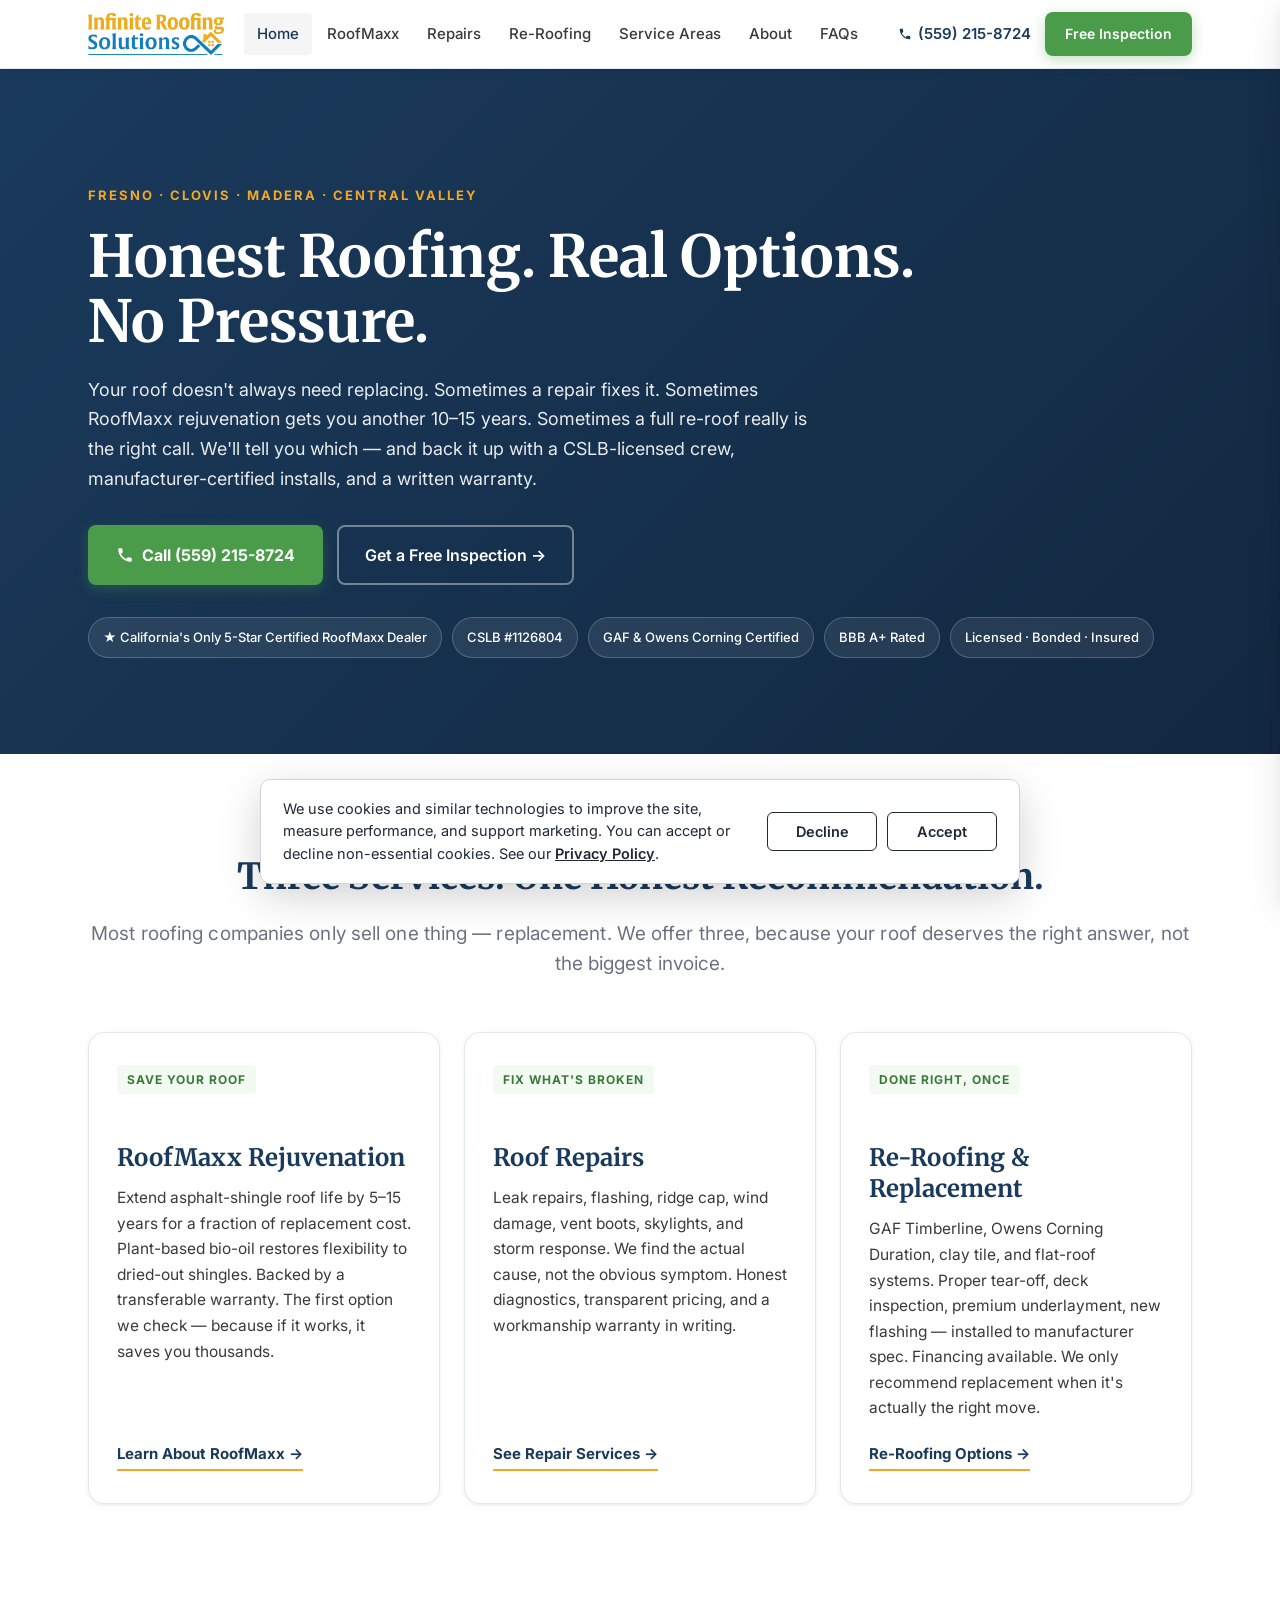
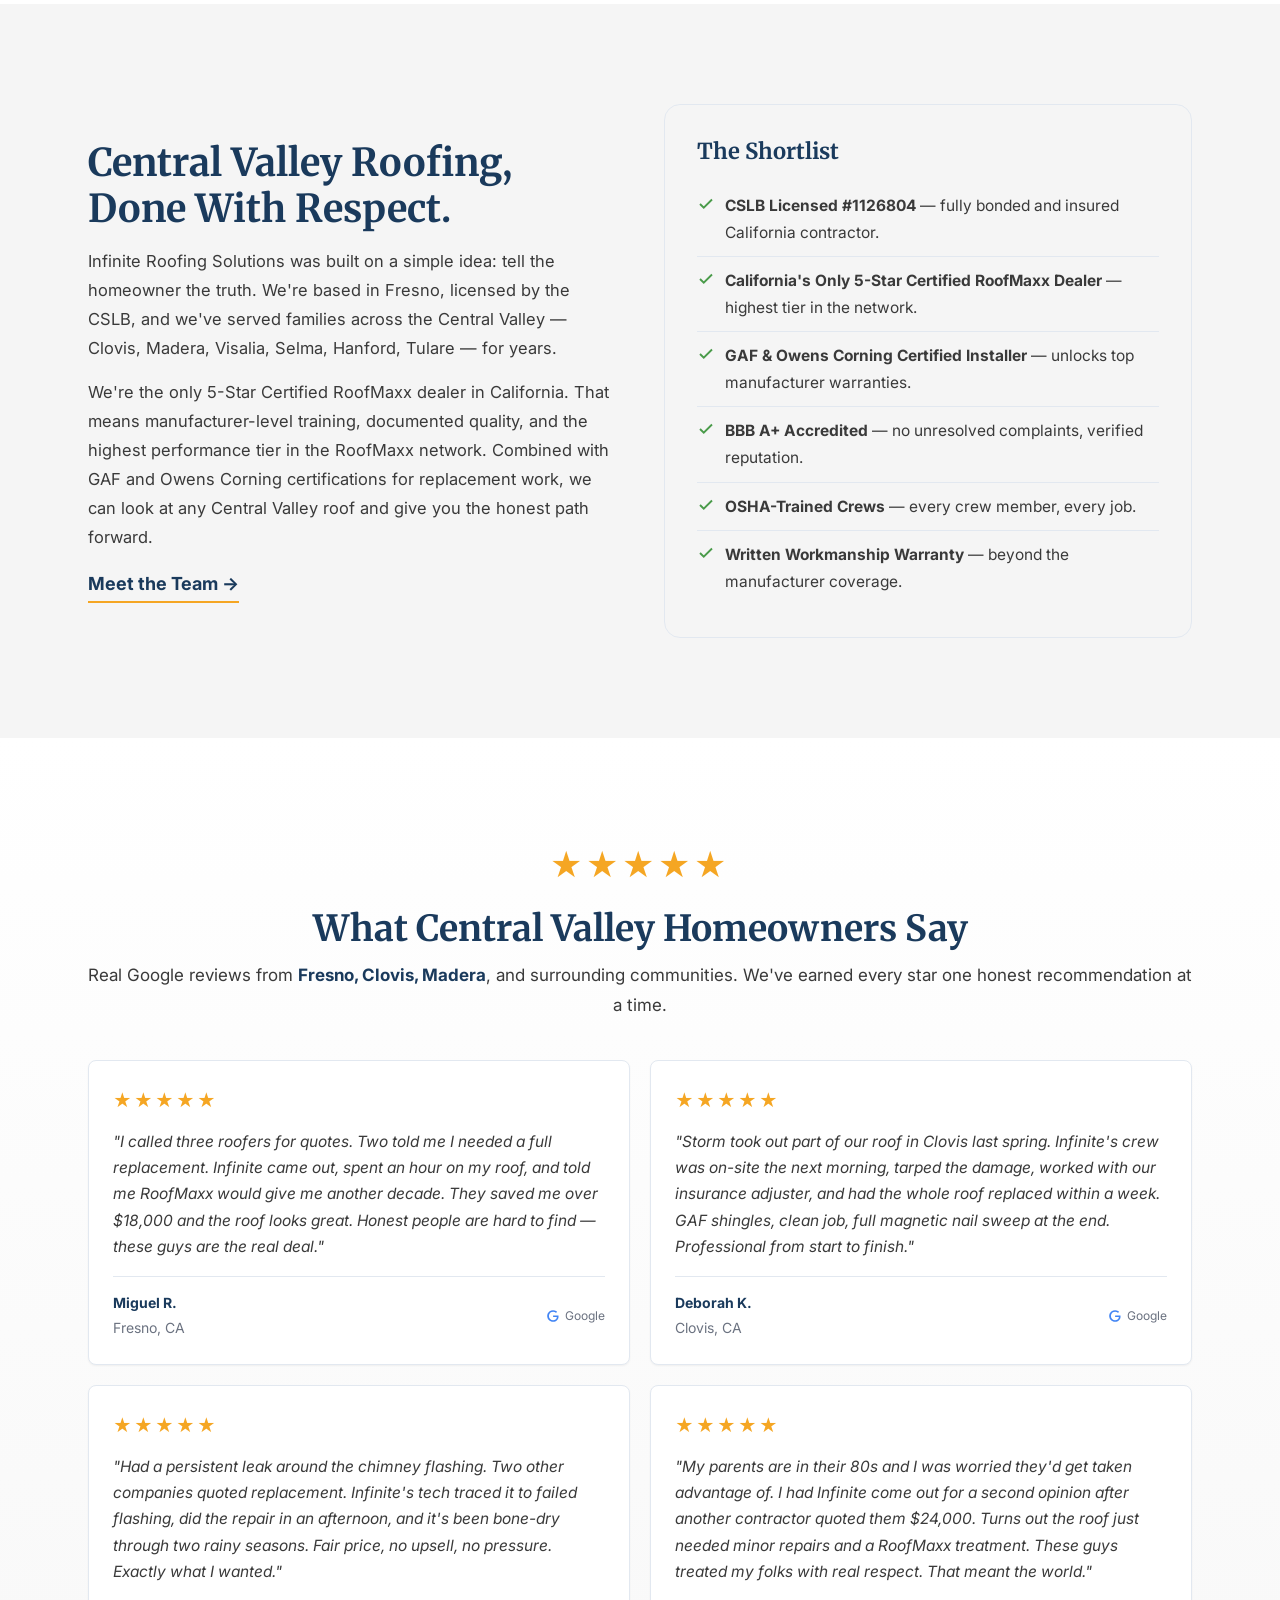
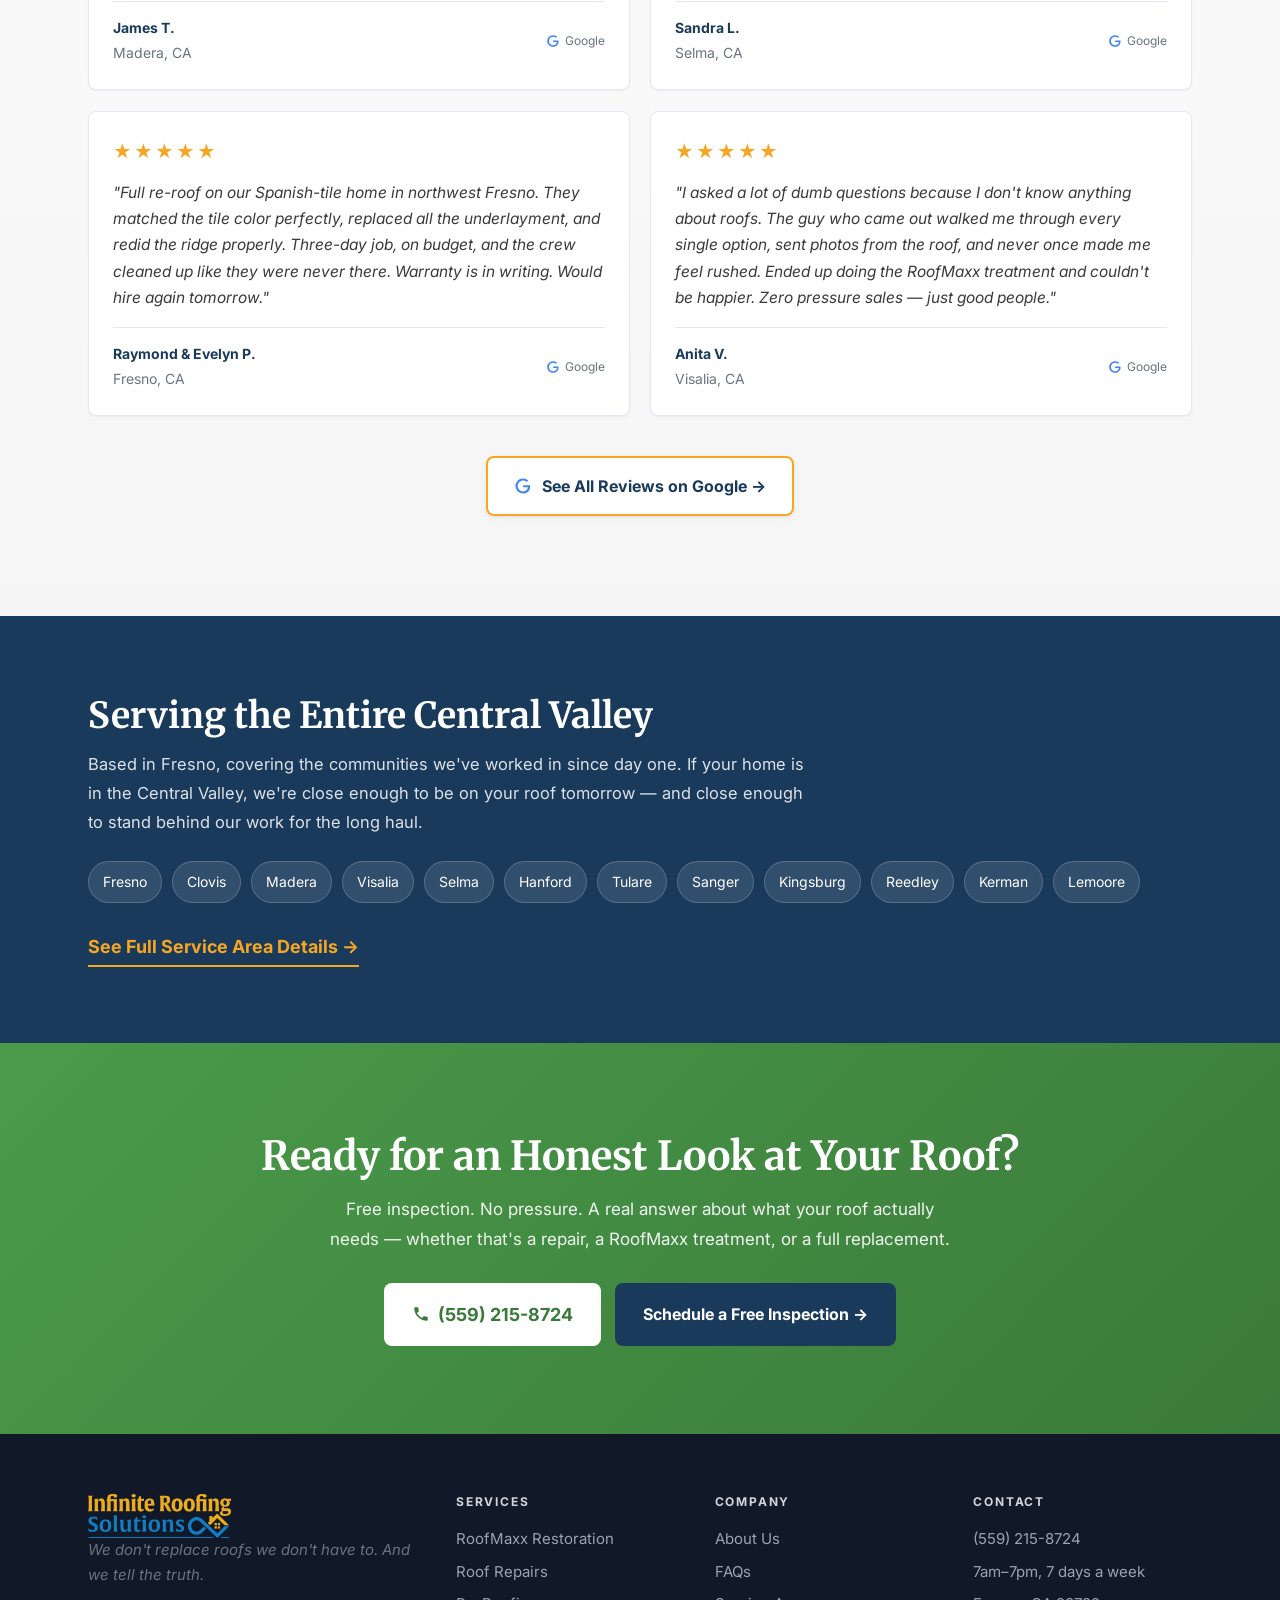
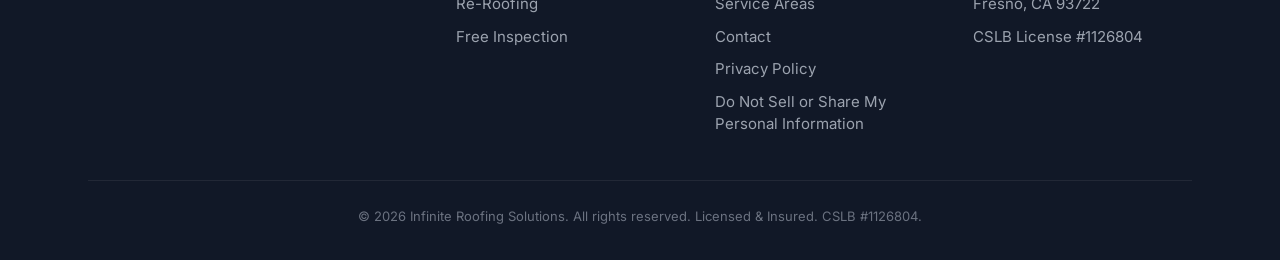
==== commit ea29311b: "compliance: add CIPA/CCPA consent banner, do-not-sell link, privacy policy update - Add consent bann" ====
--- a/index.html
+++ b/index.html
@@ -10,15 +10,8 @@
   <link rel="preconnect" href="https://fonts.gstatic.com" crossorigin>
   <link href="https://fonts.googleapis.com/css2?family=Inter:wght@400;500;600;700&family=Merriweather:ital,wght@0,400;0,700;1,400&display=swap" rel="stylesheet">
   <link rel="stylesheet" href="/assets/css/style.css">
-  <script async src="https://www.googletagmanager.com/gtag/js?id=G-X80HR36QTB"></script>
-  <script>window.dataLayer=window.dataLayer||[];function gtag(){dataLayer.push(arguments);}gtag('js',new Date());gtag('config','G-X80HR36QTB');</script>
-  <script>
-  window._pvEventId = 'pv_' + Date.now() + '_' + Math.random().toString(36).slice(2,9);
-  !function(f,b,e,v,n,t,s){if(f.fbq)return;n=f.fbq=function(){n.callMethod?n.callMethod.apply(n,arguments):n.queue.push(arguments)};if(!f._fbq)f._fbq=n;n.push=n;n.loaded=!0;n.version='2.0';n.queue=[];t=b.createElement(e);t.async=!0;t.src=v;s=b.getElementsByTagName(e)[0];s.parentNode.insertBefore(t,s)}(window,document,'script','https://connect.facebook.net/en_US/fbevents.js');
-  fbq('init','1010755291154748');
-  fbq('track','PageView',{},{eventID:window._pvEventId});
-  </script>
-  <noscript><img height="1" width="1" style="display:none" src="https://www.facebook.com/tr?id=1010755291154748&ev=PageView&noscript=1"/></noscript>
+  <link rel="stylesheet" href="/assets/css/consent.css">
+  <script src="/assets/js/consent.js?v=1"></script>
   <style>
     /* Homepage-specific polish (scoped, small) */
     .home-hero { background: linear-gradient(135deg, var(--navy) 0%, var(--navy-dark) 100%); color: #fff; padding: clamp(64px, 9vw, 120px) 0 clamp(56px, 8vw, 96px); }
@@ -327,7 +320,7 @@
       <div class="foot-grid">
         <div class="foot-col foot-brand"><img src="/assets/images/INF%20Roofing%20Logo.png" alt="Infinite Roofing Solutions" class="foot-logo-main"><p class="foot-tagline">We don't replace roofs we don't have to. And we tell the truth.</p></div>
         <div class="foot-col"><h4>Services</h4><ul><li><a href="/roofmaxx/">RoofMaxx Restoration</a></li><li><a href="/roof-repairs/">Roof Repairs</a></li><li><a href="/re-roofing/">Re-Roofing</a></li><li><a href="/free-inspection/">Free Inspection</a></li></ul></div>
-        <div class="foot-col"><h4>Company</h4><ul><li><a href="/about/">About Us</a></li><li><a href="/faqs/">FAQs</a></li><li><a href="/service-areas/">Service Areas</a></li><li><a href="/contact/">Contact</a></li><li><a href="/privacy-policy/">Privacy Policy</a></li></ul></div>
+        <div class="foot-col"><h4>Company</h4><ul><li><a href="/about/">About Us</a></li><li><a href="/faqs/">FAQs</a></li><li><a href="/service-areas/">Service Areas</a></li><li><a href="/contact/">Contact</a></li><li><a href="/privacy-policy/">Privacy Policy</a></li><li><a href="/do-not-sell/">Do Not Sell or Share My Personal Information</a></li></ul></div>
         <div class="foot-col"><h4>Contact</h4><ul><li><a href="tel:5592158724">(559) 215-8724</a></li><li>7am–7pm, 7 days a week</li><li>Fresno, CA 93722</li><li>CSLB License #1126804</li></ul></div>
       </div>
       <div class="foot-bottom"><p>&copy; 2026 Infinite Roofing Solutions. All rights reserved. Licensed &amp; Insured. CSLB #1126804.</p></div>
--- a/assets/css/consent.css
+++ b/assets/css/consent.css
@@ -0,0 +1,96 @@
+/* ════════════════════════════════════════════════
+   INF Roofing — Consent Banner Styles
+   Equal-prominence Accept/Decline buttons.
+   No dark patterns: same size, weight, contrast.
+   ════════════════════════════════════════════════ */
+
+#consent-banner {
+  position: fixed;
+  left: 16px;
+  right: 16px;
+  bottom: 16px;
+  max-width: 760px;
+  margin: 0 auto;
+  background: #ffffff;
+  color: #1f2937;
+  border: 1px solid #d4d4d4;
+  border-radius: 10px;
+  box-shadow: 0 12px 40px rgba(0, 0, 0, 0.18);
+  padding: 18px 22px;
+  z-index: 9999;
+  font-family: 'Inter', system-ui, -apple-system, BlinkMacSystemFont, 'Segoe UI', sans-serif;
+  font-size: 14.5px;
+  line-height: 1.55;
+}
+
+.consent-banner-inner {
+  display: flex;
+  flex-wrap: wrap;
+  align-items: center;
+  gap: 14px;
+}
+
+.consent-banner-text {
+  flex: 1 1 320px;
+  margin: 0;
+  color: #1f2937;
+}
+
+.consent-banner-text a {
+  color: #1f2937;
+  text-decoration: underline;
+  font-weight: 600;
+}
+
+.consent-banner-actions {
+  display: flex;
+  gap: 10px;
+  flex: 0 0 auto;
+}
+
+.consent-btn {
+  appearance: none;
+  -webkit-appearance: none;
+  border: 1px solid #1f2937;
+  background: #ffffff;
+  color: #1f2937;
+  font-family: inherit;
+  font-size: 14.5px;
+  font-weight: 600;
+  padding: 10px 18px;
+  min-width: 110px;
+  border-radius: 6px;
+  cursor: pointer;
+  text-align: center;
+  line-height: 1.2;
+  transition: background-color 0.15s ease;
+}
+
+.consent-btn:hover {
+  background: #f3f4f6;
+}
+
+.consent-btn:focus-visible {
+  outline: 2px solid #1d4ed8;
+  outline-offset: 2px;
+}
+
+@media (max-width: 640px) {
+  #consent-banner {
+    left: 8px;
+    right: 8px;
+    bottom: 8px;
+    padding: 14px 16px;
+  }
+  .consent-banner-inner {
+    flex-direction: column;
+    align-items: stretch;
+  }
+  .consent-banner-actions {
+    width: 100%;
+  }
+  .consent-btn {
+    flex: 1 1 0;
+    min-width: 0;
+  }
+}
